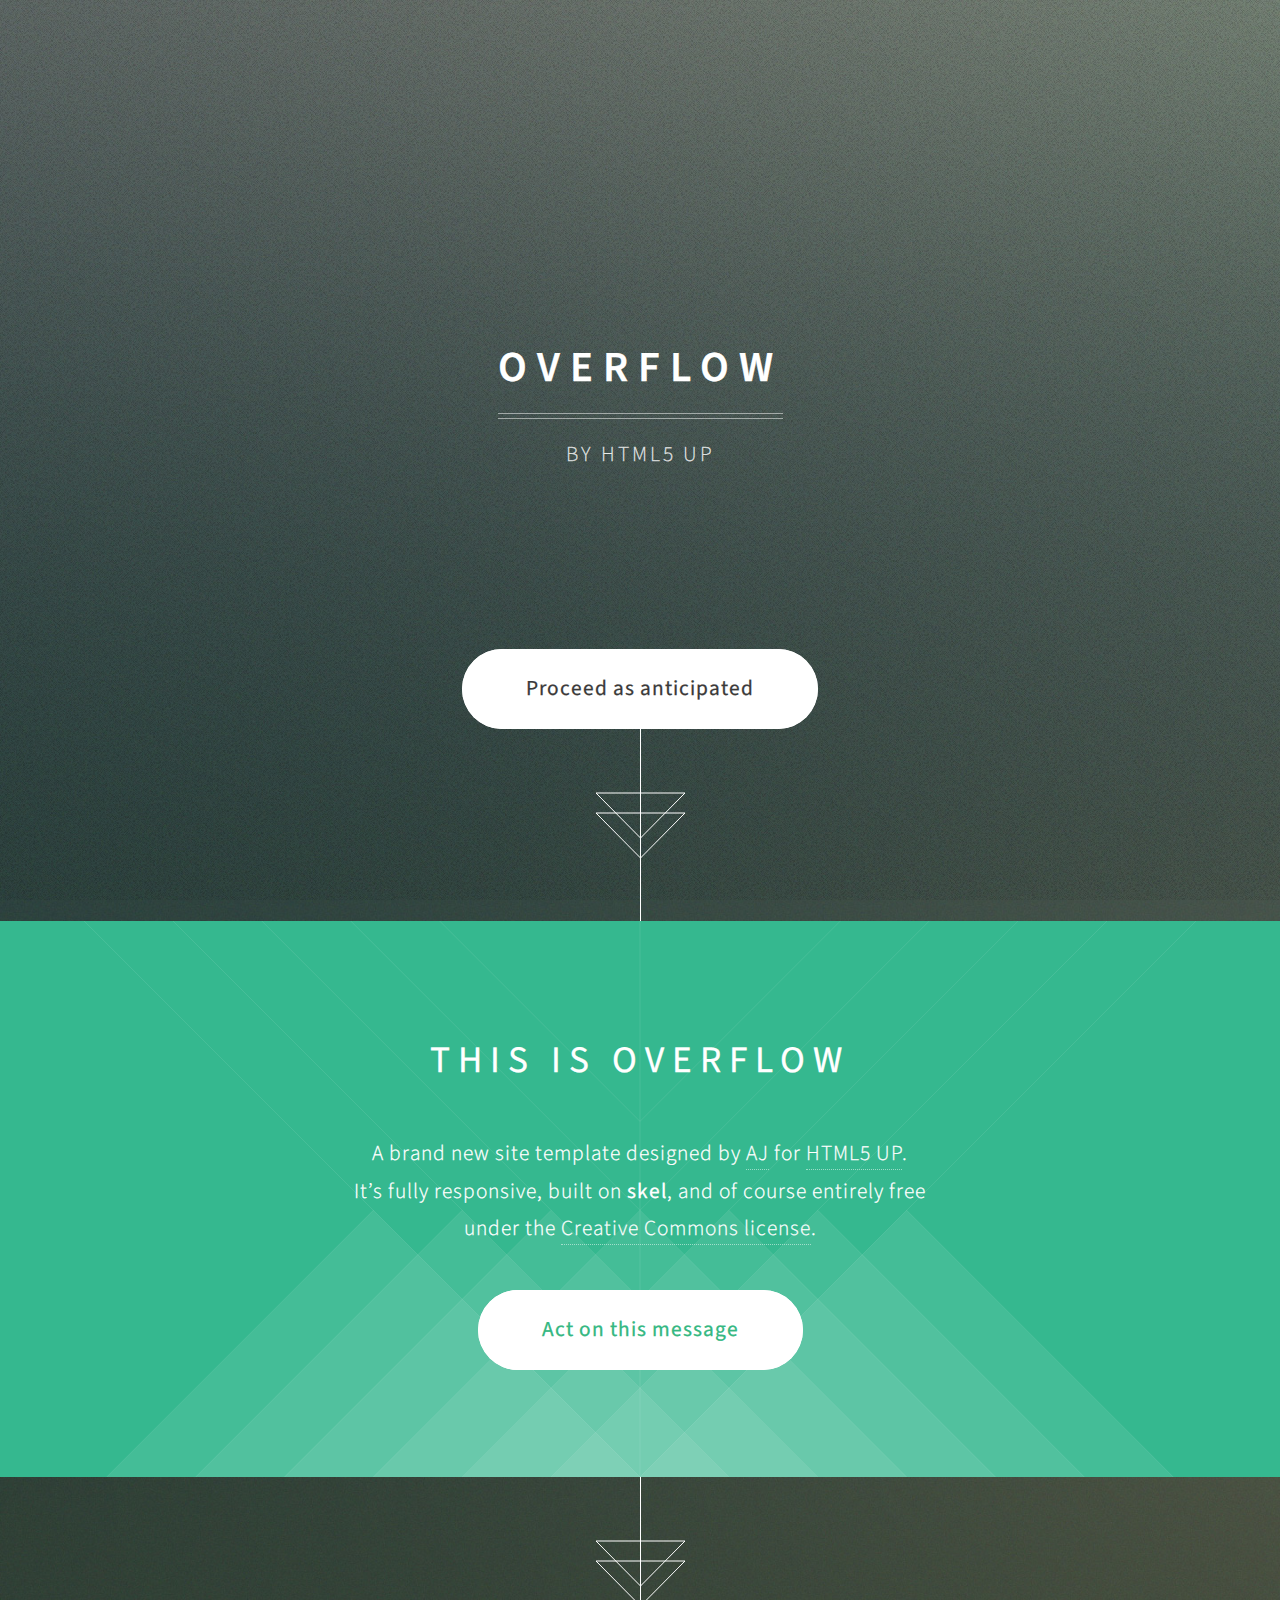
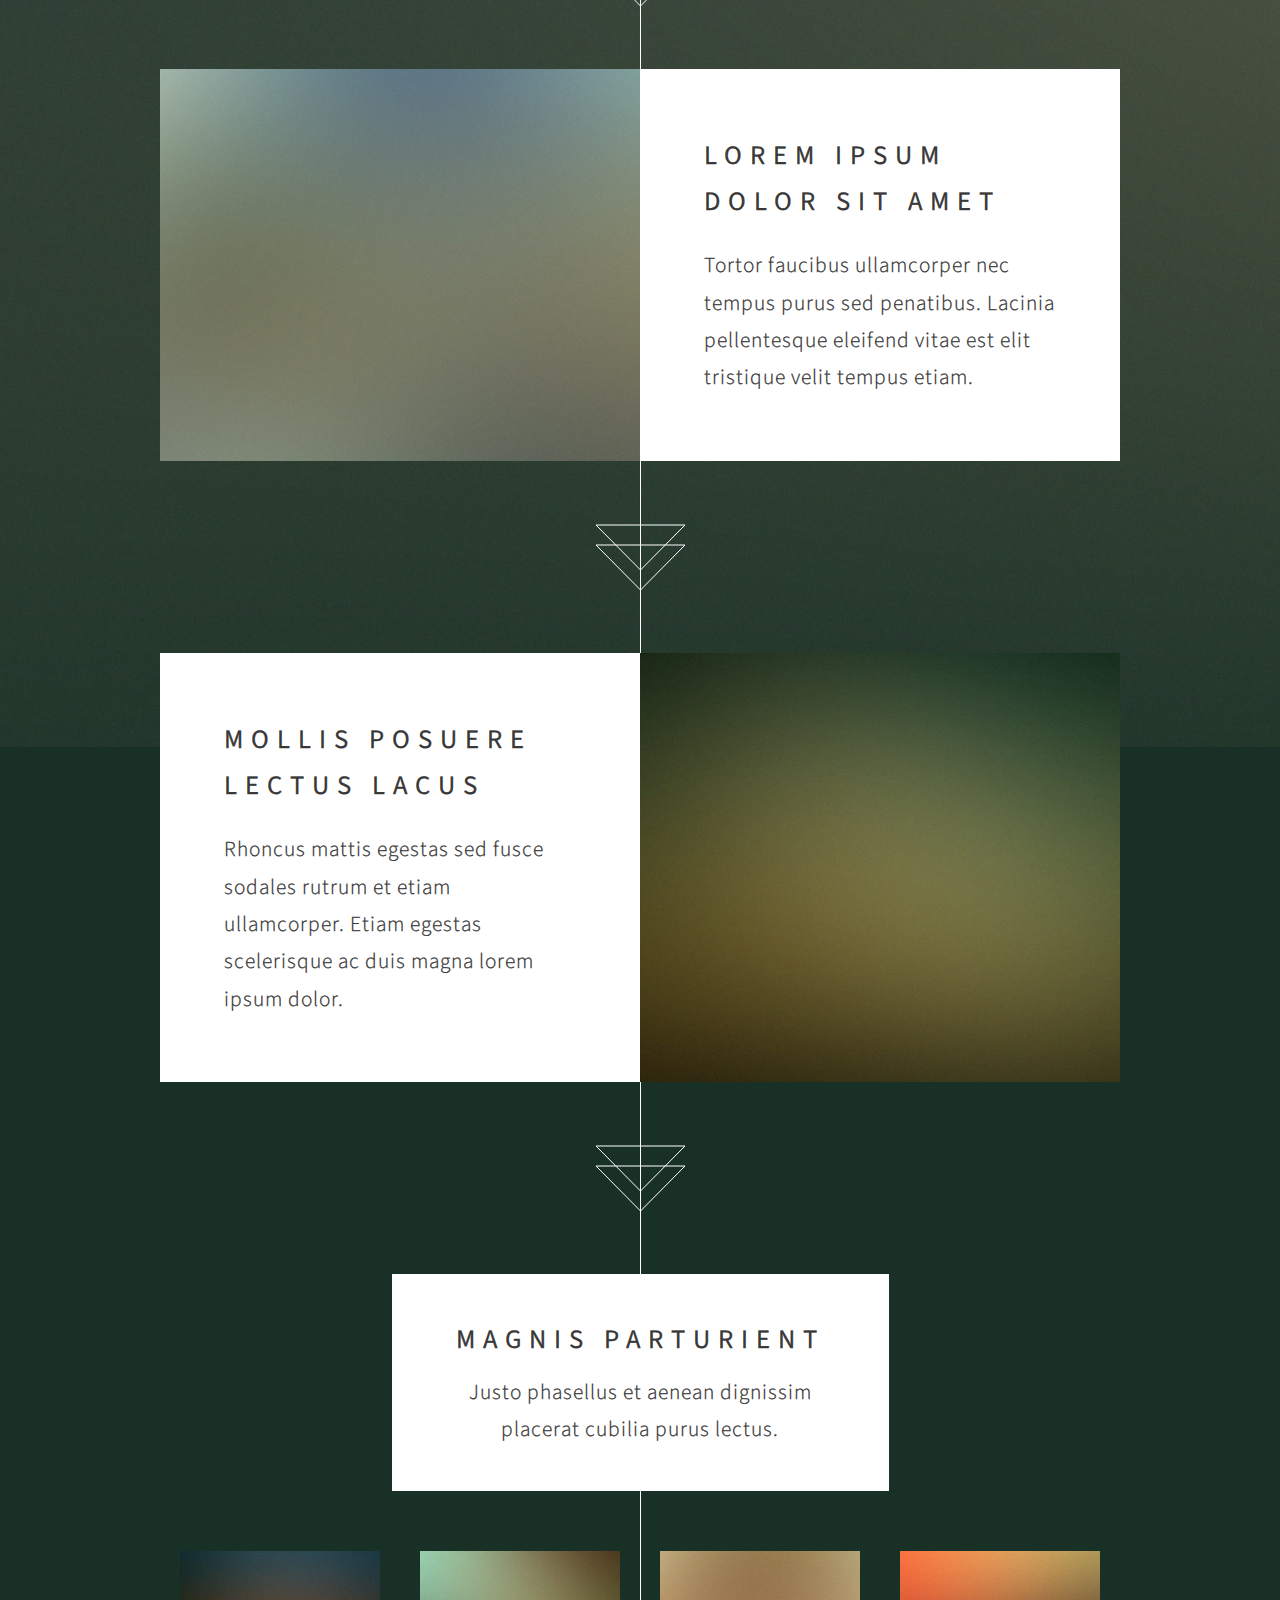
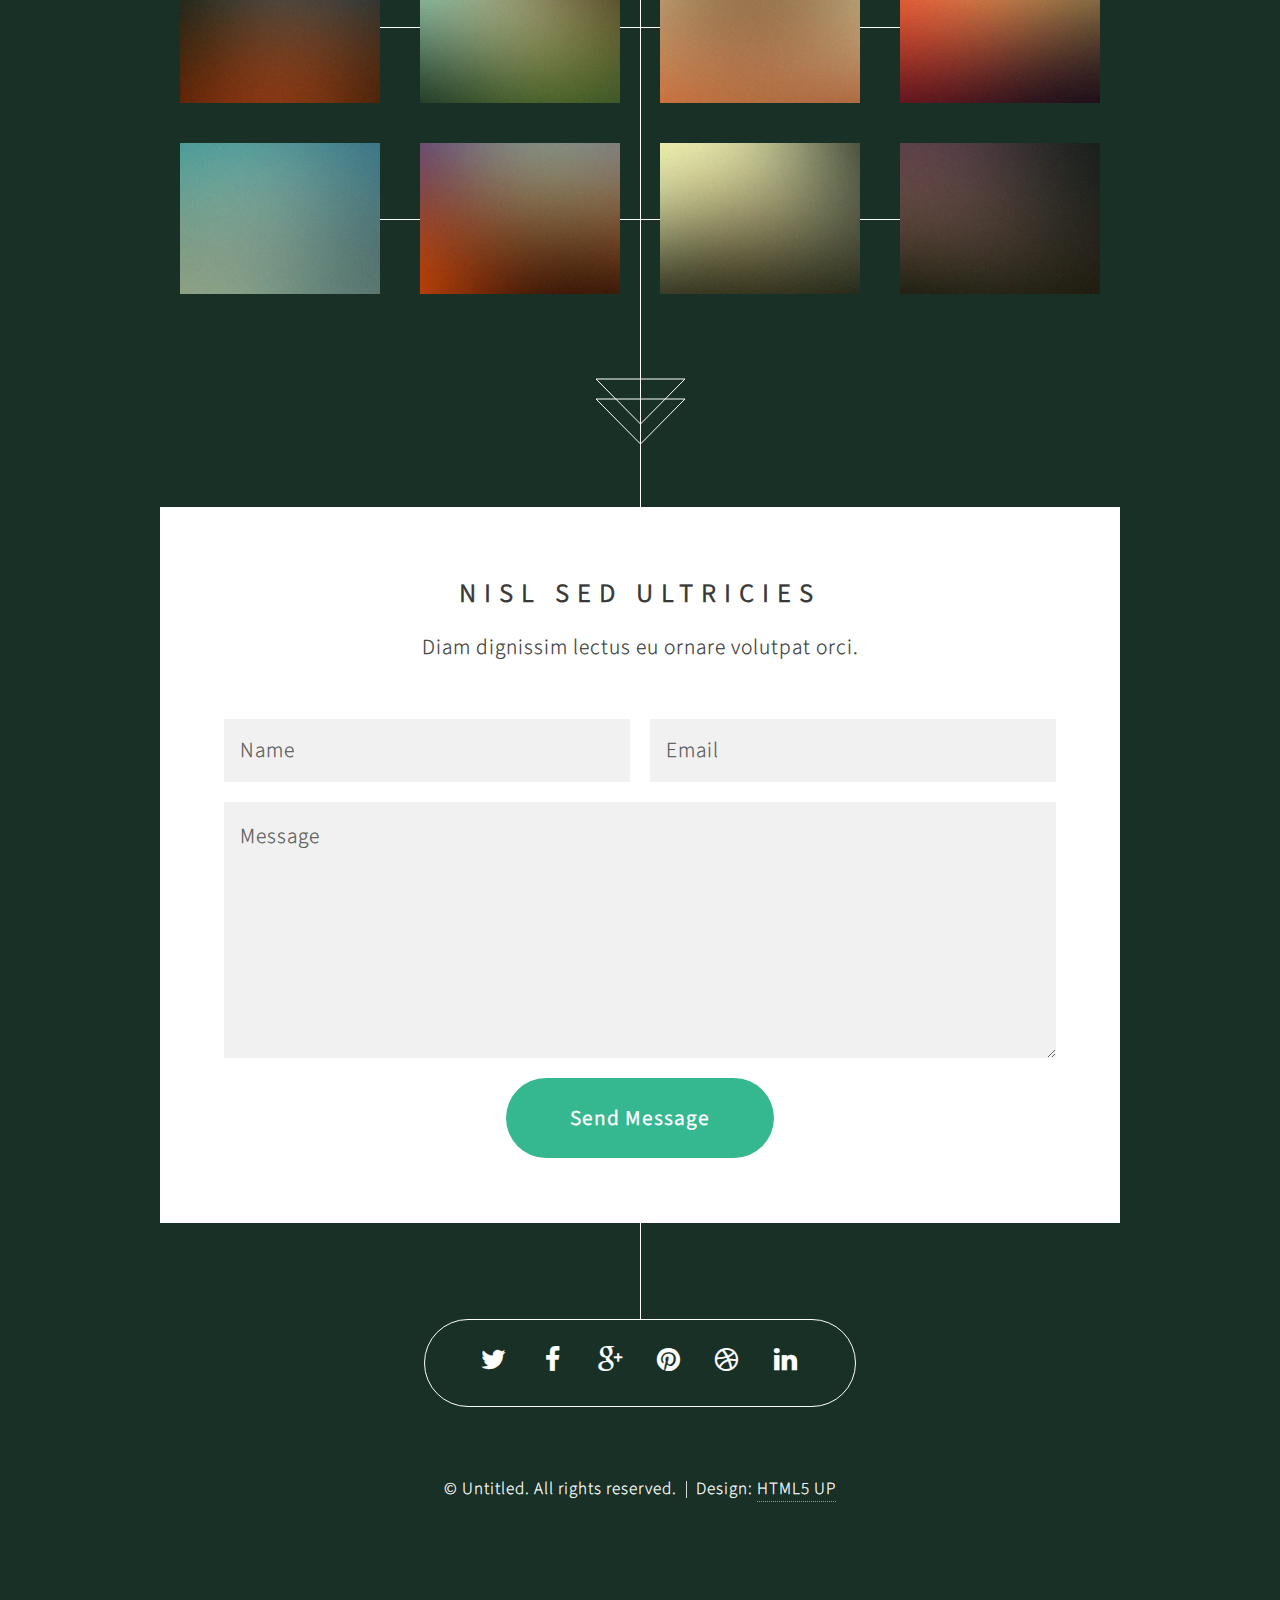
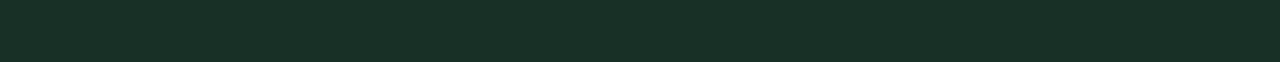
==== index.html @ 7d392487 "init new portfolio" ====
<!DOCTYPE HTML>
<!--
	Overflow by HTML5 UP
	html5up.net | @n33co
	Free for personal and commercial use under the CCA 3.0 license (html5up.net/license)
-->
<html>
	<head>
		<title>Overflow by HTML5 UP</title>
		<meta charset="utf-8" />
		<meta name="viewport" content="width=device-width, initial-scale=1" />
		<!--[if lte IE 8]><script src="assets/js/ie/html5shiv.js"></script><![endif]-->
		<link rel="stylesheet" href="assets/css/main.css" />
		<!--[if lte IE 8]><link rel="stylesheet" href="assets/css/ie8.css" /><![endif]-->
	</head>
	<body>

		<!-- Header -->
			<section id="header">
				<header>
					<h1>Overflow</h1>
					<p>By HTML5 UP</p>
				</header>
				<footer>
					<a href="#banner" class="button style2 scrolly-middle">Proceed as anticipated</a>
				</footer>
			</section>

		<!-- Banner -->
			<section id="banner">
				<header>
					<h2>This is Overflow</h2>
				</header>
				<p>A brand new site template designed by <a href="http://n33.co">AJ</a> for <a href="http://html5up.net">HTML5 UP</a>.<br />
				It’s fully responsive, built on <strong>skel</strong>, and of course entirely free<br />
				under the <a href="http://html5up.net/license">Creative Commons license</a>.</p>
				<footer>
					<a href="#first" class="button style2 scrolly">Act on this message</a>
				</footer>
			</section>

		<!-- Feature 1 -->
			<article id="first" class="container box style1 right">
				<a href="#" class="image fit"><img src="images/pic01.jpg" alt="" /></a>
				<div class="inner">
					<header>
						<h2>Lorem ipsum<br />
						dolor sit amet</h2>
					</header>
					<p>Tortor faucibus ullamcorper nec tempus purus sed penatibus. Lacinia pellentesque eleifend vitae est elit tristique velit tempus etiam.</p>
				</div>
			</article>

		<!-- Feature 2 -->
			<article class="container box style1 left">
				<a href="#" class="image fit"><img src="images/pic02.jpg" alt="" /></a>
				<div class="inner">
					<header>
						<h2>Mollis posuere<br />
						lectus lacus</h2>
					</header>
					<p>Rhoncus mattis egestas sed fusce sodales rutrum et etiam ullamcorper. Etiam egestas scelerisque ac duis magna lorem ipsum dolor.</p>
				</div>
			</article>

		<!-- Portfolio -->
			<article class="container box style2">
				<header>
					<h2>Magnis parturient</h2>
					<p>Justo phasellus et aenean dignissim<br />
					placerat cubilia purus lectus.</p>
				</header>
				<div class="inner gallery">
					<div class="row 0%">
						<div class="3u 12u(mobile)"><a href="images/fulls/01.jpg" class="image fit"><img src="images/thumbs/01.jpg" alt="" title="Ad infinitum" /></a></div>
						<div class="3u 12u(mobile)"><a href="images/fulls/02.jpg" class="image fit"><img src="images/thumbs/02.jpg" alt="" title="Dressed in Clarity" /></a></div>
						<div class="3u 12u(mobile)"><a href="images/fulls/03.jpg" class="image fit"><img src="images/thumbs/03.jpg" alt="" title="Raven" /></a></div>
						<div class="3u 12u(mobile)"><a href="images/fulls/04.jpg" class="image fit"><img src="images/thumbs/04.jpg" alt="" title="I'll have a cup of Disneyland, please" /></a></div>
					</div>
					<div class="row 0%">
						<div class="3u 12u(mobile)"><a href="images/fulls/05.jpg" class="image fit"><img src="images/thumbs/05.jpg" alt="" title="Cherish" /></a></div>
						<div class="3u 12u(mobile)"><a href="images/fulls/06.jpg" class="image fit"><img src="images/thumbs/06.jpg" alt="" title="Different." /></a></div>
						<div class="3u 12u(mobile)"><a href="images/fulls/07.jpg" class="image fit"><img src="images/thumbs/07.jpg" alt="" title="History was made here" /></a></div>
						<div class="3u 12u(mobile)"><a href="images/fulls/08.jpg" class="image fit"><img src="images/thumbs/08.jpg" alt="" title="People come and go and walk away" /></a></div>
					</div>
				</div>
			</article>

		<!-- Contact -->
			<article class="container box style3">
				<header>
					<h2>Nisl sed ultricies</h2>
					<p>Diam dignissim lectus eu ornare volutpat orci.</p>
				</header>
				<form method="post" action="#">
					<div class="row 50%">
						<div class="6u 12u$(mobile)"><input type="text" class="text" name="name" placeholder="Name" /></div>
						<div class="6u$ 12u$(mobile)"><input type="text" class="text" name="email" placeholder="Email" /></div>
						<div class="12u$">
							<textarea name="message" placeholder="Message"></textarea>
						</div>
						<div class="12u$">
							<ul class="actions">
								<li><input type="submit" value="Send Message" /></li>
							</ul>
						</div>
					</div>
				</form>
			</article>

		<!-- Generic -->
		<!--
			<article class="container box style3">
				<header>
					<h2>Generic Box</h2>
					<p>Just a generic box. Nothing to see here.</p>
				</header>
				<section>
					<header>
						<h3>Paragraph</h3>
						<p>This is a subtitle</p>
					</header>
					<p>Phasellus nisl nisl, varius id <sup>porttitor sed pellentesque</sup> ac orci. Pellentesque
					habitant <strong>strong</strong> tristique <b>bold</b> et netus <i>italic</i> malesuada <em>emphasized</em> ac turpis egestas. Morbi
					leo suscipit ut. Praesent <sub>id turpis vitae</sub> turpis pretium ultricies. Vestibulum sit
					amet risus elit.</p>
				</section>
				<section>
					<header>
						<h3>Blockquote</h3>
					</header>
					<blockquote>Fringilla nisl. Donec accumsan interdum nisi, quis tincidunt felis sagittis eget.
					tempus euismod. Vestibulum ante ipsum primis in faucibus.</blockquote>
				</section>
				<section>
					<header>
						<h3>Divider</h3>
					</header>
					<p>Donec consectetur <a href="#">vestibulum dolor et pulvinar</a>. Etiam vel felis enim, at viverra
					ligula. Ut porttitor sagittis lorem, quis eleifend nisi ornare vel. Praesent nec orci
					facilisis leo magna. Cras sit amet urna eros, id egestas urna. Quisque aliquam
					tempus euismod. Vestibulum ante ipsum primis in faucibus orci luctus et ultrices
					posuere cubilia.</p>
					<hr />
					<p>Donec consectetur vestibulum dolor et pulvinar. Etiam vel felis enim, at viverra
					ligula. Ut porttitor sagittis lorem, quis eleifend nisi ornare vel. Praesent nec orci
					facilisis leo magna. Cras sit amet urna eros, id egestas urna. Quisque aliquam
					tempus euismod. Vestibulum ante ipsum primis in faucibus orci luctus et ultrices
					posuere cubilia.</p>
				</section>
				<section>
					<header>
						<h3>Unordered List</h3>
					</header>
					<ul class="default">
						<li>Donec consectetur vestibulum dolor et pulvinar. Etiam vel felis enim, at viverra ligula. Ut porttitor sagittis lorem, quis eleifend nisi ornare vel.</li>
						<li>Donec consectetur vestibulum dolor et pulvinar. Etiam vel felis enim, at viverra ligula. Ut porttitor sagittis lorem, quis eleifend nisi ornare vel.</li>
						<li>Donec consectetur vestibulum dolor et pulvinar. Etiam vel felis enim, at viverra ligula. Ut porttitor sagittis lorem, quis eleifend nisi ornare vel.</li>
						<li>Donec consectetur vestibulum dolor et pulvinar. Etiam vel felis enim, at viverra ligula. Ut porttitor sagittis lorem, quis eleifend nisi ornare vel.</li>
					</ul>
				</section>
				<section>
					<header>
						<h3>Ordered List</h3>
					</header>
					<ol class="default">
						<li>Donec consectetur vestibulum dolor et pulvinar. Etiam vel felis enim, at viverra ligula. Ut porttitor sagittis lorem, quis eleifend nisi ornare vel.</li>
						<li>Donec consectetur vestibulum dolor et pulvinar. Etiam vel felis enim, at viverra ligula. Ut porttitor sagittis lorem, quis eleifend nisi ornare vel.</li>
						<li>Donec consectetur vestibulum dolor et pulvinar. Etiam vel felis enim, at viverra ligula. Ut porttitor sagittis lorem, quis eleifend nisi ornare vel.</li>
						<li>Donec consectetur vestibulum dolor et pulvinar. Etiam vel felis enim, at viverra ligula. Ut porttitor sagittis lorem, quis eleifend nisi ornare vel.</li>
					</ol>
				</section>
				<section>
					<header>
						<h3>Table</h3>
					</header>
					<div class="table-wrapper">
						<table class="default">
							<thead>
								<tr>
									<th>ID</th>
									<th>Name</th>
									<th>Description</th>
									<th>Price</th>
								</tr>
							</thead>
							<tbody>
								<tr>
									<td>45815</td>
									<td>Something</td>
									<td>Ut porttitor sagittis lorem quis nisi ornare.</td>
									<td>29.99</td>
								</tr>
								<tr>
									<td>24524</td>
									<td>Nothing</td>
									<td>Ut porttitor sagittis lorem quis nisi ornare.</td>
									<td>19.99</td>
								</tr>
								<tr>
									<td>45815</td>
									<td>Something</td>
									<td>Ut porttitor sagittis lorem quis nisi ornare.</td>
									<td>29.99</td>
								</tr>
								<tr>
									<td>24524</td>
									<td>Nothing</td>
									<td>Ut porttitor sagittis lorem quis nisi ornare.</td>
									<td>19.99</td>
								</tr>
							</tbody>
							<tfoot>
								<tr>
									<td colspan="3"></td>
									<td>100.00</td>
								</tr>
							</tfoot>
						</table>
					</div>
				</section>
				<section>
					<header>
						<h3>Form</h3>
					</header>
					<form method="post" action="#">
						<div class="row">
							<div class="6u">
								<input class="text" type="text" name="name" id="name" value="" placeholder="John Doe" />
							</div>
							<div class="6u">
								<input class="text" type="text" name="email" id="email" value="" placeholder="johndoe@domain.tld" />
							</div>
						</div>
						<div class="row">
							<div class="12u">
								<select name="department" id="department">
									<option value="">Choose a department</option>
									<option value="1">Manufacturing</option>
									<option value="2">Administration</option>
									<option value="3">Support</option>
								</select>
							</div>
						</div>
						<div class="row">
							<div class="12u">
								<input class="text" type="text" name="subject" id="subject" value="" placeholder="Enter your subject" />
							</div>
						</div>
						<div class="row">
							<div class="12u">
								<textarea name="message" id="message" placeholder="Enter your message"></textarea>
							</div>
						</div>
						<div class="row">
							<div class="12u">
								<ul class="actions">
									<li><input type="submit" value="Submit" /></li>
									<li><input type="reset" class="style3" value="Clear Form" /></li>
								</ul>
							</div>
						</div>
					</form>
				</section>
			</article>
		-->

		<section id="footer">
			<ul class="icons">
				<li><a href="#" class="icon fa-twitter"><span class="label">Twitter</span></a></li>
				<li><a href="#" class="icon fa-facebook"><span class="label">Facebook</span></a></li>
				<li><a href="#" class="icon fa-google-plus"><span class="label">Google+</span></a></li>
				<li><a href="#" class="icon fa-pinterest"><span class="label">Pinterest</span></a></li>
				<li><a href="#" class="icon fa-dribbble"><span class="label">Dribbble</span></a></li>
				<li><a href="#" class="icon fa-linkedin"><span class="label">LinkedIn</span></a></li>
			</ul>
			<div class="copyright">
				<ul class="menu">
					<li>&copy; Untitled. All rights reserved.</li><li>Design: <a href="http://html5up.net">HTML5 UP</a></li>
				</ul>
			</div>
		</section>

		<!-- Scripts -->
			<script src="assets/js/jquery.min.js"></script>
			<script src="assets/js/jquery.scrolly.min.js"></script>
			<script src="assets/js/jquery.poptrox.min.js"></script>
			<script src="assets/js/skel.min.js"></script>
			<script src="assets/js/util.js"></script>
			<!--[if lte IE 8]><script src="assets/js/ie/respond.min.js"></script><![endif]-->
			<script src="assets/js/main.js"></script>

	</body>
</html>
---- assets/css/main.css ----
@import url("http://fonts.googleapis.com/css?family=Source+Sans+Pro:300,300italic,400,600");
@import url("font-awesome.min.css");

/*
	Overflow by HTML5 UP
	html5up.net | @n33co
	Free for personal and commercial use under the CCA 3.0 license (html5up.net/license)
*/

/* Reset */

	html, body, div, span, applet, object, iframe, h1, h2, h3, h4, h5, h6, p, blockquote, pre, a, abbr, acronym, address, big, cite, code, del, dfn, em, img, ins, kbd, q, s, samp, small, strike, strong, sub, sup, tt, var, b, u, i, center, dl, dt, dd, ol, ul, li, fieldset, form, label, legend, table, caption, tbody, tfoot, thead, tr, th, td, article, aside, canvas, details, embed, figure, figcaption, footer, header, hgroup, menu, nav, output, ruby, section, summary, time, mark, audio, video {
		margin: 0;
		padding: 0;
		border: 0;
		font-size: 100%;
		font: inherit;
		vertical-align: baseline;
	}

	article, aside, details, figcaption, figure, footer, header, hgroup, menu, nav, section {
		display: block;
	}

	body {
		line-height: 1;
	}

	ol, ul {
		list-style: none;
	}

	blockquote, q {
		quotes: none;
	}

	blockquote:before, blockquote:after, q:before, q:after {
		content: '';
		content: none;
	}

	table {
		border-collapse: collapse;
		border-spacing: 0;
	}

	body {
		-webkit-text-size-adjust: none;
	}

/* Box Model */

	*, *:before, *:after {
		-moz-box-sizing: border-box;
		-webkit-box-sizing: border-box;
		box-sizing: border-box;
	}

/* Containers */

	.container {
		margin-left: auto;
		margin-right: auto;
	}

	.container.\31 25\25 {
		width: 100%;
		max-width: 1425px;
		min-width: 1140px;
	}

	.container.\37 5\25 {
		width: 855px;
	}

	.container.\35 0\25 {
		width: 570px;
	}

	.container.\32 5\25 {
		width: 285px;
	}

	.container {
		width: 1140px;
	}

	@media screen and (max-width: 1680px) {

		.container.\31 25\25 {
			width: 100%;
			max-width: 1200px;
			min-width: 960px;
		}

		.container.\37 5\25 {
			width: 720px;
		}

		.container.\35 0\25 {
			width: 480px;
		}

		.container.\32 5\25 {
			width: 240px;
		}

		.container {
			width: 960px;
		}

	}

	@media screen and (max-width: 1080px) {

		.container.\31 25\25 {
			width: 100%;
			max-width: 118.75%;
			min-width: 95%;
		}

		.container.\37 5\25 {
			width: 71.25%;
		}

		.container.\35 0\25 {
			width: 47.5%;
		}

		.container.\32 5\25 {
			width: 23.75%;
		}

		.container {
			width: 95%;
		}

	}

	@media screen and (max-width: 840px) {

		.container.\31 25\25 {
			width: 100%;
			max-width: 118.75%;
			min-width: 95%;
		}

		.container.\37 5\25 {
			width: 71.25%;
		}

		.container.\35 0\25 {
			width: 47.5%;
		}

		.container.\32 5\25 {
			width: 23.75%;
		}

		.container {
			width: 95%;
		}

	}

	@media screen and (max-width: 736px) {

		.container.\31 25\25 {
			width: 100%;
			max-width: 118.75%;
			min-width: 95%;
		}

		.container.\37 5\25 {
			width: 71.25%;
		}

		.container.\35 0\25 {
			width: 47.5%;
		}

		.container.\32 5\25 {
			width: 23.75%;
		}

		.container {
			width: 95% !important;
		}

	}

/* Grid */

	.row {
		border-bottom: solid 1px transparent;
		-moz-box-sizing: border-box;
		-webkit-box-sizing: border-box;
		box-sizing: border-box;
	}

	.row > * {
		float: left;
		-moz-box-sizing: border-box;
		-webkit-box-sizing: border-box;
		box-sizing: border-box;
	}

	.row:after, .row:before {
		content: '';
		display: block;
		clear: both;
		height: 0;
	}

	.row.uniform > * > :first-child {
		margin-top: 0;
	}

	.row.uniform > * > :last-child {
		margin-bottom: 0;
	}

	.row.\30 \25 > * {
		padding: 0px 0 0 0px;
	}

	.row.\30 \25 {
		margin: 0px 0 -1px 0px;
	}

	.row.uniform.\30 \25 > * {
		padding: 0px 0 0 0px;
	}

	.row.uniform.\30 \25 {
		margin: 0px 0 -1px 0px;
	}

	.row > * {
		padding: 40px 0 0 40px;
	}

	.row {
		margin: -40px 0 -1px -40px;
	}

	.row.uniform > * {
		padding: 40px 0 0 40px;
	}

	.row.uniform {
		margin: -40px 0 -1px -40px;
	}

	.row.\32 00\25 > * {
		padding: 80px 0 0 80px;
	}

	.row.\32 00\25 {
		margin: -80px 0 -1px -80px;
	}

	.row.uniform.\32 00\25 > * {
		padding: 80px 0 0 80px;
	}

	.row.uniform.\32 00\25 {
		margin: -80px 0 -1px -80px;
	}

	.row.\31 50\25 > * {
		padding: 60px 0 0 60px;
	}

	.row.\31 50\25 {
		margin: -60px 0 -1px -60px;
	}

	.row.uniform.\31 50\25 > * {
		padding: 60px 0 0 60px;
	}

	.row.uniform.\31 50\25 {
		margin: -60px 0 -1px -60px;
	}

	.row.\35 0\25 > * {
		padding: 20px 0 0 20px;
	}

	.row.\35 0\25 {
		margin: -20px 0 -1px -20px;
	}

	.row.uniform.\35 0\25 > * {
		padding: 20px 0 0 20px;
	}

	.row.uniform.\35 0\25 {
		margin: -20px 0 -1px -20px;
	}

	.row.\32 5\25 > * {
		padding: 10px 0 0 10px;
	}

	.row.\32 5\25 {
		margin: -10px 0 -1px -10px;
	}

	.row.uniform.\32 5\25 > * {
		padding: 10px 0 0 10px;
	}

	.row.uniform.\32 5\25 {
		margin: -10px 0 -1px -10px;
	}

	.\31 2u, .\31 2u\24 {
		width: 100%;
		clear: none;
		margin-left: 0;
	}

	.\31 1u, .\31 1u\24 {
		width: 91.6666666667%;
		clear: none;
		margin-left: 0;
	}

	.\31 0u, .\31 0u\24 {
		width: 83.3333333333%;
		clear: none;
		margin-left: 0;
	}

	.\39 u, .\39 u\24 {
		width: 75%;
		clear: none;
		margin-left: 0;
	}

	.\38 u, .\38 u\24 {
		width: 66.6666666667%;
		clear: none;
		margin-left: 0;
	}

	.\37 u, .\37 u\24 {
		width: 58.3333333333%;
		clear: none;
		margin-left: 0;
	}

	.\36 u, .\36 u\24 {
		width: 50%;
		clear: none;
		margin-left: 0;
	}

	.\35 u, .\35 u\24 {
		width: 41.6666666667%;
		clear: none;
		margin-left: 0;
	}

	.\34 u, .\34 u\24 {
		width: 33.3333333333%;
		clear: none;
		margin-left: 0;
	}

	.\33 u, .\33 u\24 {
		width: 25%;
		clear: none;
		margin-left: 0;
	}

	.\32 u, .\32 u\24 {
		width: 16.6666666667%;
		clear: none;
		margin-left: 0;
	}

	.\31 u, .\31 u\24 {
		width: 8.3333333333%;
		clear: none;
		margin-left: 0;
	}

	.\31 2u\24 + *,
	.\31 1u\24 + *,
	.\31 0u\24 + *,
	.\39 u\24 + *,
	.\38 u\24 + *,
	.\37 u\24 + *,
	.\36 u\24 + *,
	.\35 u\24 + *,
	.\34 u\24 + *,
	.\33 u\24 + *,
	.\32 u\24 + *,
	.\31 u\24 + * {
		clear: left;
	}

	.\-11u {
		margin-left: 91.66667%;
	}

	.\-10u {
		margin-left: 83.33333%;
	}

	.\-9u {
		margin-left: 75%;
	}

	.\-8u {
		margin-left: 66.66667%;
	}

	.\-7u {
		margin-left: 58.33333%;
	}

	.\-6u {
		margin-left: 50%;
	}

	.\-5u {
		margin-left: 41.66667%;
	}

	.\-4u {
		margin-left: 33.33333%;
	}

	.\-3u {
		margin-left: 25%;
	}

	.\-2u {
		margin-left: 16.66667%;
	}

	.\-1u {
		margin-left: 8.33333%;
	}

	@media screen and (max-width: 1680px) {

		.row > * {
			padding: 40px 0 0 40px;
		}

		.row {
			margin: -40px 0 -1px -40px;
		}

		.row.uniform > * {
			padding: 40px 0 0 40px;
		}

		.row.uniform {
			margin: -40px 0 -1px -40px;
		}

		.row.\32 00\25 > * {
			padding: 80px 0 0 80px;
		}

		.row.\32 00\25 {
			margin: -80px 0 -1px -80px;
		}

		.row.uniform.\32 00\25 > * {
			padding: 80px 0 0 80px;
		}

		.row.uniform.\32 00\25 {
			margin: -80px 0 -1px -80px;
		}

		.row.\31 50\25 > * {
			padding: 60px 0 0 60px;
		}

		.row.\31 50\25 {
			margin: -60px 0 -1px -60px;
		}

		.row.uniform.\31 50\25 > * {
			padding: 60px 0 0 60px;
		}

		.row.uniform.\31 50\25 {
			margin: -60px 0 -1px -60px;
		}

		.row.\35 0\25 > * {
			padding: 20px 0 0 20px;
		}

		.row.\35 0\25 {
			margin: -20px 0 -1px -20px;
		}

		.row.uniform.\35 0\25 > * {
			padding: 20px 0 0 20px;
		}

		.row.uniform.\35 0\25 {
			margin: -20px 0 -1px -20px;
		}

		.row.\32 5\25 > * {
			padding: 10px 0 0 10px;
		}

		.row.\32 5\25 {
			margin: -10px 0 -1px -10px;
		}

		.row.uniform.\32 5\25 > * {
			padding: 10px 0 0 10px;
		}

		.row.uniform.\32 5\25 {
			margin: -10px 0 -1px -10px;
		}

		.\31 2u\28wide\29, .\31 2u\24\28wide\29 {
			width: 100%;
			clear: none;
			margin-left: 0;
		}

		.\31 1u\28wide\29, .\31 1u\24\28wide\29 {
			width: 91.6666666667%;
			clear: none;
			margin-left: 0;
		}

		.\31 0u\28wide\29, .\31 0u\24\28wide\29 {
			width: 83.3333333333%;
			clear: none;
			margin-left: 0;
		}

		.\39 u\28wide\29, .\39 u\24\28wide\29 {
			width: 75%;
			clear: none;
			margin-left: 0;
		}

		.\38 u\28wide\29, .\38 u\24\28wide\29 {
			width: 66.6666666667%;
			clear: none;
			margin-left: 0;
		}

		.\37 u\28wide\29, .\37 u\24\28wide\29 {
			width: 58.3333333333%;
			clear: none;
			margin-left: 0;
		}

		.\36 u\28wide\29, .\36 u\24\28wide\29 {
			width: 50%;
			clear: none;
			margin-left: 0;
		}

		.\35 u\28wide\29, .\35 u\24\28wide\29 {
			width: 41.6666666667%;
			clear: none;
			margin-left: 0;
		}

		.\34 u\28wide\29, .\34 u\24\28wide\29 {
			width: 33.3333333333%;
			clear: none;
			margin-left: 0;
		}

		.\33 u\28wide\29, .\33 u\24\28wide\29 {
			width: 25%;
			clear: none;
			margin-left: 0;
		}

		.\32 u\28wide\29, .\32 u\24\28wide\29 {
			width: 16.6666666667%;
			clear: none;
			margin-left: 0;
		}

		.\31 u\28wide\29, .\31 u\24\28wide\29 {
			width: 8.3333333333%;
			clear: none;
			margin-left: 0;
		}

		.\31 2u\24\28wide\29 + *,
		.\31 1u\24\28wide\29 + *,
		.\31 0u\24\28wide\29 + *,
		.\39 u\24\28wide\29 + *,
		.\38 u\24\28wide\29 + *,
		.\37 u\24\28wide\29 + *,
		.\36 u\24\28wide\29 + *,
		.\35 u\24\28wide\29 + *,
		.\34 u\24\28wide\29 + *,
		.\33 u\24\28wide\29 + *,
		.\32 u\24\28wide\29 + *,
		.\31 u\24\28wide\29 + * {
			clear: left;
		}

		.\-11u\28wide\29 {
			margin-left: 91.66667%;
		}

		.\-10u\28wide\29 {
			margin-left: 83.33333%;
		}

		.\-9u\28wide\29 {
			margin-left: 75%;
		}

		.\-8u\28wide\29 {
			margin-left: 66.66667%;
		}

		.\-7u\28wide\29 {
			margin-left: 58.33333%;
		}

		.\-6u\28wide\29 {
			margin-left: 50%;
		}

		.\-5u\28wide\29 {
			margin-left: 41.66667%;
		}

		.\-4u\28wide\29 {
			margin-left: 33.33333%;
		}

		.\-3u\28wide\29 {
			margin-left: 25%;
		}

		.\-2u\28wide\29 {
			margin-left: 16.66667%;
		}

		.\-1u\28wide\29 {
			margin-left: 8.33333%;
		}

	}

	@media screen and (max-width: 1080px) {

		.row > * {
			padding: 40px 0 0 40px;
		}

		.row {
			margin: -40px 0 -1px -40px;
		}

		.row.uniform > * {
			padding: 40px 0 0 40px;
		}

		.row.uniform {
			margin: -40px 0 -1px -40px;
		}

		.row.\32 00\25 > * {
			padding: 80px 0 0 80px;
		}

		.row.\32 00\25 {
			margin: -80px 0 -1px -80px;
		}

		.row.uniform.\32 00\25 > * {
			padding: 80px 0 0 80px;
		}

		.row.uniform.\32 00\25 {
			margin: -80px 0 -1px -80px;
		}

		.row.\31 50\25 > * {
			padding: 60px 0 0 60px;
		}

		.row.\31 50\25 {
			margin: -60px 0 -1px -60px;
		}

		.row.uniform.\31 50\25 > * {
			padding: 60px 0 0 60px;
		}

		.row.uniform.\31 50\25 {
			margin: -60px 0 -1px -60px;
		}

		.row.\35 0\25 > * {
			padding: 20px 0 0 20px;
		}

		.row.\35 0\25 {
			margin: -20px 0 -1px -20px;
		}

		.row.uniform.\35 0\25 > * {
			padding: 20px 0 0 20px;
		}

		.row.uniform.\35 0\25 {
			margin: -20px 0 -1px -20px;
		}

		.row.\32 5\25 > * {
			padding: 10px 0 0 10px;
		}

		.row.\32 5\25 {
			margin: -10px 0 -1px -10px;
		}

		.row.uniform.\32 5\25 > * {
			padding: 10px 0 0 10px;
		}

		.row.uniform.\32 5\25 {
			margin: -10px 0 -1px -10px;
		}

		.\31 2u\28normal\29, .\31 2u\24\28normal\29 {
			width: 100%;
			clear: none;
			margin-left: 0;
		}

		.\31 1u\28normal\29, .\31 1u\24\28normal\29 {
			width: 91.6666666667%;
			clear: none;
			margin-left: 0;
		}

		.\31 0u\28normal\29, .\31 0u\24\28normal\29 {
			width: 83.3333333333%;
			clear: none;
			margin-left: 0;
		}

		.\39 u\28normal\29, .\39 u\24\28normal\29 {
			width: 75%;
			clear: none;
			margin-left: 0;
		}

		.\38 u\28normal\29, .\38 u\24\28normal\29 {
			width: 66.6666666667%;
			clear: none;
			margin-left: 0;
		}

		.\37 u\28normal\29, .\37 u\24\28normal\29 {
			width: 58.3333333333%;
			clear: none;
			margin-left: 0;
		}

		.\36 u\28normal\29, .\36 u\24\28normal\29 {
			width: 50%;
			clear: none;
			margin-left: 0;
		}

		.\35 u\28normal\29, .\35 u\24\28normal\29 {
			width: 41.6666666667%;
			clear: none;
			margin-left: 0;
		}

		.\34 u\28normal\29, .\34 u\24\28normal\29 {
			width: 33.3333333333%;
			clear: none;
			margin-left: 0;
		}

		.\33 u\28normal\29, .\33 u\24\28normal\29 {
			width: 25%;
			clear: none;
			margin-left: 0;
		}

		.\32 u\28normal\29, .\32 u\24\28normal\29 {
			width: 16.6666666667%;
			clear: none;
			margin-left: 0;
		}

		.\31 u\28normal\29, .\31 u\24\28normal\29 {
			width: 8.3333333333%;
			clear: none;
			margin-left: 0;
		}

		.\31 2u\24\28normal\29 + *,
		.\31 1u\24\28normal\29 + *,
		.\31 0u\24\28normal\29 + *,
		.\39 u\24\28normal\29 + *,
		.\38 u\24\28normal\29 + *,
		.\37 u\24\28normal\29 + *,
		.\36 u\24\28normal\29 + *,
		.\35 u\24\28normal\29 + *,
		.\34 u\24\28normal\29 + *,
		.\33 u\24\28normal\29 + *,
		.\32 u\24\28normal\29 + *,
		.\31 u\24\28normal\29 + * {
			clear: left;
		}

		.\-11u\28normal\29 {
			margin-left: 91.66667%;
		}

		.\-10u\28normal\29 {
			margin-left: 83.33333%;
		}

		.\-9u\28normal\29 {
			margin-left: 75%;
		}

		.\-8u\28normal\29 {
			margin-left: 66.66667%;
		}

		.\-7u\28normal\29 {
			margin-left: 58.33333%;
		}

		.\-6u\28normal\29 {
			margin-left: 50%;
		}

		.\-5u\28normal\29 {
			margin-left: 41.66667%;
		}

		.\-4u\28normal\29 {
			margin-left: 33.33333%;
		}

		.\-3u\28normal\29 {
			margin-left: 25%;
		}

		.\-2u\28normal\29 {
			margin-left: 16.66667%;
		}

		.\-1u\28normal\29 {
			margin-left: 8.33333%;
		}

	}

	@media screen and (max-width: 840px) {

		.row > * {
			padding: 30px 0 0 30px;
		}

		.row {
			margin: -30px 0 -1px -30px;
		}

		.row.uniform > * {
			padding: 30px 0 0 30px;
		}

		.row.uniform {
			margin: -30px 0 -1px -30px;
		}

		.row.\32 00\25 > * {
			padding: 60px 0 0 60px;
		}

		.row.\32 00\25 {
			margin: -60px 0 -1px -60px;
		}

		.row.uniform.\32 00\25 > * {
			padding: 60px 0 0 60px;
		}

		.row.uniform.\32 00\25 {
			margin: -60px 0 -1px -60px;
		}

		.row.\31 50\25 > * {
			padding: 45px 0 0 45px;
		}

		.row.\31 50\25 {
			margin: -45px 0 -1px -45px;
		}

		.row.uniform.\31 50\25 > * {
			padding: 45px 0 0 45px;
		}

		.row.uniform.\31 50\25 {
			margin: -45px 0 -1px -45px;
		}

		.row.\35 0\25 > * {
			padding: 15px 0 0 15px;
		}

		.row.\35 0\25 {
			margin: -15px 0 -1px -15px;
		}

		.row.uniform.\35 0\25 > * {
			padding: 15px 0 0 15px;
		}

		.row.uniform.\35 0\25 {
			margin: -15px 0 -1px -15px;
		}

		.row.\32 5\25 > * {
			padding: 7.5px 0 0 7.5px;
		}

		.row.\32 5\25 {
			margin: -7.5px 0 -1px -7.5px;
		}

		.row.uniform.\32 5\25 > * {
			padding: 7.5px 0 0 7.5px;
		}

		.row.uniform.\32 5\25 {
			margin: -7.5px 0 -1px -7.5px;
		}

		.\31 2u\28narrow\29, .\31 2u\24\28narrow\29 {
			width: 100%;
			clear: none;
			margin-left: 0;
		}

		.\31 1u\28narrow\29, .\31 1u\24\28narrow\29 {
			width: 91.6666666667%;
			clear: none;
			margin-left: 0;
		}

		.\31 0u\28narrow\29, .\31 0u\24\28narrow\29 {
			width: 83.3333333333%;
			clear: none;
			margin-left: 0;
		}

		.\39 u\28narrow\29, .\39 u\24\28narrow\29 {
			width: 75%;
			clear: none;
			margin-left: 0;
		}

		.\38 u\28narrow\29, .\38 u\24\28narrow\29 {
			width: 66.6666666667%;
			clear: none;
			margin-left: 0;
		}

		.\37 u\28narrow\29, .\37 u\24\28narrow\29 {
			width: 58.3333333333%;
			clear: none;
			margin-left: 0;
		}

		.\36 u\28narrow\29, .\36 u\24\28narrow\29 {
			width: 50%;
			clear: none;
			margin-left: 0;
		}

		.\35 u\28narrow\29, .\35 u\24\28narrow\29 {
			width: 41.6666666667%;
			clear: none;
			margin-left: 0;
		}

		.\34 u\28narrow\29, .\34 u\24\28narrow\29 {
			width: 33.3333333333%;
			clear: none;
			margin-left: 0;
		}

		.\33 u\28narrow\29, .\33 u\24\28narrow\29 {
			width: 25%;
			clear: none;
			margin-left: 0;
		}

		.\32 u\28narrow\29, .\32 u\24\28narrow\29 {
			width: 16.6666666667%;
			clear: none;
			margin-left: 0;
		}

		.\31 u\28narrow\29, .\31 u\24\28narrow\29 {
			width: 8.3333333333%;
			clear: none;
			margin-left: 0;
		}

		.\31 2u\24\28narrow\29 + *,
		.\31 1u\24\28narrow\29 + *,
		.\31 0u\24\28narrow\29 + *,
		.\39 u\24\28narrow\29 + *,
		.\38 u\24\28narrow\29 + *,
		.\37 u\24\28narrow\29 + *,
		.\36 u\24\28narrow\29 + *,
		.\35 u\24\28narrow\29 + *,
		.\34 u\24\28narrow\29 + *,
		.\33 u\24\28narrow\29 + *,
		.\32 u\24\28narrow\29 + *,
		.\31 u\24\28narrow\29 + * {
			clear: left;
		}

		.\-11u\28narrow\29 {
			margin-left: 91.66667%;
		}

		.\-10u\28narrow\29 {
			margin-left: 83.33333%;
		}

		.\-9u\28narrow\29 {
			margin-left: 75%;
		}

		.\-8u\28narrow\29 {
			margin-left: 66.66667%;
		}

		.\-7u\28narrow\29 {
			margin-left: 58.33333%;
		}

		.\-6u\28narrow\29 {
			margin-left: 50%;
		}

		.\-5u\28narrow\29 {
			margin-left: 41.66667%;
		}

		.\-4u\28narrow\29 {
			margin-left: 33.33333%;
		}

		.\-3u\28narrow\29 {
			margin-left: 25%;
		}

		.\-2u\28narrow\29 {
			margin-left: 16.66667%;
		}

		.\-1u\28narrow\29 {
			margin-left: 8.33333%;
		}

	}

	@media screen and (max-width: 736px) {

		.row > * {
			padding: 20px 0 0 20px;
		}

		.row {
			margin: -20px 0 -1px -20px;
		}

		.row.uniform > * {
			padding: 20px 0 0 20px;
		}

		.row.uniform {
			margin: -20px 0 -1px -20px;
		}

		.row.\32 00\25 > * {
			padding: 40px 0 0 40px;
		}

		.row.\32 00\25 {
			margin: -40px 0 -1px -40px;
		}

		.row.uniform.\32 00\25 > * {
			padding: 40px 0 0 40px;
		}

		.row.uniform.\32 00\25 {
			margin: -40px 0 -1px -40px;
		}

		.row.\31 50\25 > * {
			padding: 30px 0 0 30px;
		}

		.row.\31 50\25 {
			margin: -30px 0 -1px -30px;
		}

		.row.uniform.\31 50\25 > * {
			padding: 30px 0 0 30px;
		}

		.row.uniform.\31 50\25 {
			margin: -30px 0 -1px -30px;
		}

		.row.\35 0\25 > * {
			padding: 10px 0 0 10px;
		}

		.row.\35 0\25 {
			margin: -10px 0 -1px -10px;
		}

		.row.uniform.\35 0\25 > * {
			padding: 10px 0 0 10px;
		}

		.row.uniform.\35 0\25 {
			margin: -10px 0 -1px -10px;
		}

		.row.\32 5\25 > * {
			padding: 5px 0 0 5px;
		}

		.row.\32 5\25 {
			margin: -5px 0 -1px -5px;
		}

		.row.uniform.\32 5\25 > * {
			padding: 5px 0 0 5px;
		}

		.row.uniform.\32 5\25 {
			margin: -5px 0 -1px -5px;
		}

		.\31 2u\28mobile\29, .\31 2u\24\28mobile\29 {
			width: 100%;
			clear: none;
			margin-left: 0;
		}

		.\31 1u\28mobile\29, .\31 1u\24\28mobile\29 {
			width: 91.6666666667%;
			clear: none;
			margin-left: 0;
		}

		.\31 0u\28mobile\29, .\31 0u\24\28mobile\29 {
			width: 83.3333333333%;
			clear: none;
			margin-left: 0;
		}

		.\39 u\28mobile\29, .\39 u\24\28mobile\29 {
			width: 75%;
			clear: none;
			margin-left: 0;
		}

		.\38 u\28mobile\29, .\38 u\24\28mobile\29 {
			width: 66.6666666667%;
			clear: none;
			margin-left: 0;
		}

		.\37 u\28mobile\29, .\37 u\24\28mobile\29 {
			width: 58.3333333333%;
			clear: none;
			margin-left: 0;
		}

		.\36 u\28mobile\29, .\36 u\24\28mobile\29 {
			width: 50%;
			clear: none;
			margin-left: 0;
		}

		.\35 u\28mobile\29, .\35 u\24\28mobile\29 {
			width: 41.6666666667%;
			clear: none;
			margin-left: 0;
		}

		.\34 u\28mobile\29, .\34 u\24\28mobile\29 {
			width: 33.3333333333%;
			clear: none;
			margin-left: 0;
		}

		.\33 u\28mobile\29, .\33 u\24\28mobile\29 {
			width: 25%;
			clear: none;
			margin-left: 0;
		}

		.\32 u\28mobile\29, .\32 u\24\28mobile\29 {
			width: 16.6666666667%;
			clear: none;
			margin-left: 0;
		}

		.\31 u\28mobile\29, .\31 u\24\28mobile\29 {
			width: 8.3333333333%;
			clear: none;
			margin-left: 0;
		}

		.\31 2u\24\28mobile\29 + *,
		.\31 1u\24\28mobile\29 + *,
		.\31 0u\24\28mobile\29 + *,
		.\39 u\24\28mobile\29 + *,
		.\38 u\24\28mobile\29 + *,
		.\37 u\24\28mobile\29 + *,
		.\36 u\24\28mobile\29 + *,
		.\35 u\24\28mobile\29 + *,
		.\34 u\24\28mobile\29 + *,
		.\33 u\24\28mobile\29 + *,
		.\32 u\24\28mobile\29 + *,
		.\31 u\24\28mobile\29 + * {
			clear: left;
		}

		.\-11u\28mobile\29 {
			margin-left: 91.66667%;
		}

		.\-10u\28mobile\29 {
			margin-left: 83.33333%;
		}

		.\-9u\28mobile\29 {
			margin-left: 75%;
		}

		.\-8u\28mobile\29 {
			margin-left: 66.66667%;
		}

		.\-7u\28mobile\29 {
			margin-left: 58.33333%;
		}

		.\-6u\28mobile\29 {
			margin-left: 50%;
		}

		.\-5u\28mobile\29 {
			margin-left: 41.66667%;
		}

		.\-4u\28mobile\29 {
			margin-left: 33.33333%;
		}

		.\-3u\28mobile\29 {
			margin-left: 25%;
		}

		.\-2u\28mobile\29 {
			margin-left: 16.66667%;
		}

		.\-1u\28mobile\29 {
			margin-left: 8.33333%;
		}

	}

/* Basic */

	body {
		background-color: #183026;
		background-image: url("images/overlay.png"), url("../../images/bg.jpg");
		background-repeat: repeat, no-repeat;
		background-size: auto, cover;
		background-position: top left, center 0;
		background-attachment: fixed, fixed;
		font-family: 'Source Sans Pro', sans-serif;
		font-size: 18pt;
		line-height: 1.75em;
		font-weight: 300;
		letter-spacing: 1px;
		color: #3a3939;
		text-shadow: 0 0 0.5px rgba(58, 57, 57, 0.25);
		-webkit-text-stroke: 0.25px;
	}

		body.is-scroll {
			background-attachment: scroll, scroll;
			background-size: auto, 100% auto;
		}

		body.is-loading * {
			-moz-transition: none !important;
			-webkit-transition: none !important;
			-ms-transition: none !important;
			transition: none !important;
			-moz-animation: none !important;
			-webkit-animation: none !important;
			-ms-animation: none !important;
			animation: none !important;
		}

	input, textarea, select {
		font-family: 'Source Sans Pro', sans-serif;
		font-size: 18pt;
		line-height: 1.75em;
		font-weight: 300;
		letter-spacing: 1px;
		color: #3a3939;
		text-shadow: 0 0 0.5px rgba(58, 57, 57, 0.25);
		-webkit-text-stroke: 0.25px;
	}

	h1, h2, h3, h4, h5, h6 {
		font-weight: 400;
		text-transform: uppercase;
		line-height: 1.75em;
	}

	h1 a, h2 a, h3 a, h4 a, h5 a, h6 a {
		color: inherit;
		text-decoration: none;
	}

	h2 {
		font-size: 1.25em;
		letter-spacing: 8px;
	}

	h3 {
		font-size: 1em;
		letter-spacing: 5px;
	}

	strong, b {
		font-weight: 400;
	}

	em, i {
		font-style: italic;
	}

	a {
		-moz-transition: border-color 0.35s ease-in-out, color 0.35s ease-in-out;
		-webkit-transition: border-color 0.35s ease-in-out, color 0.35s ease-in-out;
		-ms-transition: border-color 0.35s ease-in-out, color 0.35s ease-in-out;
		transition: border-color 0.35s ease-in-out, color 0.35s ease-in-out;
		color: #35b88f;
		text-shadow: 0 0 0.5px rgba(53, 184, 143, 0.25);
		text-decoration: none;
		border-bottom: dotted 1px rgba(53, 184, 143, 0.5);
	}

		a:hover {
			border-bottom-color: rgba(53, 184, 143, 0);
		}

	sub {
		position: relative;
		top: 0.5em;
		font-size: 0.8em;
	}

	sup {
		position: relative;
		top: -0.5em;
		font-size: 0.8em;
	}

	hr {
		border: 0;
		border-top: solid 1px #dad9d9;
		margin: 2em 0 2em 0;
	}

	blockquote {
		border-left: solid 0.5em #eae9e9;
		padding: 1em 0 1em 2em;
		font-style: italic;
	}

	p, ul, ol, dl, table {
		margin-bottom: 1em;
	}

	header {
		margin-bottom: 1em;
	}

		header p {
			display: block;
			margin: 0.5em 0 0 0;
			padding: 0 0 1.5em 0;
		}

	footer {
		margin-top: 1em;
	}

	br.clear {
		clear: both;
	}

/* Sections/Article */

	section, article {
		margin-bottom: 3em;
	}

	section > :last-child,
	article > :last-child,
	section:last-child,
	article:last-child {
		margin-bottom: 0;
	}

	.row > section, .row > article {
		margin-bottom: 0;
	}

/* Image */

	.image {
		display: inline-block;
		border: 0;
	}

		.image img {
			display: block;
			width: 100%;
		}

		.image.featured {
			display: block;
			width: 100%;
			margin: 0 0 2em 0;
		}

		.image.fit {
			display: block;
			width: 100%;
		}

		.image.left {
			float: left;
			margin: 0 2em 2em 0;
		}

		.image.centered {
			display: block;
			margin: 0 0 2em 0;
		}

			.image.centered img {
				margin: 0 auto;
				width: auto;
			}

/* List */

	ul.default {
		list-style: disc;
		padding-left: 1em;
	}

		ul.default li {
			padding-left: 1.5em;
			margin-top: 1.5em;
		}

			ul.default li:first-child {
				margin-top: 0;
			}

	ul.icons {
		cursor: default;
	}

		ul.icons li {
			display: inline-block;
		}

		ul.icons a {
			display: inline-block;
			width: 2.5em;
			height: 2.5em;
			line-height: 2.5em;
			text-align: center;
			border: 0;
		}

	ul.menu {
		cursor: default;
	}

		ul.menu li {
			display: inline-block;
			line-height: 1em;
			border-left: solid 1px #dad9d9;
			padding: 0 0 0 0.5em;
			margin: 0 0 0 0.5em;
		}

			ul.menu li:first-child {
				border-left: 0;
				padding-left: 0;
				margin-left: 0;
			}

	ul.actions {
		cursor: default;
	}

		ul.actions li {
			display: inline-block;
			margin: 0 0 0 0.5em;
		}

			ul.actions li:first-child {
				margin-left: 0;
			}

	ol.default {
		list-style: decimal;
		padding-left: 1.25em;
	}

		ol.default li {
			padding-left: 1.25em;
			margin-top: 1.5em;
		}

/* Form */

	form label {
		display: block;
		margin: 0 0 0.5em 0;
	}

	form input[type="text"],
	form input[type="email"],
	form input[type="password"],
	form select,
	form textarea {
		-moz-transition: background-color 0.35s ease-in-out;
		-webkit-transition: background-color 0.35s ease-in-out;
		-ms-transition: background-color 0.35s ease-in-out;
		transition: background-color 0.35s ease-in-out;
		-webkit-appearance: none;
		display: block;
		border: 0;
		background: #f1f1f1;
		width: 100%;
		padding: 0.75em;
	}

		form input[type="text"]:focus,
		form input[type="email"]:focus,
		form input[type="password"]:focus,
		form select:focus,
		form textarea:focus {
			background: #f8f8f8;
		}

	form input[type="text"],
	form input[type="email"],
	form input[type="password"],
	form select {
		line-height: 1em;
	}

	form textarea {
		min-height: 12em;
	}

	form .formerize-placeholder {
		color: #5a5959 !important;
	}

	form ::-webkit-input-placeholder {
		color: #5a5959 !important;
	}

	form :-moz-placeholder {
		color: #5a5959 !important;
	}

	form ::-moz-placeholder {
		color: #5a5959 !important;
	}

	form :-ms-input-placeholder {
		color: #5a5959 !important;
	}

	form ::-moz-focus-inner {
		border: 0;
	}

	form ul.actions {
		margin-bottom: 0;
		text-align: center;
	}

/* Table */

	.table-wrapper {
		width: 100%;
		overflow-x: auto;
		-webkit-overflow-scrolling: touch;
	}

	table {
		width: 100%;
	}

		table.default {
			width: 100%;
		}

			table.default tbody tr {
				border-top: solid 1px #eae9e9;
			}

				table.default tbody tr:first-child {
					border-top: 0;
				}

			table.default td {
				padding: 0.75em 1.25em 0.75em 1.25em;
			}

			table.default th {
				text-align: left;
				font-weight: 400;
				padding: 0.75em 1.25em 0.75em 1.25em;
			}

			table.default thead {
				background: #f5f5f5;
			}

/* Button */

	input[type="button"],
	input[type="submit"],
	input[type="reset"],
	button,
	.button {
		-moz-transition: background-color 0.35s ease-in-out, color 0.35s ease-in-out;
		-webkit-transition: background-color 0.35s ease-in-out, color 0.35s ease-in-out;
		-ms-transition: background-color 0.35s ease-in-out, color 0.35s ease-in-out;
		transition: background-color 0.35s ease-in-out, color 0.35s ease-in-out;
		-webkit-appearance: none;
		position: relative;
		display: inline-block;
		border: 0;
		background: #35b88f;
		color: #fff;
		text-shadow: 0 0 0.5px rgba(255, 255, 255, 0.25);
		cursor: pointer;
		text-decoration: none;
		outline: 0;
		padding: 1em 3em 1em 3em;
		text-align: center;
		border-radius: 3em;
		font-weight: 400;
	}

		input[type="button"]:hover,
		input[type="submit"]:hover,
		input[type="reset"]:hover,
		button:hover,
		.button:hover {
			background: #45c89f;
		}

		input[type="button"].style2,
		input[type="submit"].style2,
		input[type="reset"].style2,
		button.style2,
		.button.style2 {
			color: #3a3939;
			background: #fff;
			box-shadow: inset 0 0 0 1px #fff;
		}

			input[type="button"].style2:hover,
			input[type="submit"].style2:hover,
			input[type="reset"].style2:hover,
			button.style2:hover,
			.button.style2:hover {
				background: rgba(255, 255, 255, 0.1);
				color: #fff !important;
				text-shadow: 0 0 0.5px rgba(255, 255, 255, 0.25) !important;
			}

		input[type="button"].style3,
		input[type="submit"].style3,
		input[type="reset"].style3,
		button.style3,
		.button.style3 {
			background: none;
			color: #3a3939;
			box-shadow: inset 0 0 0 1px #dad9d9;
		}

			input[type="button"].style3:hover,
			input[type="submit"].style3:hover,
			input[type="reset"].style3:hover,
			button.style3:hover,
			.button.style3:hover {
				background: rgba(58, 57, 57, 0.025);
			}

/* Box */

	.box {
		position: relative;
		margin-top: 9em;
		margin-bottom: 0;
	}

		.box:after {
			content: '';
			display: block;
			position: absolute;
			top: -9em;
			left: 50%;
			height: 9em;
			border-left: solid 1px #fff;
		}

		.box:before {
			content: '';
			display: block;
			width: 90px;
			height: 66px;
			position: absolute;
			left: 50%;
			top: -4.5em;
			margin-left: -45px;
			margin-top: -33px;
			background: url("images/arrow.svg") no-repeat;
		}

		.box :last-child {
			margin-bottom: 0;
		}

		.box.style1 {
			background: #fff;
			padding: 3em;
		}

			.box.style1 .image {
				display: block;
				position: absolute;
				top: 0;
				width: 50%;
				height: 100%;
				background: #152E33;
				overflow: hidden;
			}

				.box.style1 .image img {
					position: absolute;
					top: 0;
					height: 100%;
					width: auto;
				}

			.box.style1 .inner > :last-child {
				margin: 0;
			}

			.box.style1.right .image {
				left: 0;
			}

				.box.style1.right .image img {
					right: 0;
				}

			.box.style1.right .inner {
				margin-left: 50%;
				padding-left: 3em;
			}

			.box.style1.left .image {
				right: 0;
			}

				.box.style1.left .image img {
					left: 0;
				}

			.box.style1.left .inner {
				margin-right: 50%;
				padding-right: 3em;
			}

		.box.style2 {
			text-align: center;
		}

			.box.style2 header {
				display: inline-block;
				background: #fff;
				padding: 2em 3em 2em 3em;
				margin: 0;
			}

				.box.style2 header p {
					padding: 0;
				}

			.box.style2 .inner {
				position: relative;
				padding: 40px 0 0px 0;
			}

				.box.style2 .inner:after {
					content: '';
					display: block;
					position: absolute;
					top: 0;
					left: 50%;
					height: 100%;
					border-left: solid 1px #fff;
				}

				.box.style2 .inner .row {
					position: relative;
				}

					.box.style2 .inner .row:before {
						content: '';
						display: block;
						position: absolute;
						top: 50%;
						left: 20px;
						width: calc(100% - 40px);
						border-bottom: solid 1px #fff;
					}

				.box.style2 .inner .image {
					position: relative;
					z-index: 1;
					padding: 20px;
				}

		.box.style3 {
			background: #fff;
			padding: 3em;
		}

			.box.style3 header {
				text-align: center;
			}

/* Icons */

	.icon {
		text-decoration: none;
	}

		.icon:before {
			display: inline-block;
			font-family: FontAwesome;
			font-size: 1.25em;
			text-decoration: none;
			font-style: normal;
			font-weight: normal;
			line-height: 1;
			-webkit-font-smoothing: antialiased;
			-moz-osx-font-smoothing: grayscale;
		}

		.icon > .label {
			display: none;
		}

/* Header */

	#header {
		position: relative;
		color: #fff;
		text-shadow: 0 0 0.5px rgba(255, 255, 255, 0.25);
		text-align: center;
		margin: 0;
		padding: 14em 0 14em 0;
		cursor: default;
	}

		#header header {
			display: inline-block;
			padding: 0 0 4.5em 0;
		}

			#header header h1 {
				font-weight: 600;
				font-size: 2em;
				letter-spacing: 10px;
			}

			#header header p {
				border-top: solid 1px rgba(255, 255, 255, 0.5);
				color: rgba(255, 255, 255, 0.75);
				text-shadow: 0 0 0.5px rgba(255, 255, 255, 0.1875);
				font-size: 1em;
				text-transform: uppercase;
				letter-spacing: 3px;
				padding: 0;
				margin-top: 0.35em;
			}

				#header header p:before {
					content: '';
					display: block;
					border-top: solid 1px rgba(255, 255, 255, 0.5);
					margin: 4px 0 0.8em 0;
				}

		#header footer {
			position: absolute;
			bottom: 9em;
			margin: 0;
			width: 100%;
		}

			#header footer:after {
				content: '';
				display: block;
				position: absolute;
				bottom: -9em;
				left: 50%;
				height: 9em;
				border-left: solid 1px #fff;
			}

			#header footer:before {
				content: '';
				display: block;
				width: 90px;
				height: 66px;
				position: absolute;
				left: 50%;
				bottom: -4.5em;
				margin-left: -45px;
				margin-bottom: -33px;
				background: url("images/arrow.svg") no-repeat;
			}

/* Banner */

	#banner {
		position: relative;
		color: #fff;
		text-shadow: 0 0 0.5px rgba(255, 255, 255, 0.25);
		text-align: center;
		background: #35b88f url("images/banner.svg") bottom center no-repeat;
		padding: 5em 0 5em 0;
		margin: 0;
		background-size: 125% auto;
	}

		#banner .button {
			color: #35b882;
			text-shadow: 0 0 0.5px rgba(53, 184, 130, 0.25);
		}

		#banner header {
			margin: 0 0 2em 0;
		}

			#banner header h2 {
				font-weight: 400;
				font-size: 1.75em;
				letter-spacing: 8px;
			}

		#banner p {
			margin: 0;
		}

		#banner footer {
			margin: 2em 0 0 0;
		}

		#banner a {
			color: inherit;
			border-bottom-color: rgba(255, 255, 255, 0.5);
		}

			#banner a:hover {
				border-bottom-color: rgba(255, 255, 255, 0);
			}

/* Footer */

	#footer {
		position: relative;
		color: #fff;
		text-shadow: 0 0 0.5px rgba(255, 255, 255, 0.25);
		text-align: center;
		margin: 4.5em 0 0 0;
	}

		#footer:after {
			content: '';
			display: block;
			position: absolute;
			top: -4.5em;
			left: 50%;
			height: 4.5em;
			border-left: solid 1px #fff;
		}

		#footer a {
			color: #fff;
			text-shadow: 0 0 0.5px rgba(255, 255, 255, 0.25);
			border-bottom-color: rgba(255, 255, 255, 0.5);
		}

			#footer a:hover {
				color: #35b88f;
				text-shadow: 0 0 0.5px rgba(69, 200, 159, 0.25);
				border-bottom-color: rgba(53, 184, 143, 0.5);
			}

		#footer .icons {
			padding: 0.75em 2em 0.75em 2em;
			border-radius: 3em;
			border: solid 1px #fff;
			display: inline-block;
			margin: 0 0 3em 0;
		}

		#footer .copyright {
			margin: 0 0 9em 0;
			font-size: 0.8em;
		}

/* Poptrox */

	.poptrox-popup {
		-moz-box-sizing: content-box;
		-webkit-box-sizing: content-box;
		-ms-box-sizing: content-box;
		box-sizing: content-box;
		background: #fff;
		padding-bottom: 3em;
	}

		.poptrox-popup .loader {
			width: 48px;
			height: 48px;
			background: url("images/loader.gif");
			position: absolute;
			top: 50%;
			left: 50%;
			margin: -24px 0 0 -24px;
		}

		.poptrox-popup .caption {
			position: absolute;
			bottom: 0;
			left: 0;
			background: #fff;
			width: 100%;
			height: 3em;
			line-height: 3em;
			text-align: center;
			cursor: default;
			z-index: 1;
		}

		.poptrox-popup .nav-next,
		.poptrox-popup .nav-previous {
			-moz-transition: opacity 0.5s ease-in-out;
			-webkit-transition: opacity 0.5s ease-in-out;
			-ms-transition: opacity 0.5s ease-in-out;
			transition: opacity 0.5s ease-in-out;
			position: absolute;
			top: 0;
			width: 50%;
			height: 100%;
			opacity: 0;
			cursor: pointer;
			background: rgba(0, 0, 0, 0.01);
			-webkit-tap-highlight-color: rgba(255, 255, 255, 0);
		}

			.poptrox-popup .nav-next:before,
			.poptrox-popup .nav-previous:before {
				content: '';
				position: absolute;
				width: 96px;
				height: 64px;
				background: url("images/poptrox-nav.svg");
				top: calc(50% - 1.5em);
				margin: -32px 0 0 0;
			}

		.poptrox-popup:hover .nav-next,
		.poptrox-popup:hover .nav-previous {
			opacity: 0.5;
		}

			.poptrox-popup:hover .nav-next:hover,
			.poptrox-popup:hover .nav-previous:hover {
				opacity: 1.0;
			}

		.poptrox-popup .nav-next {
			right: 0;
		}

			.poptrox-popup .nav-next:before {
				right: 0;
			}

		.poptrox-popup .nav-previous {
			left: 0;
		}

			.poptrox-popup .nav-previous:before {
				-moz-transform: scaleX(-1);
				-webkit-transform: scaleX(-1);
				-ms-transform: scaleX(-1);
				transform: scaleX(-1);
				left: 0;
				-ms-filter: "FlipH";
				filter: FlipH;
			}

		.poptrox-popup .closer {
			-moz-transition: opacity 0.5s ease-in-out;
			-webkit-transition: opacity 0.5s ease-in-out;
			-ms-transition: opacity 0.5s ease-in-out;
			transition: opacity 0.5s ease-in-out;
			position: absolute;
			top: 0;
			right: 0;
			width: 64px;
			height: 64px;
			text-indent: -9999px;
			z-index: 2;
			opacity: 0;
			-webkit-tap-highlight-color: rgba(255, 255, 255, 0);
		}

			.poptrox-popup .closer:before {
				-moz-transition: background-color 0.5s ease-in-out;
				-webkit-transition: background-color 0.5s ease-in-out;
				-ms-transition: background-color 0.5s ease-in-out;
				transition: background-color 0.5s ease-in-out;
				content: '';
				display: block;
				position: absolute;
				right: 16px;
				top: 16px;
				width: 40px;
				height: 40px;
				border-radius: 100%;
				box-shadow: inset 0 0 0 1px #fff;
				background: rgba(255, 255, 255, 0.1) url("images/poptrox-closer.svg") center center;
				color: #fff !important;
			}

		.poptrox-popup:hover .closer {
			opacity: 0.5;
		}

			.poptrox-popup:hover .closer:hover {
				opacity: 1.0;
			}

/* Wide */

	@media screen and (max-width: 1680px) {

		/* Basic */

			body, input, textarea, select {
				font-size: 16pt;
			}

	}

/* Normal */

	@media screen and (max-width: 1080px) {

		/* Banner */

			#banner {
				padding: 4em 0 4em 0;
				background-size: auto, 175% auto;
			}

	}

/* Narrow */

	@media screen and (max-width: 840px) {

		/* Basic */

			body {
				background-color: #203936;
				background-image: url("images/overlay.png"), url("../../images/bg-alt.jpg");
				background-repeat: repeat, no-repeat;
				background-size: auto, 100% auto;
				background-position: top left, top center;
				background-attachment: scroll, scroll;
				font-size: 14pt;
			}

			input, textarea, select {
				font-size: 14pt;
			}

			h1, h2, h3, h4, h5, h6 {
				line-height: 1.5em;
			}

			header p {
				margin: 0.25em 0 0 0;
				padding: 0 0 0.5em 0;
			}

		/* Box */

			.box {
				position: relative;
			}

				.box section {
					margin: 0 0 2em 0;
				}

				.box.style1 {
					padding: 2.5em 2em 2.5em 2em;
				}

					.box.style1.right .inner {
						padding-left: 2em;
					}

					.box.style1.left .inner {
						padding-right: 2em;
					}

				.box.style2 header {
					padding: 2em;
				}

				.box.style2 .inner {
					position: relative;
					padding: 30px 0 0 0;
				}

				.box.style3 {
					padding: 2.5em 2em 2.5em 2em;
				}

		/* Banner */

			#banner {
				padding: 3.5em;
				background-size: 200% auto;
			}

				#banner br {
					display: none;
				}

	}

/* Mobile */

	@media screen and (max-width: 736px) {

		/* Basic */

			* {
				text-shadow: none !important;
			}

			body, input, textarea, select {
				line-height: 1.5em;
				font-size: 12pt;
				letter-spacing: 0;
			}

			h2, h3, h4, h5, h6 {
				font-size: 1em;
			}

			h2 {
				font-size: 1.25em;
				letter-spacing: 4px;
			}

		/* List */

			ul.default li {
				padding-left: 0.5em;
			}

			ul.icons a {
				width: 2em;
				height: 2em;
				line-height: 2em;
			}

			ul.menu li {
				display: block;
				padding: 0;
				border: 0;
				margin: 1em 0 0 0;
			}

				ul.menu li:first-child {
					margin-top: 0;
				}

			ul.actions li {
				display: block;
				margin: 1em 0 0 0;
			}

				ul.actions li:first-child {
					margin-top: 0;
				}

			ol.default li {
				padding-left: 0.25em;
			}

		/* Button */

			input[type="button"],
			input[type="submit"],
			input[type="reset"],
			button,
			.button {
				padding: 0.75em 0 0.75em 0;
				width: 100%;
				max-width: 320px;
			}

		/* Box */

			.box {
				margin-top: 4.5em;
			}

				.box:after {
					top: -4.5em;
					height: 4.5em;
				}

				.box:before {
					width: 45px;
					height: 33px;
					top: -2.25em;
					margin-left: -22.5px;
					margin-top: -16.5px;
					background-size: 45px 33px;
				}

				.box.style1 {
					padding: 0;
					text-align: center;
				}

					.box.style1 .image {
						position: relative !important;
						left: 0 !important;
						width: 100% !important;
						height: auto !important;
					}

						.box.style1 .image img {
							position: relative;
							height: auto;
							width: 100%;
						}

					.box.style1 .inner {
						margin: 0 !important;
						padding: 2em 1.25em 2em 1.25em !important;
					}

				.box.style2 .inner .row:before {
					display: none;
				}

				.box.style2 .inner .image {
					padding: 0;
					max-width: 250px;
					margin: 0 auto 20px auto;
				}

				.box.style3 {
					padding: 2em 1.25em 2em 1.25em;
				}

		/* Header */

			#header {
				padding: 6em 0 6em 0;
			}

				#header header {
					padding-left: 2em;
					padding-right: 2em;
				}

					#header header h1 {
						font-size: 1.75em;
						letter-spacing: 6px;
					}

				#header footer {
					bottom: 4.5em;
					padding: 0 2em 0 2em;
				}

					#header footer:after {
						bottom: -4.5em;
						left: 50%;
						height: 4.5em;
					}

					#header footer:before {
						width: 45px;
						height: 33px;
						bottom: -2.25em;
						margin-left: -22.5px;
						margin-bottom: -16.5px;
						background-size: 45px 33px;
					}

		/* Banner */

			#banner {
				padding: 3em 2em 3em 2em;
				background-size: auto 150%;
			}

				#banner header {
					margin: 0 0 1em 0;
				}

					#banner header h2 {
						font-size: 1.5em;
						letter-spacing: 6px;
					}

		/* Footer */

			#footer .icons {
				padding: 0.5em 1.25em 0.5em 1.25em;
			}

			#footer .copyright {
				font-size: 1em;
				margin: 0 0 4em 0;
			}

		/* Poptrox */

			.poptrox-popup .nav-next,
			.poptrox-popup .nav-previous {
				opacity: 1.0;
			}

				.poptrox-popup .nav-next:before,
				.poptrox-popup .nav-previous:before {
					display: none;
				}

			.poptrox-popup .closer {
				opacity: 0.5;
			}

	}
---- assets/css/ie8.css ----
/*
	Overflow by HTML5 UP
	html5up.net | @n33co
	Free for personal and commercial use under the CCA 3.0 license (html5up.net/license)
*/

/* Basic */

	body {
		background-image: url("../../images/bg.jpg");
		background-repeat: no-repeat;
		background-size: cover;
		background-position: auto;
		background-attachment: scroll;
		-ms-behavior: url("assets/js/ie/backgroundsize.min.htc");
	}

/* Section/Article */

	section > .last-child,
	article > .last-child,
	section.last-child,
	article.last-child {
		margin-bottom: 0;
	}

/* Button */

	input[type="button"],
	input[type="submit"],
	input[type="reset"],
	button,
	.button {
		position: relative;
		-ms-behavior: url("assets/js/ie/PIE.htc");
	}

		input[type="button"].style2:hover,
		input[type="submit"].style2:hover,
		input[type="reset"].style2:hover,
		button.style2:hover,
		.button.style2:hover {
			color: #35b88f !important;
		}

		input[type="button"].style3,
		input[type="submit"].style3,
		input[type="reset"].style3,
		button.style3,
		.button.style3 {
			background: #fefefe;
			border: solid 1px #dad9d9;
		}

/* Footer */

	#footer .icons {
		position: relative;
		-ms-behavior: url("assets/js/ie/PIE.htc");
	}

/* Header */

	#header header p {
		border-top: solid 1px #888;
	}
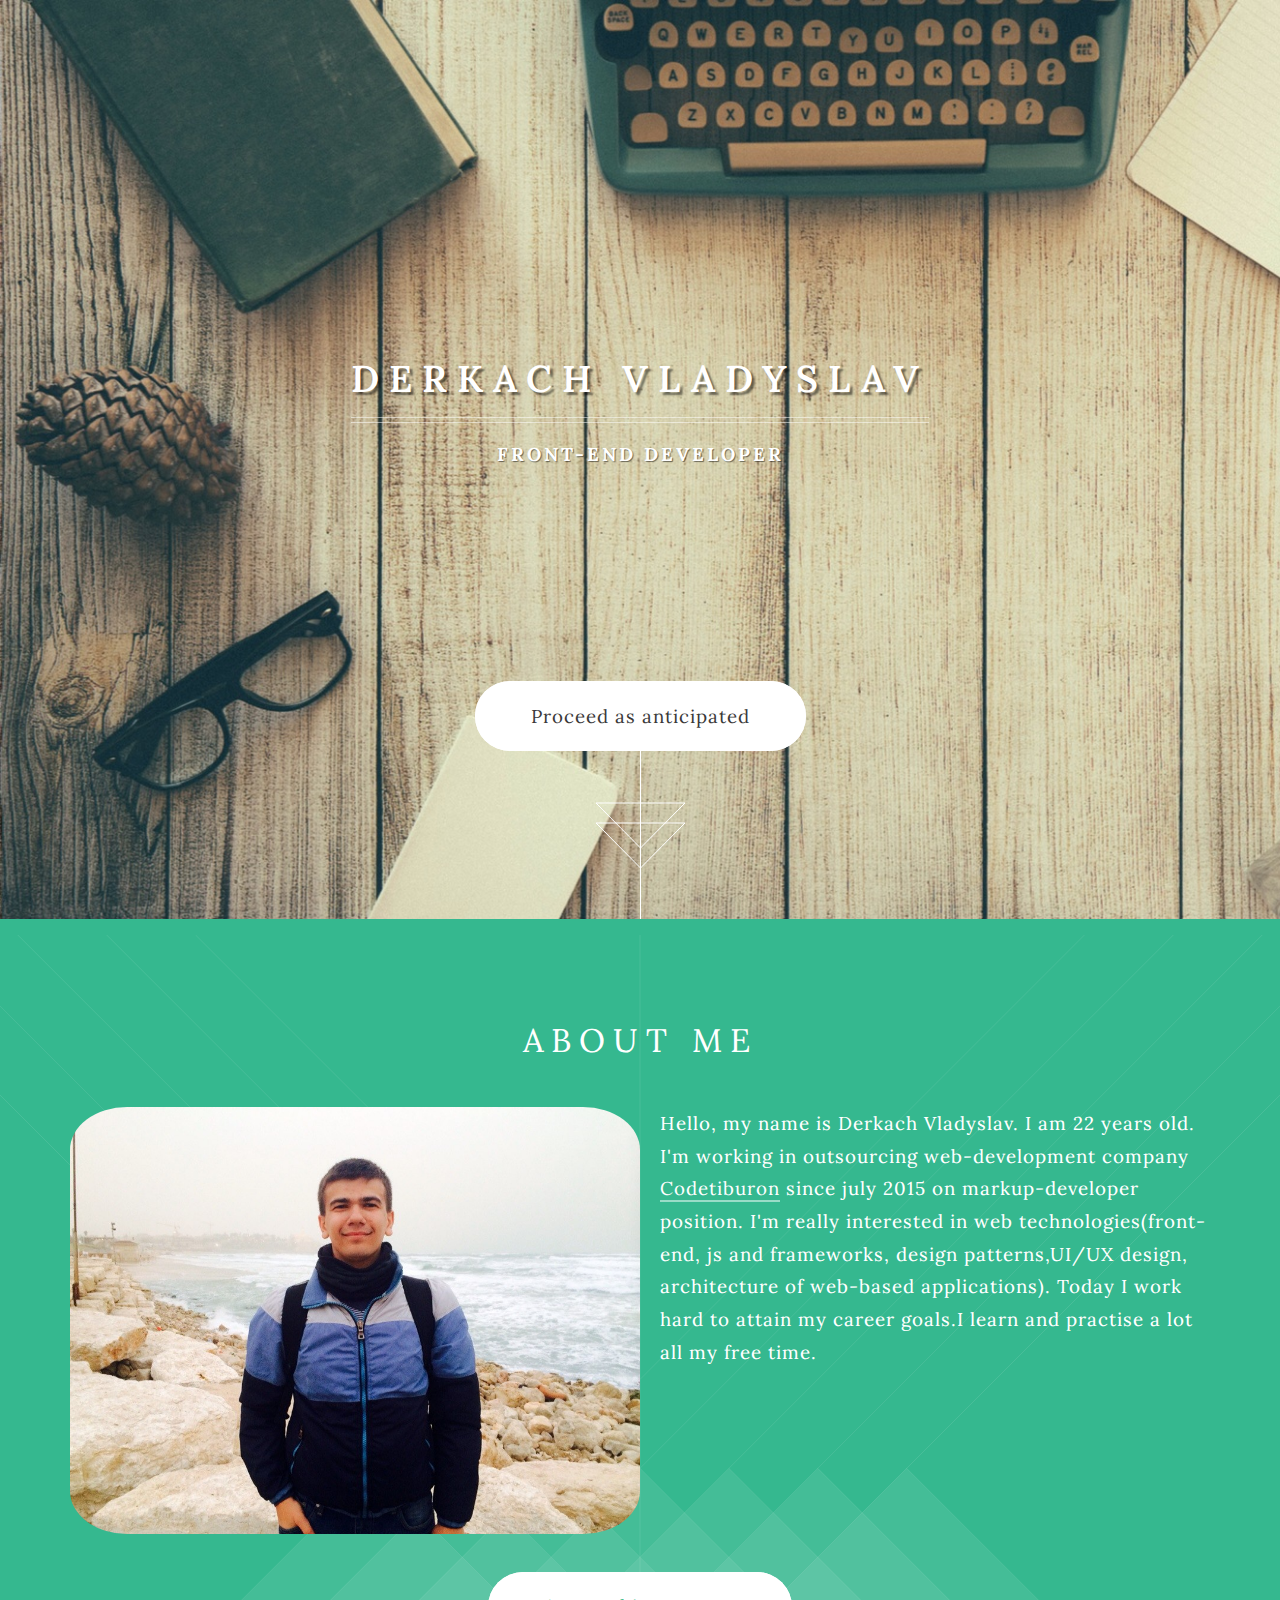
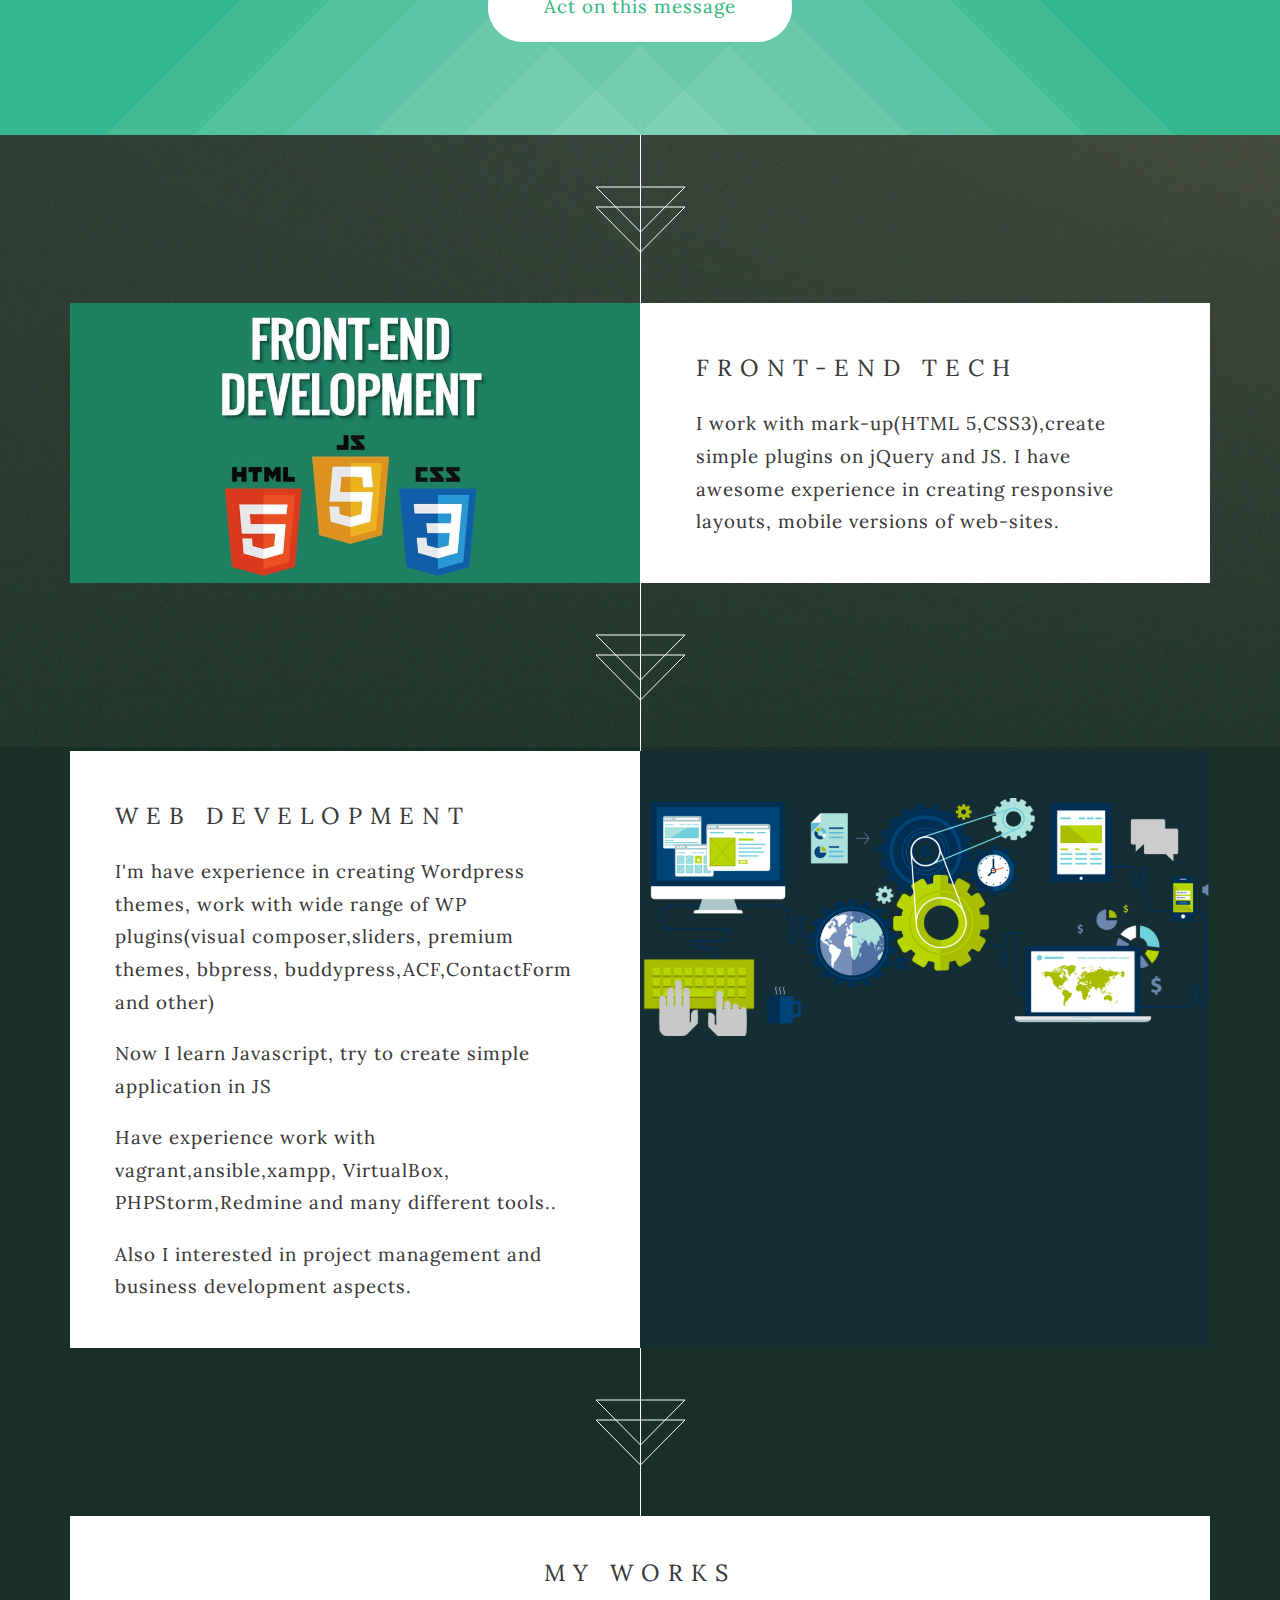
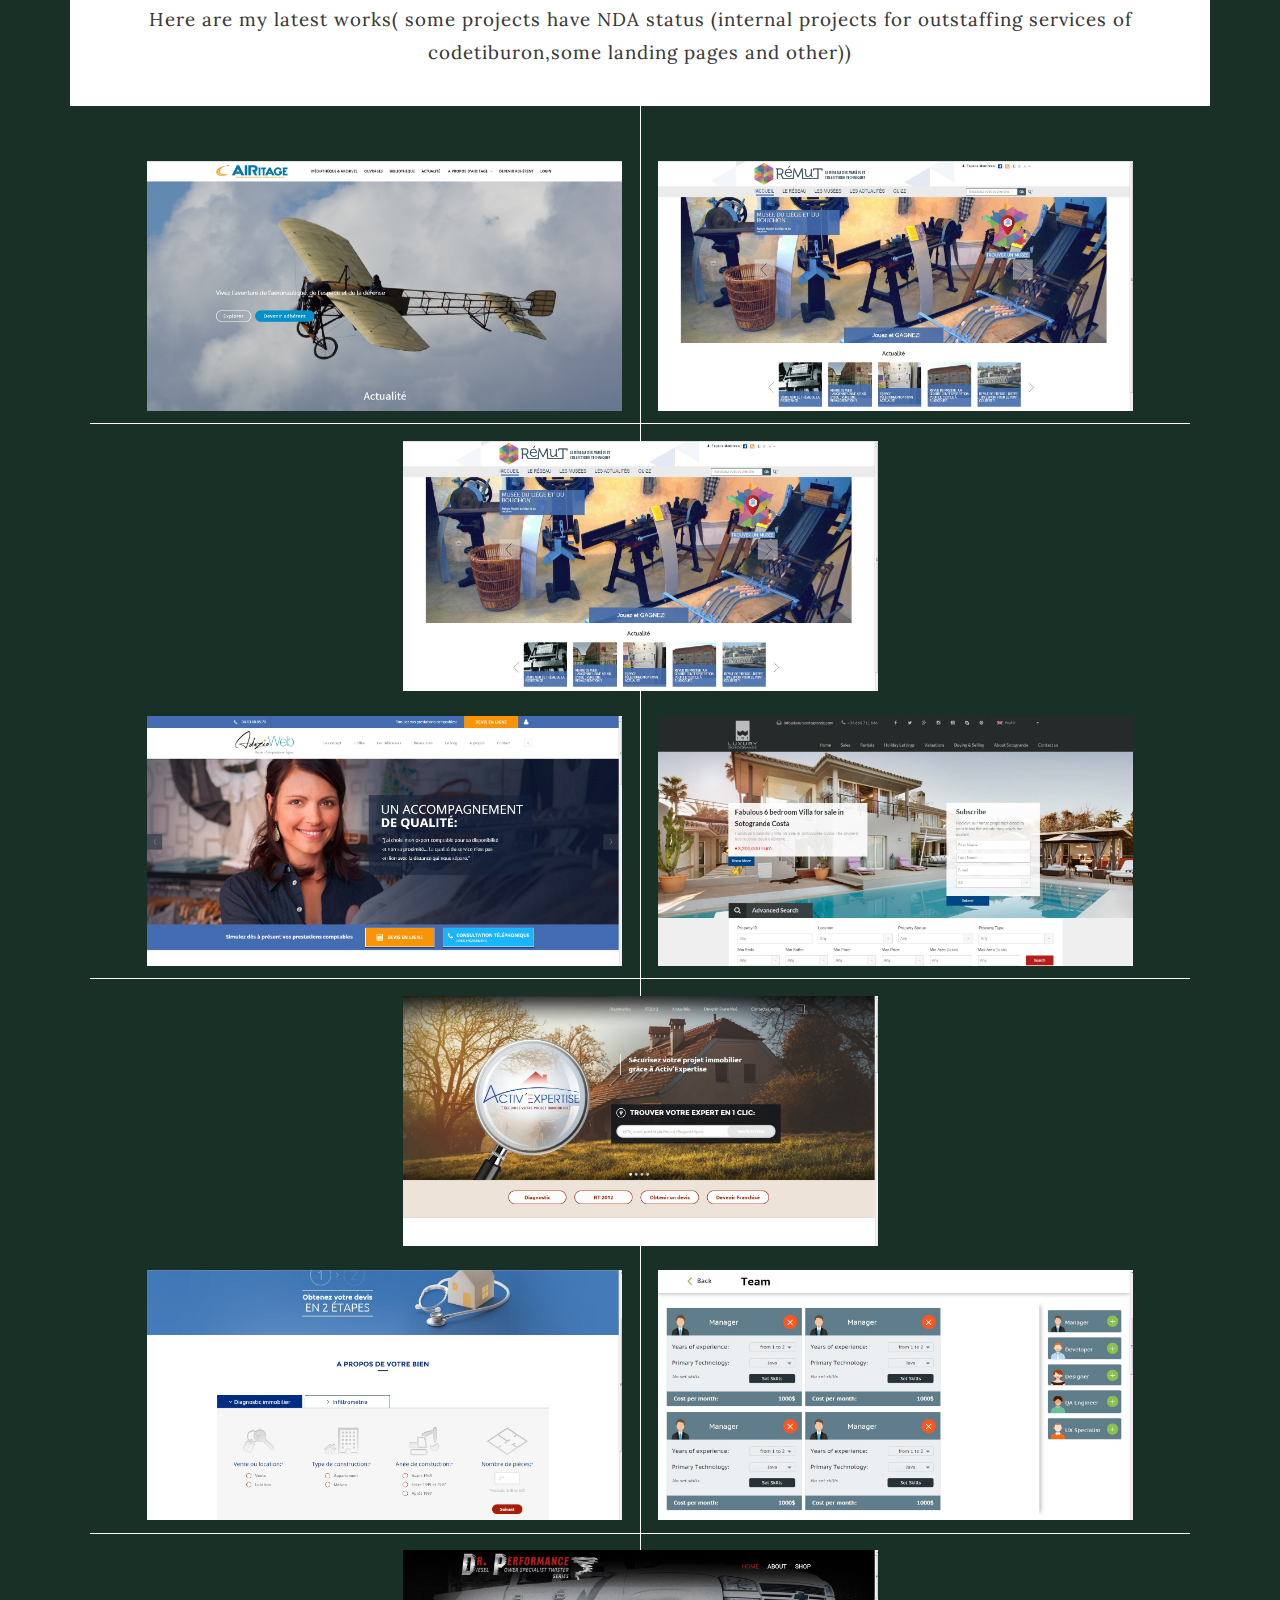
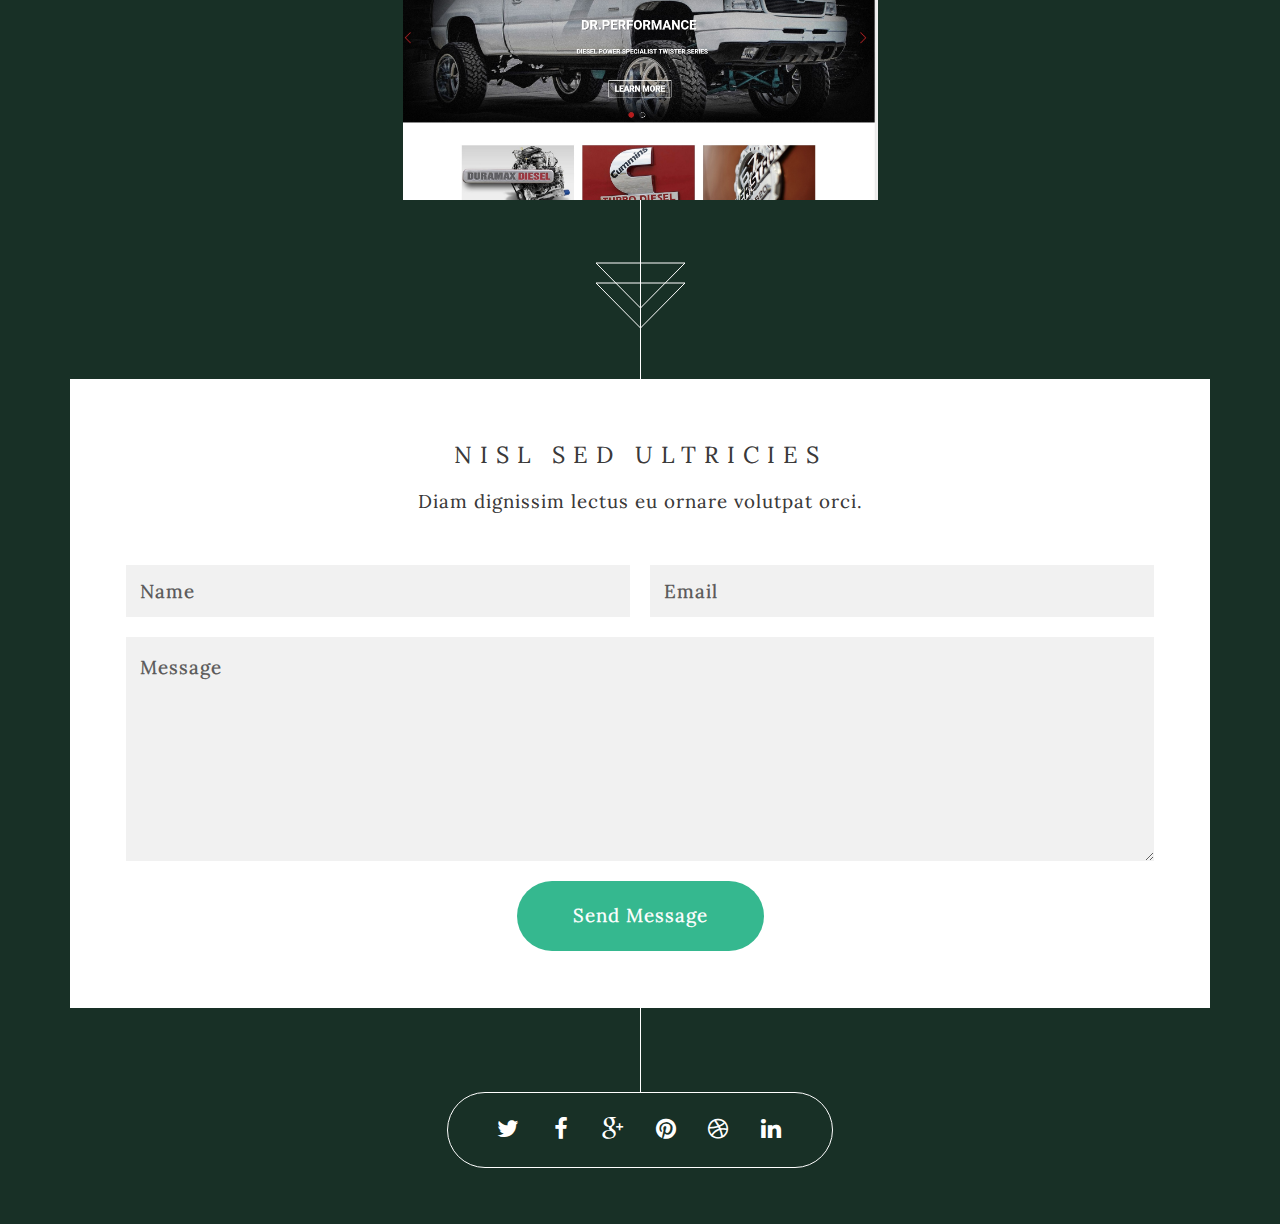
==== commit 5c4d5b0f: "create grid portfolio" ====
--- a/index.html
+++ b/index.html
@@ -1,294 +1,468 @@
 <!DOCTYPE HTML>
+<html>
+<head>
+    <title>PORTFOLIO</title>
+    <meta charset="utf-8"/>
+    <meta name="viewport" content="width=device-width, initial-scale=1"/>
+    <!--[if lte IE 8]>
+    <script src="assets/js/ie/html5shiv.js"></script><![endif]-->
+    <link rel="stylesheet" href="assets/css/main.css"/>
+    <!--[if lte IE 8]>
+    <link rel="stylesheet" href="assets/css/ie8.css"/><![endif]-->
+</head>
+<body>
+
+<!-- Header -->
+<section id="header">
+    <header>
+        <h1>DERKACH VLADYSLAV</h1>
+
+        <p>Front-end developer</p>
+    </header>
+    <footer>
+        <a href="#banner" class="button style2 scrolly-middle">Proceed as anticipated</a>
+    </footer>
+</section>
+
+<!-- Banner -->
+<section id="banner">
+    <header>
+        <h2>About Me</h2>
+    </header>
+
+    <div class="container">
+        <div class="row">
+            <div class="about-me clearfix">
+                <div class="col-left">
+                    <img src="images/me1.jpg" alt="me"/>
+                </div>
+                <div class=" col-right">
+
+                    <p>Hello, my name is Derkach Vladyslav. I am 22 years old. I'm working in outsourcing
+                        web-development company
+                        <a href="http://codetiburon.com" class="company">Codetiburon</a> since july 2015 on
+                        markup-developer position.
+                        I'm really interested in web technologies(front-end, js and frameworks, design patterns,UI/UX
+                        design, architecture of web-based applications).
+                        Today I work hard to attain my career goals.I learn and practise a lot all my free time.
+                    </p>
+
+
+                </div>
+            </div>
+        </div>
+    </div>
+
+    <footer>
+        <a href="#first" class="button style2 scrolly">Act on this message</a>
+    </footer>
+</section>
+
+<!-- Feature 1 -->
+<article id="first" class="container box style1 right">
+    <div class="image fit feat1"><img src="images/cover1.jpg" alt=""/></div>
+
+    <div class="inner">
+        <header>
+            <h2>Front-end tech
+            </h2>
+        </header>
+        <p>I work with mark-up(HTML 5,CSS3),create simple plugins on jQuery and JS.
+            I have awesome experience in creating responsive layouts, mobile versions of web-sites.
+        </p>
+    </div>
+</article>
+
+<!-- Feature 2 -->
+<article class="container box style1 left">
+    <div class="image fit feat1"><img src="images/web-tech.png" alt="webb"/></div>
+
+    <div class="inner">
+        <header>
+            <h2>Web development</h2>
+        </header>
+        <p>I'm have experience in creating Wordpress themes, work with wide range of WP plugins(visual composer,sliders,
+            premium themes, bbpress, buddypress,ACF,ContactForm and other)</p>
+
+        <p>Now I learn Javascript, try to create simple application in JS</p>
+
+        <p> Have experience work with vagrant,ansible,xampp, VirtualBox, PHPStorm,Redmine and many different tools..</p>
+
+        <p>Also I interested in project management and business development aspects.</p>
+    </div>
+</article>
+
+<!-- Portfolio -->
+<article class="container box style2">
+    <header>
+        <h2>My works</h2>
+
+        <p>Here are my latest works( some projects have NDA status (internal projects for outstaffing services of
+            codetiburon,some landing pages and other)) </p>
+    </header>
+    <div class="inner ">
+        <div class="row 0%">
+            <div class="5u 12u(mobile) portfolio-item">
+                <div class="effect eff-9-2">
+                    <img src="images/airitage.jpg" alt="Effect #9"/>
+
+                    <div class="overlay overlay-1"></div>
+                    <div class="overlay overlay-2"></div>
+                    <div class="caption">
+                        <h4>Aititage</h4>
+
+                        <p class="tech">Site of our french partner(Airbus) about aviation.Used technologies:html5,css3,jQuery,
+                        javascript,Wordpress,angular.js</p>
+
+                        <p class="descr"></p>
+                        <a class="btn" href="https://airitage.fr/" title="View More">Visit site</a>
+                    </div>
+                </div>
+            </div>
+
+            <div class="5u 12u(mobile) portfolio-item">
+                <div class="effect eff-9-2">
+                    <img src="images/remut.jpg" alt="Effect #9"/>
+
+                    <div class="overlay overlay-1"></div>
+                    <div class="overlay overlay-2"></div>
+                    <div class="caption">
+                        <h4>Remut (phase 1)</h4>
+
+                        <p class="tech">Catalog of French museums, this site is the first phase of this big project.Used technologies:html5,css3,jQuery,
+                            javascript,Wordpress,bbpress,buzzypress,buddypres,gulp,scss</p>
+
+                        <p class="descr"></p>
+                        <a class="btn" href="http://www.remut.fr/accueil/" title="View More">Visit site</a>
+                    </div>
+                </div>
+            </div>
+            <div class="5u 12u(mobile) portfolio-item">
+                <div class="effect eff-9-2">
+                    <img src="images/remut.jpg" alt="Effect #9"/>
+
+                    <div class="overlay overlay-1"></div>
+                    <div class="overlay overlay-2"></div>
+                    <div class="caption">
+                        <h4>Remut (phase 2)</h4>
+
+                        <p class="tech">Phase 2 of remut.fr</p>
+
+                        <p class="descr"></p>
+                        <a class="btn" href="http://www.remut.fr/accueil/" title="View More">Visit site</a>
+                    </div>
+                </div>
+            </div>
+        </div>
+        <div class="row 0%">
+            <div class="5u 12u(mobile) portfolio-item">
+                <div class="effect eff-9-2">
+                    <img src="images/adezio.jpg" alt="Effect #9"/>
+
+                    <div class="overlay overlay-1"></div>
+                    <div class="overlay overlay-2"></div>
+                    <div class="caption">
+                        <h4>Adezio web</h4>
+
+                        <p class="tech">Site for financial corporation in france.
+                        Used technologies:Wordpress, css3,html5,jQuery,</p>
+
+                        <p class="descr"></p>
+                        <a class="btn" href="http://adezio.codetiburon.com" title="View More">Visit site</a>
+                    </div>
+                </div>
+            </div>
+            <div class="5u 12u(mobile) portfolio-item">
+                <div class="effect eff-9-2">
+                    <img src="images/luxsoto.jpg" alt="Effect #9"/>
+
+                    <div class="overlay overlay-1"></div>
+                    <div class="overlay overlay-2"></div>
+                    <div class="caption">
+                        <h4>Luxurysotogrande</h4>
+
+                        <p class="tech">Real estate site of our partners in Spain.</p>
+
+                        <p class="descr"></p>
+                        <a class="btn" href="http://luxurysotogrande.com" title="View More">Visit site</a>
+                    </div>
+                </div>
+            </div>
+            <div class="5u 12u(mobile) portfolio-item">
+                <div class="effect eff-9-2">
+                    <img src="images/active.jpg" alt="Effect #9"/>
+
+                    <div class="overlay overlay-1"></div>
+                    <div class="overlay overlay-2"></div>
+                    <div class="caption">
+                        <h4>Activexpertise(B2C site)</h4>
+
+                        <p class="tech">B2C site of technical diagnostic company in all regions in France</p>
+
+                        <p class="descr"></p>
+                        <a class="btn" href="http://www.activexpertise.fr/" title="View More">Visit site</a>
+                    </div>
+                </div>
+            </div>
+
+        </div>
+        <div class="row 0%">
+            <div class="5u 12u(mobile) portfolio-item">
+                <div class="effect eff-9-2">
+                    <img src="images/active1.jpg" alt="Effect #9"/>
+
+                    <div class="overlay overlay-1"></div>
+                    <div class="overlay overlay-2"></div>
+                    <div class="caption">
+                        <h4>ActiveXpertise(B2B)</h4>
+
+                        <p class="tech">B2B site of technical diagnostic company in all regions in France</p>
+
+                        <p class="descr"></p>
+                        <a class="btn" href="http://www.activexpertise-franchise.fr" title="View More">Visit site</a>
+                    </div>
+                </div>
+            </div>
+            <div class="5u 12u(mobile) portfolio-item">
+                <div class="effect eff-9-2">
+                    <img src="images/teambuilder.jpg" alt="Effect #9"/>
+
+                    <div class="overlay overlay-1"></div>
+                    <div class="overlay overlay-2"></div>
+                    <div class="caption">
+                        <h4>home projects for codetiburon</h4>
+
+                        <p class="tech">Many projects for codetiburon: landing pages, team builder for </p>
+
+                        <p class="descr"></p>
+                        <a class="btn" href="http://codetiburon.com" title="View More">Visit site</a>
+                    </div>
+                </div>
+            </div>
+            <div class="5u 12u(mobile) portfolio-item">
+                <div class="effect eff-9-2">
+                    <img src="images/diesel.jpg" alt="Effect #9"/>
+
+                    <div class="overlay overlay-1"></div>
+                    <div class="overlay overlay-2"></div>
+                    <div class="caption">
+                        <h4>Dr Diesel(USA) </h4>
+
+                        <p class="tech">Lorem ipsum dolor sit amet, consetetur sadipscing elitr, sed diam nonumy eirmod
+                            tempor invidunt ut.</p>
+
+                        <p class="descr"></p>
+                        <a class="btn" href="http://diesel.codetiburon.com" title="View More">Visit site</a>
+                    </div>
+                </div>
+            </div>
+
+        </div>
+    </div>
+
+</article>
+
+<!-- Contact -->
+<article class="container box style3">
+    <header>
+        <h2>Nisl sed ultricies</h2>
+
+        <p>Diam dignissim lectus eu ornare volutpat orci.</p>
+    </header>
+    <form method="post" action="#">
+        <div class="row 50%">
+            <div class="6u 12u$(mobile)"><input type="text" class="text" name="name" placeholder="Name"/></div>
+            <div class="6u$ 12u$(mobile)"><input type="text" class="text" name="email" placeholder="Email"/></div>
+            <div class="12u$">
+                <textarea name="message" placeholder="Message"></textarea>
+            </div>
+            <div class="12u$">
+                <ul class="actions">
+                    <li><input type="submit" value="Send Message"/></li>
+                </ul>
+            </div>
+        </div>
+    </form>
+</article>
+
+<!-- Generic -->
 <!--
-	Overflow by HTML5 UP
-	html5up.net | @n33co
-	Free for personal and commercial use under the CCA 3.0 license (html5up.net/license)
+    <article class="container box style3">
+        <header>
+            <h2>Generic Box</h2>
+            <p>Just a generic box. Nothing to see here.</p>
+        </header>
+        <section>
+            <header>
+                <h3>Paragraph</h3>
+                <p>This is a subtitle</p>
+            </header>
+            <p>Phasellus nisl nisl, varius id <sup>porttitor sed pellentesque</sup> ac orci. Pellentesque
+            habitant <strong>strong</strong> tristique <b>bold</b> et netus <i>italic</i> malesuada <em>emphasized</em> ac turpis egestas. Morbi
+            leo suscipit ut. Praesent <sub>id turpis vitae</sub> turpis pretium ultricies. Vestibulum sit
+            amet risus elit.</p>
+        </section>
+        <section>
+            <header>
+                <h3>Blockquote</h3>
+            </header>
+            <blockquote>Fringilla nisl. Donec accumsan interdum nisi, quis tincidunt felis sagittis eget.
+            tempus euismod. Vestibulum ante ipsum primis in faucibus.</blockquote>
+        </section>
+        <section>
+            <header>
+                <h3>Divider</h3>
+            </header>
+            <p>Donec consectetur <a href="#">vestibulum dolor et pulvinar</a>. Etiam vel felis enim, at viverra
+            ligula. Ut porttitor sagittis lorem, quis eleifend nisi ornare vel. Praesent nec orci
+            facilisis leo magna. Cras sit amet urna eros, id egestas urna. Quisque aliquam
+            tempus euismod. Vestibulum ante ipsum primis in faucibus orci luctus et ultrices
+            posuere cubilia.</p>
+            <hr />
+            <p>Donec consectetur vestibulum dolor et pulvinar. Etiam vel felis enim, at viverra
+            ligula. Ut porttitor sagittis lorem, quis eleifend nisi ornare vel. Praesent nec orci
+            facilisis leo magna. Cras sit amet urna eros, id egestas urna. Quisque aliquam
+            tempus euismod. Vestibulum ante ipsum primis in faucibus orci luctus et ultrices
+            posuere cubilia.</p>
+        </section>
+        <section>
+            <header>
+                <h3>Unordered List</h3>
+            </header>
+            <ul class="default">
+                <li>Donec consectetur vestibulum dolor et pulvinar. Etiam vel felis enim, at viverra ligula. Ut porttitor sagittis lorem, quis eleifend nisi ornare vel.</li>
+                <li>Donec consectetur vestibulum dolor et pulvinar. Etiam vel felis enim, at viverra ligula. Ut porttitor sagittis lorem, quis eleifend nisi ornare vel.</li>
+                <li>Donec consectetur vestibulum dolor et pulvinar. Etiam vel felis enim, at viverra ligula. Ut porttitor sagittis lorem, quis eleifend nisi ornare vel.</li>
+                <li>Donec consectetur vestibulum dolor et pulvinar. Etiam vel felis enim, at viverra ligula. Ut porttitor sagittis lorem, quis eleifend nisi ornare vel.</li>
+            </ul>
+        </section>
+        <section>
+            <header>
+                <h3>Ordered List</h3>
+            </header>
+            <ol class="default">
+                <li>Donec consectetur vestibulum dolor et pulvinar. Etiam vel felis enim, at viverra ligula. Ut porttitor sagittis lorem, quis eleifend nisi ornare vel.</li>
+                <li>Donec consectetur vestibulum dolor et pulvinar. Etiam vel felis enim, at viverra ligula. Ut porttitor sagittis lorem, quis eleifend nisi ornare vel.</li>
+                <li>Donec consectetur vestibulum dolor et pulvinar. Etiam vel felis enim, at viverra ligula. Ut porttitor sagittis lorem, quis eleifend nisi ornare vel.</li>
+                <li>Donec consectetur vestibulum dolor et pulvinar. Etiam vel felis enim, at viverra ligula. Ut porttitor sagittis lorem, quis eleifend nisi ornare vel.</li>
+            </ol>
+        </section>
+        <section>
+            <header>
+                <h3>Table</h3>
+            </header>
+            <div class="table-wrapper">
+                <table class="default">
+                    <thead>
+                        <tr>
+                            <th>ID</th>
+                            <th>Name</th>
+                            <th>Description</th>
+                            <th>Price</th>
+                        </tr>
+                    </thead>
+                    <tbody>
+                        <tr>
+                            <td>45815</td>
+                            <td>Something</td>
+                            <td>Ut porttitor sagittis lorem quis nisi ornare.</td>
+                            <td>29.99</td>
+                        </tr>
+                        <tr>
+                            <td>24524</td>
+                            <td>Nothing</td>
+                            <td>Ut porttitor sagittis lorem quis nisi ornare.</td>
+                            <td>19.99</td>
+                        </tr>
+                        <tr>
+                            <td>45815</td>
+                            <td>Something</td>
+                            <td>Ut porttitor sagittis lorem quis nisi ornare.</td>
+                            <td>29.99</td>
+                        </tr>
+                        <tr>
+                            <td>24524</td>
+                            <td>Nothing</td>
+                            <td>Ut porttitor sagittis lorem quis nisi ornare.</td>
+                            <td>19.99</td>
+                        </tr>
+                    </tbody>
+                    <tfoot>
+                        <tr>
+                            <td colspan="3"></td>
+                            <td>100.00</td>
+                        </tr>
+                    </tfoot>
+                </table>
+            </div>
+        </section>
+        <section>
+            <header>
+                <h3>Form</h3>
+            </header>
+            <form method="post" action="#">
+                <div class="row">
+                    <div class="6u">
+                        <input class="text" type="text" name="name" id="name" value="" placeholder="John Doe" />
+                    </div>
+                    <div class="6u">
+                        <input class="text" type="text" name="email" id="email" value="" placeholder="johndoe@domain.tld" />
+                    </div>
+                </div>
+                <div class="row">
+                    <div class="12u">
+                        <select name="department" id="department">
+                            <option value="">Choose a department</option>
+                            <option value="1">Manufacturing</option>
+                            <option value="2">Administration</option>
+                            <option value="3">Support</option>
+                        </select>
+                    </div>
+                </div>
+                <div class="row">
+                    <div class="12u">
+                        <input class="text" type="text" name="subject" id="subject" value="" placeholder="Enter your subject" />
+                    </div>
+                </div>
+                <div class="row">
+                    <div class="12u">
+                        <textarea name="message" id="message" placeholder="Enter your message"></textarea>
+                    </div>
+                </div>
+                <div class="row">
+                    <div class="12u">
+                        <ul class="actions">
+                            <li><input type="submit" value="Submit" /></li>
+                            <li><input type="reset" class="style3" value="Clear Form" /></li>
+                        </ul>
+                    </div>
+                </div>
+            </form>
+        </section>
+    </article>
 -->
-<html>
-	<head>
-		<title>Overflow by HTML5 UP</title>
-		<meta charset="utf-8" />
-		<meta name="viewport" content="width=device-width, initial-scale=1" />
-		<!--[if lte IE 8]><script src="assets/js/ie/html5shiv.js"></script><![endif]-->
-		<link rel="stylesheet" href="assets/css/main.css" />
-		<!--[if lte IE 8]><link rel="stylesheet" href="assets/css/ie8.css" /><![endif]-->
-	</head>
-	<body>
-
-		<!-- Header -->
-			<section id="header">
-				<header>
-					<h1>Overflow</h1>
-					<p>By HTML5 UP</p>
-				</header>
-				<footer>
-					<a href="#banner" class="button style2 scrolly-middle">Proceed as anticipated</a>
-				</footer>
-			</section>
-
-		<!-- Banner -->
-			<section id="banner">
-				<header>
-					<h2>This is Overflow</h2>
-				</header>
-				<p>A brand new site template designed by <a href="http://n33.co">AJ</a> for <a href="http://html5up.net">HTML5 UP</a>.<br />
-				It’s fully responsive, built on <strong>skel</strong>, and of course entirely free<br />
-				under the <a href="http://html5up.net/license">Creative Commons license</a>.</p>
-				<footer>
-					<a href="#first" class="button style2 scrolly">Act on this message</a>
-				</footer>
-			</section>
-
-		<!-- Feature 1 -->
-			<article id="first" class="container box style1 right">
-				<a href="#" class="image fit"><img src="images/pic01.jpg" alt="" /></a>
-				<div class="inner">
-					<header>
-						<h2>Lorem ipsum<br />
-						dolor sit amet</h2>
-					</header>
-					<p>Tortor faucibus ullamcorper nec tempus purus sed penatibus. Lacinia pellentesque eleifend vitae est elit tristique velit tempus etiam.</p>
-				</div>
-			</article>
-
-		<!-- Feature 2 -->
-			<article class="container box style1 left">
-				<a href="#" class="image fit"><img src="images/pic02.jpg" alt="" /></a>
-				<div class="inner">
-					<header>
-						<h2>Mollis posuere<br />
-						lectus lacus</h2>
-					</header>
-					<p>Rhoncus mattis egestas sed fusce sodales rutrum et etiam ullamcorper. Etiam egestas scelerisque ac duis magna lorem ipsum dolor.</p>
-				</div>
-			</article>
-
-		<!-- Portfolio -->
-			<article class="container box style2">
-				<header>
-					<h2>Magnis parturient</h2>
-					<p>Justo phasellus et aenean dignissim<br />
-					placerat cubilia purus lectus.</p>
-				</header>
-				<div class="inner gallery">
-					<div class="row 0%">
-						<div class="3u 12u(mobile)"><a href="images/fulls/01.jpg" class="image fit"><img src="images/thumbs/01.jpg" alt="" title="Ad infinitum" /></a></div>
-						<div class="3u 12u(mobile)"><a href="images/fulls/02.jpg" class="image fit"><img src="images/thumbs/02.jpg" alt="" title="Dressed in Clarity" /></a></div>
-						<div class="3u 12u(mobile)"><a href="images/fulls/03.jpg" class="image fit"><img src="images/thumbs/03.jpg" alt="" title="Raven" /></a></div>
-						<div class="3u 12u(mobile)"><a href="images/fulls/04.jpg" class="image fit"><img src="images/thumbs/04.jpg" alt="" title="I'll have a cup of Disneyland, please" /></a></div>
-					</div>
-					<div class="row 0%">
-						<div class="3u 12u(mobile)"><a href="images/fulls/05.jpg" class="image fit"><img src="images/thumbs/05.jpg" alt="" title="Cherish" /></a></div>
-						<div class="3u 12u(mobile)"><a href="images/fulls/06.jpg" class="image fit"><img src="images/thumbs/06.jpg" alt="" title="Different." /></a></div>
-						<div class="3u 12u(mobile)"><a href="images/fulls/07.jpg" class="image fit"><img src="images/thumbs/07.jpg" alt="" title="History was made here" /></a></div>
-						<div class="3u 12u(mobile)"><a href="images/fulls/08.jpg" class="image fit"><img src="images/thumbs/08.jpg" alt="" title="People come and go and walk away" /></a></div>
-					</div>
-				</div>
-			</article>
-
-		<!-- Contact -->
-			<article class="container box style3">
-				<header>
-					<h2>Nisl sed ultricies</h2>
-					<p>Diam dignissim lectus eu ornare volutpat orci.</p>
-				</header>
-				<form method="post" action="#">
-					<div class="row 50%">
-						<div class="6u 12u$(mobile)"><input type="text" class="text" name="name" placeholder="Name" /></div>
-						<div class="6u$ 12u$(mobile)"><input type="text" class="text" name="email" placeholder="Email" /></div>
-						<div class="12u$">
-							<textarea name="message" placeholder="Message"></textarea>
-						</div>
-						<div class="12u$">
-							<ul class="actions">
-								<li><input type="submit" value="Send Message" /></li>
-							</ul>
-						</div>
-					</div>
-				</form>
-			</article>
-
-		<!-- Generic -->
-		<!--
-			<article class="container box style3">
-				<header>
-					<h2>Generic Box</h2>
-					<p>Just a generic box. Nothing to see here.</p>
-				</header>
-				<section>
-					<header>
-						<h3>Paragraph</h3>
-						<p>This is a subtitle</p>
-					</header>
-					<p>Phasellus nisl nisl, varius id <sup>porttitor sed pellentesque</sup> ac orci. Pellentesque
-					habitant <strong>strong</strong> tristique <b>bold</b> et netus <i>italic</i> malesuada <em>emphasized</em> ac turpis egestas. Morbi
-					leo suscipit ut. Praesent <sub>id turpis vitae</sub> turpis pretium ultricies. Vestibulum sit
-					amet risus elit.</p>
-				</section>
-				<section>
-					<header>
-						<h3>Blockquote</h3>
-					</header>
-					<blockquote>Fringilla nisl. Donec accumsan interdum nisi, quis tincidunt felis sagittis eget.
-					tempus euismod. Vestibulum ante ipsum primis in faucibus.</blockquote>
-				</section>
-				<section>
-					<header>
-						<h3>Divider</h3>
-					</header>
-					<p>Donec consectetur <a href="#">vestibulum dolor et pulvinar</a>. Etiam vel felis enim, at viverra
-					ligula. Ut porttitor sagittis lorem, quis eleifend nisi ornare vel. Praesent nec orci
-					facilisis leo magna. Cras sit amet urna eros, id egestas urna. Quisque aliquam
-					tempus euismod. Vestibulum ante ipsum primis in faucibus orci luctus et ultrices
-					posuere cubilia.</p>
-					<hr />
-					<p>Donec consectetur vestibulum dolor et pulvinar. Etiam vel felis enim, at viverra
-					ligula. Ut porttitor sagittis lorem, quis eleifend nisi ornare vel. Praesent nec orci
-					facilisis leo magna. Cras sit amet urna eros, id egestas urna. Quisque aliquam
-					tempus euismod. Vestibulum ante ipsum primis in faucibus orci luctus et ultrices
-					posuere cubilia.</p>
-				</section>
-				<section>
-					<header>
-						<h3>Unordered List</h3>
-					</header>
-					<ul class="default">
-						<li>Donec consectetur vestibulum dolor et pulvinar. Etiam vel felis enim, at viverra ligula. Ut porttitor sagittis lorem, quis eleifend nisi ornare vel.</li>
-						<li>Donec consectetur vestibulum dolor et pulvinar. Etiam vel felis enim, at viverra ligula. Ut porttitor sagittis lorem, quis eleifend nisi ornare vel.</li>
-						<li>Donec consectetur vestibulum dolor et pulvinar. Etiam vel felis enim, at viverra ligula. Ut porttitor sagittis lorem, quis eleifend nisi ornare vel.</li>
-						<li>Donec consectetur vestibulum dolor et pulvinar. Etiam vel felis enim, at viverra ligula. Ut porttitor sagittis lorem, quis eleifend nisi ornare vel.</li>
-					</ul>
-				</section>
-				<section>
-					<header>
-						<h3>Ordered List</h3>
-					</header>
-					<ol class="default">
-						<li>Donec consectetur vestibulum dolor et pulvinar. Etiam vel felis enim, at viverra ligula. Ut porttitor sagittis lorem, quis eleifend nisi ornare vel.</li>
-						<li>Donec consectetur vestibulum dolor et pulvinar. Etiam vel felis enim, at viverra ligula. Ut porttitor sagittis lorem, quis eleifend nisi ornare vel.</li>
-						<li>Donec consectetur vestibulum dolor et pulvinar. Etiam vel felis enim, at viverra ligula. Ut porttitor sagittis lorem, quis eleifend nisi ornare vel.</li>
-						<li>Donec consectetur vestibulum dolor et pulvinar. Etiam vel felis enim, at viverra ligula. Ut porttitor sagittis lorem, quis eleifend nisi ornare vel.</li>
-					</ol>
-				</section>
-				<section>
-					<header>
-						<h3>Table</h3>
-					</header>
-					<div class="table-wrapper">
-						<table class="default">
-							<thead>
-								<tr>
-									<th>ID</th>
-									<th>Name</th>
-									<th>Description</th>
-									<th>Price</th>
-								</tr>
-							</thead>
-							<tbody>
-								<tr>
-									<td>45815</td>
-									<td>Something</td>
-									<td>Ut porttitor sagittis lorem quis nisi ornare.</td>
-									<td>29.99</td>
-								</tr>
-								<tr>
-									<td>24524</td>
-									<td>Nothing</td>
-									<td>Ut porttitor sagittis lorem quis nisi ornare.</td>
-									<td>19.99</td>
-								</tr>
-								<tr>
-									<td>45815</td>
-									<td>Something</td>
-									<td>Ut porttitor sagittis lorem quis nisi ornare.</td>
-									<td>29.99</td>
-								</tr>
-								<tr>
-									<td>24524</td>
-									<td>Nothing</td>
-									<td>Ut porttitor sagittis lorem quis nisi ornare.</td>
-									<td>19.99</td>
-								</tr>
-							</tbody>
-							<tfoot>
-								<tr>
-									<td colspan="3"></td>
-									<td>100.00</td>
-								</tr>
-							</tfoot>
-						</table>
-					</div>
-				</section>
-				<section>
-					<header>
-						<h3>Form</h3>
-					</header>
-					<form method="post" action="#">
-						<div class="row">
-							<div class="6u">
-								<input class="text" type="text" name="name" id="name" value="" placeholder="John Doe" />
-							</div>
-							<div class="6u">
-								<input class="text" type="text" name="email" id="email" value="" placeholder="johndoe@domain.tld" />
-							</div>
-						</div>
-						<div class="row">
-							<div class="12u">
-								<select name="department" id="department">
-									<option value="">Choose a department</option>
-									<option value="1">Manufacturing</option>
-									<option value="2">Administration</option>
-									<option value="3">Support</option>
-								</select>
-							</div>
-						</div>
-						<div class="row">
-							<div class="12u">
-								<input class="text" type="text" name="subject" id="subject" value="" placeholder="Enter your subject" />
-							</div>
-						</div>
-						<div class="row">
-							<div class="12u">
-								<textarea name="message" id="message" placeholder="Enter your message"></textarea>
-							</div>
-						</div>
-						<div class="row">
-							<div class="12u">
-								<ul class="actions">
-									<li><input type="submit" value="Submit" /></li>
-									<li><input type="reset" class="style3" value="Clear Form" /></li>
-								</ul>
-							</div>
-						</div>
-					</form>
-				</section>
-			</article>
-		-->
-
-		<section id="footer">
-			<ul class="icons">
-				<li><a href="#" class="icon fa-twitter"><span class="label">Twitter</span></a></li>
-				<li><a href="#" class="icon fa-facebook"><span class="label">Facebook</span></a></li>
-				<li><a href="#" class="icon fa-google-plus"><span class="label">Google+</span></a></li>
-				<li><a href="#" class="icon fa-pinterest"><span class="label">Pinterest</span></a></li>
-				<li><a href="#" class="icon fa-dribbble"><span class="label">Dribbble</span></a></li>
-				<li><a href="#" class="icon fa-linkedin"><span class="label">LinkedIn</span></a></li>
-			</ul>
-			<div class="copyright">
-				<ul class="menu">
-					<li>&copy; Untitled. All rights reserved.</li><li>Design: <a href="http://html5up.net">HTML5 UP</a></li>
-				</ul>
-			</div>
-		</section>
-
-		<!-- Scripts -->
-			<script src="assets/js/jquery.min.js"></script>
-			<script src="assets/js/jquery.scrolly.min.js"></script>
-			<script src="assets/js/jquery.poptrox.min.js"></script>
-			<script src="assets/js/skel.min.js"></script>
-			<script src="assets/js/util.js"></script>
-			<!--[if lte IE 8]><script src="assets/js/ie/respond.min.js"></script><![endif]-->
-			<script src="assets/js/main.js"></script>
-
-	</body>
+
+<section id="footer">
+    <ul class="icons">
+        <li><a href="#" class="icon fa-twitter"><span class="label">Twitter</span></a></li>
+        <li><a href="#" class="icon fa-facebook"><span class="label">Facebook</span></a></li>
+        <li><a href="#" class="icon fa-google-plus"><span class="label">Google+</span></a></li>
+        <li><a href="#" class="icon fa-pinterest"><span class="label">Pinterest</span></a></li>
+        <li><a href="#" class="icon fa-dribbble"><span class="label">Dribbble</span></a></li>
+        <li><a href="#" class="icon fa-linkedin"><span class="label">LinkedIn</span></a></li>
+    </ul>
+
+</section>
+
+<!-- Scripts -->
+<script src="assets/js/jquery.min.js"></script>
+<script src="assets/js/jquery.scrolly.min.js"></script>
+<script src="assets/js/jquery.poptrox.min.js"></script>
+<script src="assets/js/skel.min.js"></script>
+<script src="assets/js/util.js"></script>
+<!--[if lte IE 8]>
+<script src="assets/js/ie/respond.min.js"></script><![endif]-->
+<script src="assets/js/main.js"></script>
+
+</body>
 </html>--- a/assets/css/main.css
+++ b/assets/css/main.css
@@ -1,13 +1,7 @@
-@import url("http://fonts.googleapis.com/css?family=Source+Sans+Pro:300,300italic,400,600");
+@import url("https://fonts.googleapis.com/css?family=Lora:400,400italic,700,700italic");
 @import url("font-awesome.min.css");
 
-/*
-	Overflow by HTML5 UP
-	html5up.net | @n33co
-	Free for personal and commercial use under the CCA 3.0 license (html5up.net/license)
-*/
-
-/* Reset */
+
 
 	html, body, div, span, applet, object, iframe, h1, h2, h3, h4, h5, h6, p, blockquote, pre, a, abbr, acronym, address, big, cite, code, del, dfn, em, img, ins, kbd, q, s, samp, small, strike, strong, sub, sup, tt, var, b, u, i, center, dl, dt, dd, ol, ul, li, fieldset, form, label, legend, table, caption, tbody, tfoot, thead, tr, th, td, article, aside, canvas, details, embed, figure, figcaption, footer, header, hgroup, menu, nav, output, ruby, section, summary, time, mark, audio, video {
 		margin: 0;
@@ -106,7 +100,7 @@
 		}
 
 		.container {
-			width: 960px;
+			width: 1140px;
 		}
 
 	}
@@ -1316,14 +1310,14 @@
 		background-size: auto, cover;
 		background-position: top left, center 0;
 		background-attachment: fixed, fixed;
-		font-family: 'Source Sans Pro', sans-serif;
+        font-family: 'Lora', serif;
 		font-size: 18pt;
 		line-height: 1.75em;
 		font-weight: 300;
 		letter-spacing: 1px;
 		color: #3a3939;
 		text-shadow: 0 0 0.5px rgba(58, 57, 57, 0.25);
-		-webkit-text-stroke: 0.25px;
+
 	}
 
 		body.is-scroll {
@@ -1343,7 +1337,7 @@
 		}
 
 	input, textarea, select {
-		font-family: 'Source Sans Pro', sans-serif;
+        font-family: 'Lora', serif;
 		font-size: 18pt;
 		line-height: 1.75em;
 		font-weight: 300;
@@ -1792,7 +1786,7 @@
 
 		.box.style1 {
 			background: #fff;
-			padding: 3em;
+			padding: 2.4em;
 		}
 
 			.box.style1 .image {
@@ -1950,7 +1944,7 @@
 				border-top: solid 1px rgba(255, 255, 255, 0.5);
 				color: rgba(255, 255, 255, 0.75);
 				text-shadow: 0 0 0.5px rgba(255, 255, 255, 0.1875);
-				font-size: 1em;
+				font-size: 0.8em;
 				text-transform: uppercase;
 				letter-spacing: 3px;
 				padding: 0;
@@ -2226,7 +2220,7 @@
 		/* Basic */
 
 			body, input, textarea, select {
-				font-size: 16pt;
+				font-size: 14pt;
 			}
 
 	}
@@ -2530,4 +2524,226 @@
 				opacity: 0.5;
 			}
 
-	}+	}
+
+.about-me .col-left,
+.about-me .col-right{
+    width: 50%;
+    float: left;
+}
+
+.about-me img{
+    width: 100%;
+    height: auto;
+    display: block;
+    border-radius: 10%;
+}
+
+.about-me p{
+    text-align: initial;
+}
+
+.about-me .col-right p{
+    padding-left: 20px;
+}
+
+.effect {
+    position: relative;
+}
+
+.portfolio-item{
+    display: inline-block!important;
+    float: none!important;
+    margin: 15px;
+    z-index: 1000;
+    position: relative;
+}
+
+.portfolio-item img{
+    width: 100%;
+    height: auto;
+    display: block;
+}
+
+.effect img {
+    width: 100%;
+    height: 100%;
+}
+.eff-9-2 {
+    width: 100%;
+    height: auto;
+    overflow: hidden;
+    max-height: 250px;
+}
+
+.eff-9-2 .caption {
+    position: absolute;
+    top: 0px;
+    left: 0px;
+    background: transparent;
+    width: 100%;
+    height: 100%;
+    color: #fff;
+    -ms-transition: all 0.3s linear 0s;;
+    -o-transition: all 0.3s linear 0s;;
+    -webkit-transition: all 0.3s linear 0s;;
+    -moz-transition: all 0.3s linear 0s;;
+    transition: all 0.3s linear 0s;
+    -webkit-transform: scale(0);
+    -moz-transform: scale(0);
+    -ms-transform: scale(0);
+    -o-transform: scale(0);
+    transform: scale(0);
+}
+.eff-9-2 .caption h4 {
+    font-size: 14px;
+    font-weight: 700;
+    text-transform: uppercase;
+    text-align: center;
+    border-bottom: 1px solid white;
+    margin-top: 10px;
+}
+.eff-9-2 .caption p {
+    margin: 10px 0px;
+    text-align: left;
+    font-style: italic;
+    padding: 0px 10px;
+    font-size: 13px;
+}
+.eff-9-2 .caption a.btn {
+    width: 80px;
+    text-align: center;
+    display: block;
+    background: #35b88f;
+    color: #fff;
+    padding: 0;
+    border-radius: 10px;
+    margin: 20px auto 0px auto;
+    font-size: 12px;
+    text-decoration: none;
+
+}
+.eff-9-2 .overlay {
+    background: rgba(0,0,0,0.35);
+    width: 2px;
+    height: 2px;
+    position: absolute;
+    top: 50%;
+    left: 50%;
+    border-radius: 50%;
+    -webkit-transform: scale(0);
+    -moz-transform: scale(0);
+    -ms-transform: scale(0);
+    -o-transform: scale(0);
+    transform: scale(0);
+}
+.eff-9-2 .overlay-1 {
+    -o-transition: all 0.5s linear 0.3s;
+    -moz-transition: all 0.5s linear 0.3s;
+    -ms-transition: all 0.5s linear 0.3s;
+    -webkit-transition: all 0.5s linear 0.3s;
+    transition: all 0.5s linear 0.3s;
+}
+.eff-9-2 .overlay-2 {
+    -o-transition: all 0.5s linear 0.6s;
+    -moz-transition: all 0.5s linear 0.6s;
+    -ms-transition: all 0.5s linear 0.6s;
+    -webkit-transition: all 0.5s linear 0.6s;
+    transition: all 0.5s linear 0.6s;
+}
+.eff-9-2:hover .overlay {
+    -webkit-transform: scale(400);
+    -moz-transform: scale(400);
+    -ms-transform: scale(400);
+    -o-transform: scale(400);
+    transform: scale(400);
+}
+.eff-9-2:hover .overlay-1 {
+    -moz-transition-delay: 0s;
+    -webkit-transition-delay: 0s;
+    -o-transition-delay: 0s;
+    -ms-transition-delay: 0s;
+    transition-delay: 0s;
+}
+.eff-9-2:hover .overlay-2 {
+    -moz-transition-delay: 0.2s;
+    -webkit-transition-delay: 0.2s;
+    -o-transition-delay: 0.2s;
+    -ms-transition-delay: 0.2s;
+    transition-delay: 0.2s;
+}
+.eff-9-2:hover .caption {
+    -webkit-transform: scale(1);
+    -moz-transform: scale(1);
+    -ms-transform: scale(1);
+    -o-transform: scale(1);
+    transform: scale(1);
+    -moz-transition-delay: 0.4s;
+    -webkit-transition-delay: 0.4s;
+    -o-transition-delay: 0.4s;
+    -ms-transition-delay: 0.4s;
+    transition-delay: 0.4s;
+}
+
+.caption p{
+    font-size: 13px;
+    line-height: 1.3;
+}
+
+.feat1 img{
+    width: 100%!important;
+    height: auto!important;
+    display: block!important;
+}
+
+
+.company{
+    border-bottom: 2px solid;
+}
+
+#header{
+    background: url("../../images/woodback.jpg") no-repeat;
+    background-size:cover;
+}
+
+#header header h1{
+    text-shadow: 3px 3px 2px rgba(0,0,0,.5);
+
+}
+
+#header header p{
+    text-shadow: 1px 1px 1px rgba(0,0,0,.5);
+    font-weight: 700;
+    color: #fff;
+    font-size: 1em;
+}
+
+@media  all and (max-width: 992px) {
+    .about-me .col-left,
+    .about-me .col-right{
+        width: 100%;
+        float: none;
+    }
+
+    .eff-9-2 {
+        width: 100%;
+        height: auto;
+        overflow: hidden;
+    }
+
+    .portfolio-item{
+        width: 50%;
+    }
+}
+
+@media  all and (max-width: 767px){
+    .portfolio-item{
+        width: 80%;
+    }
+}
+
+@media  all and (max-width: 481px){
+    .portfolio-item{
+        width:100%;
+    }
+}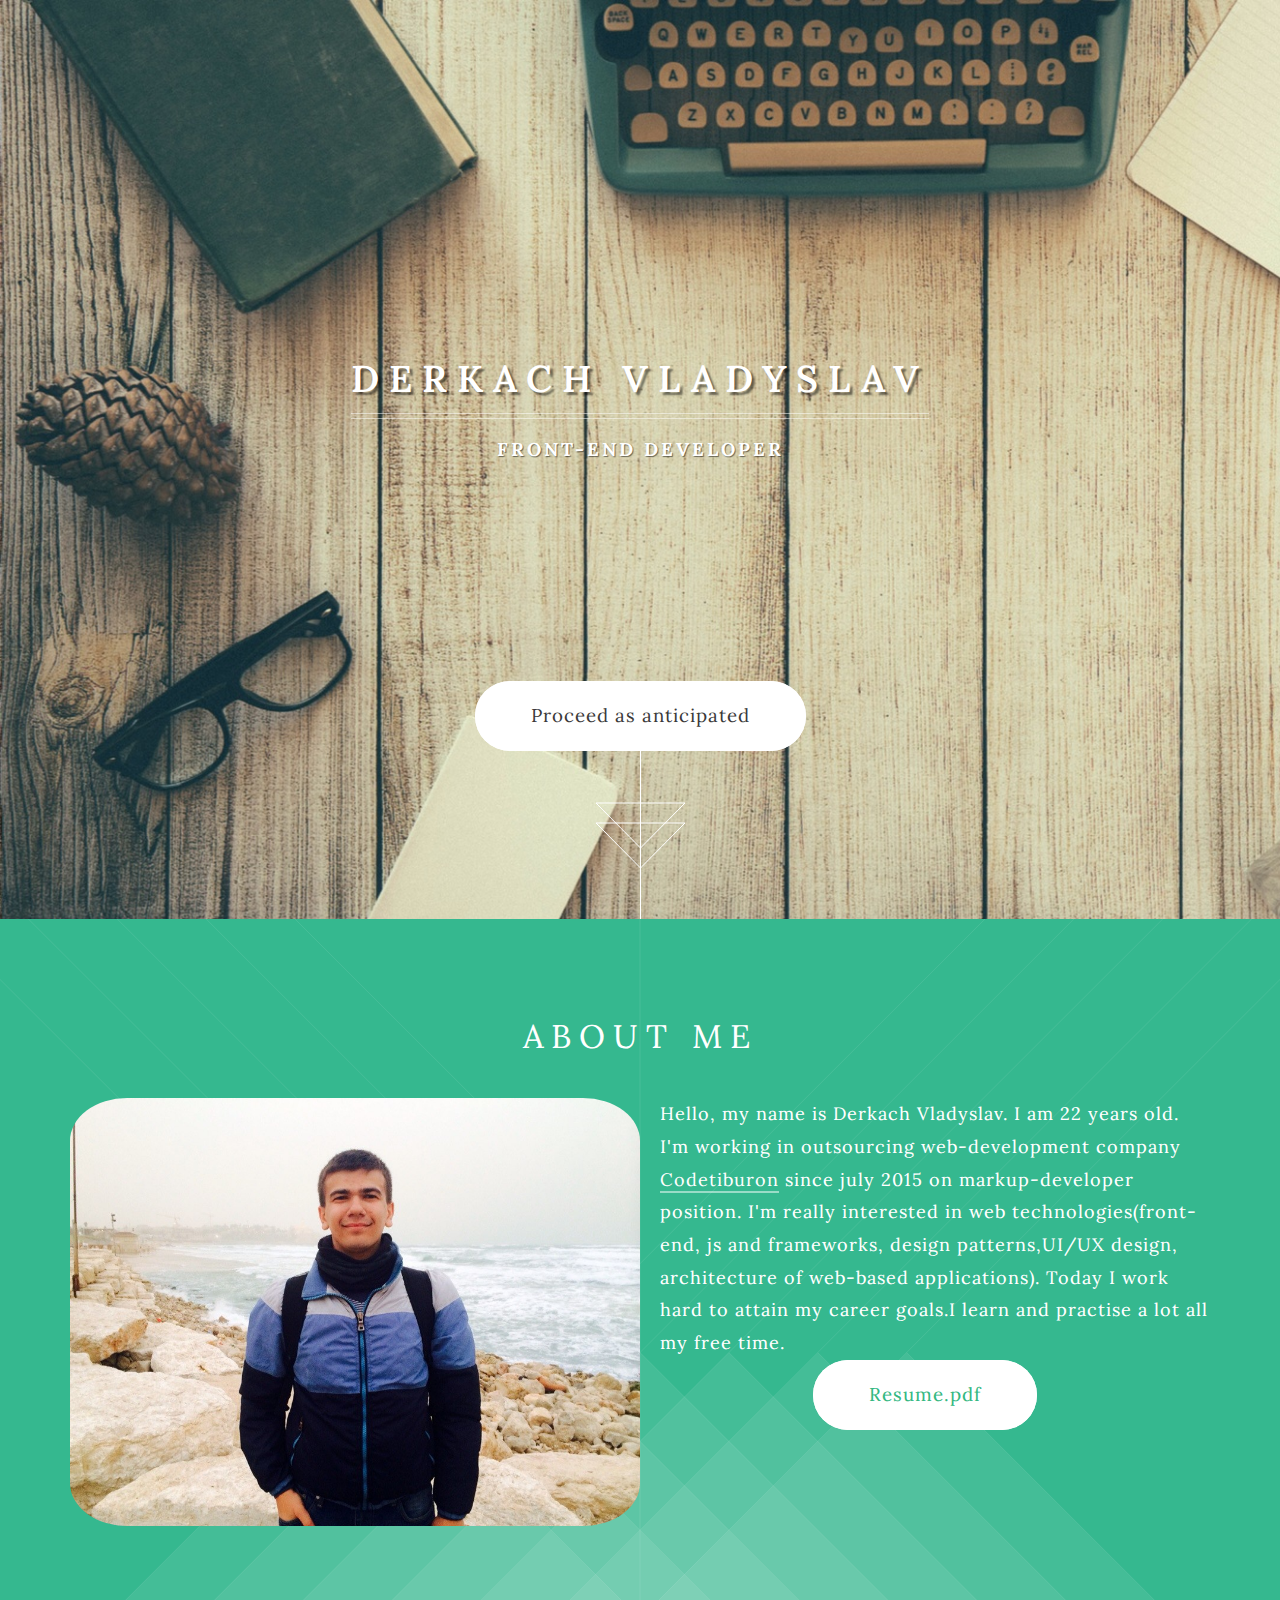
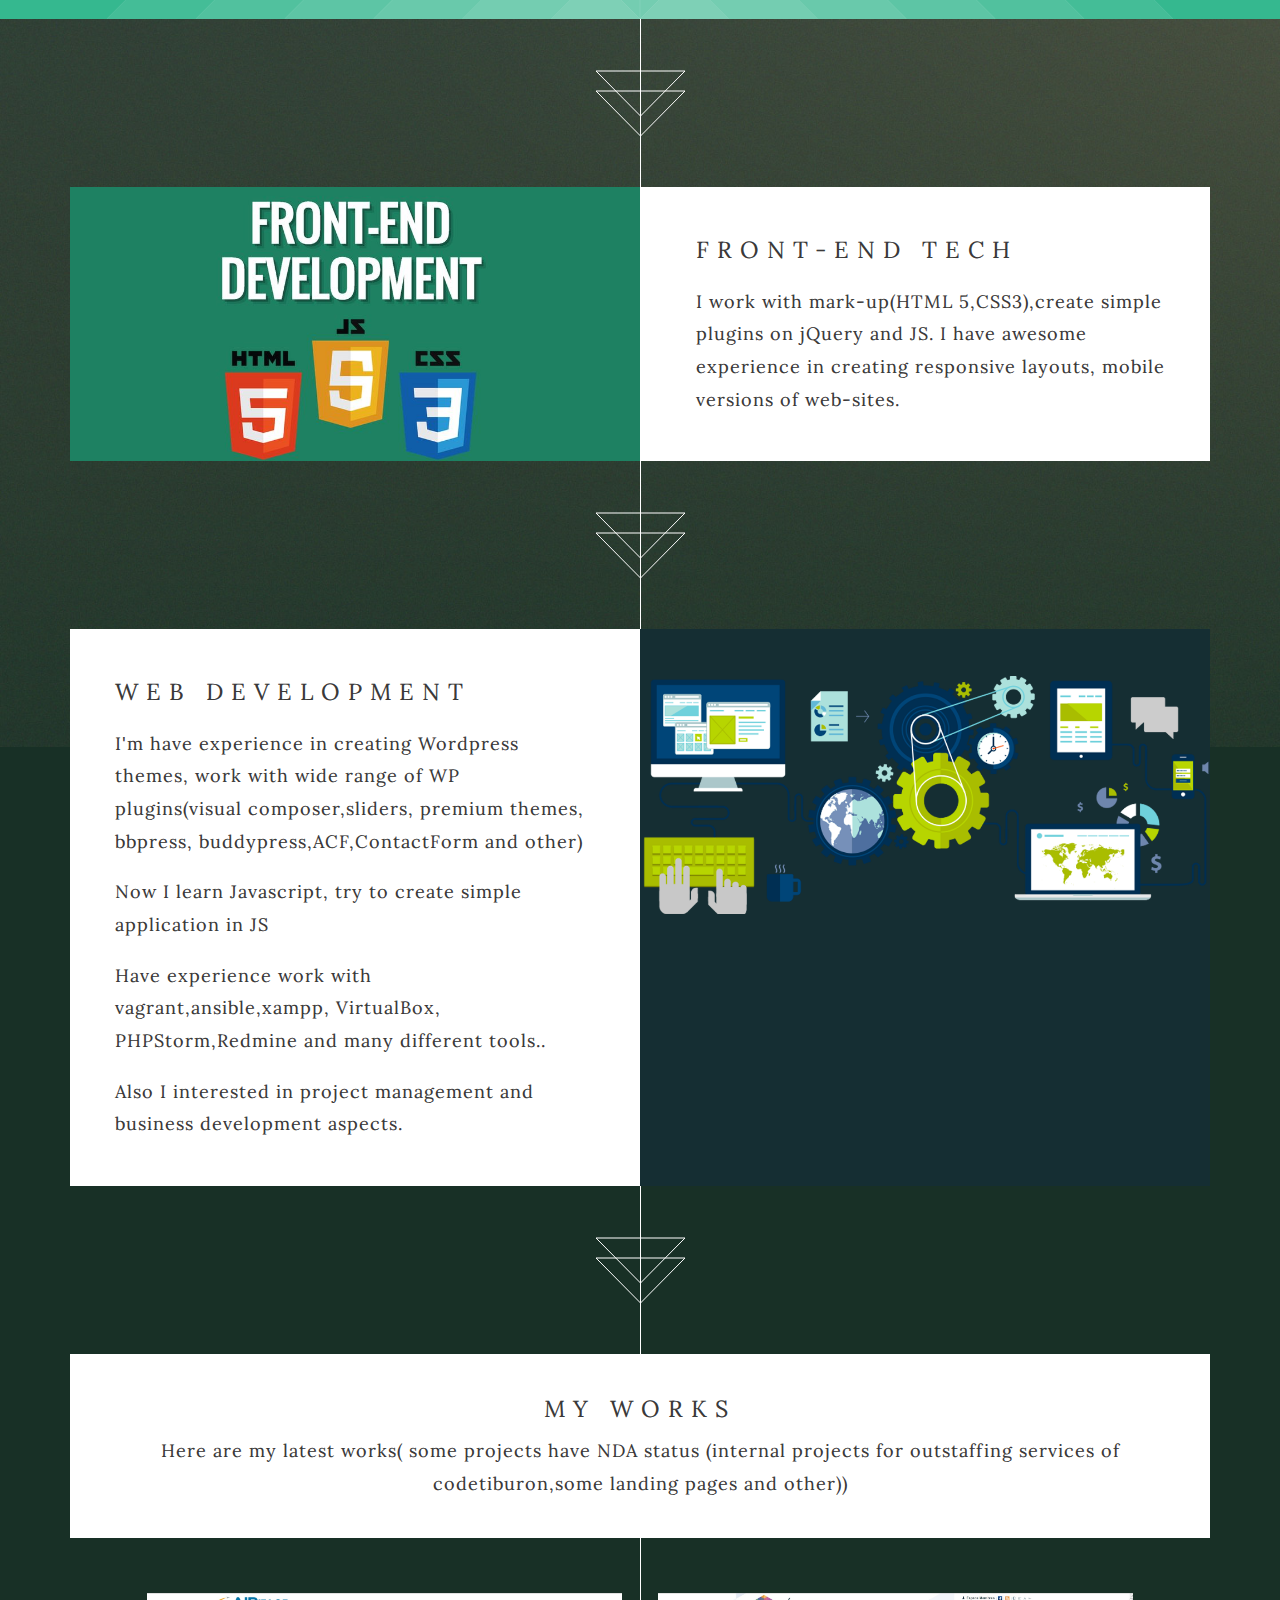
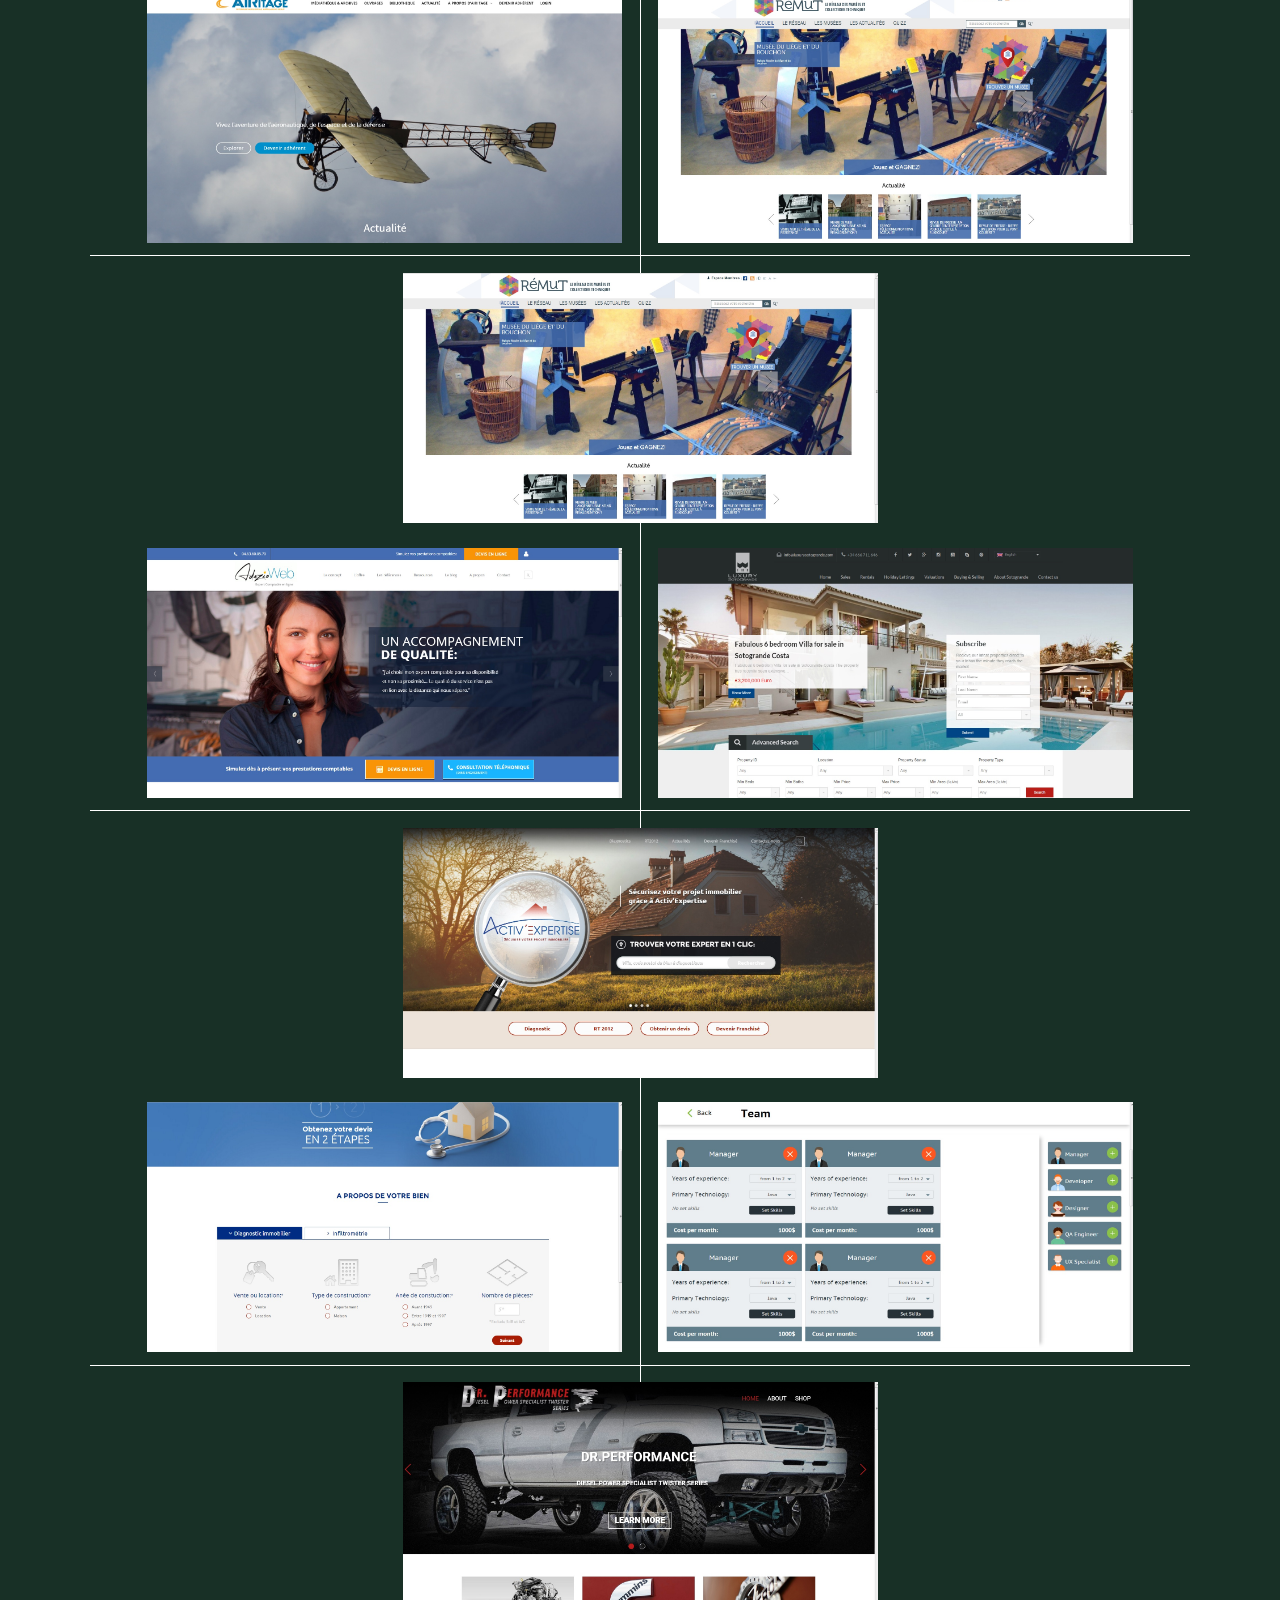
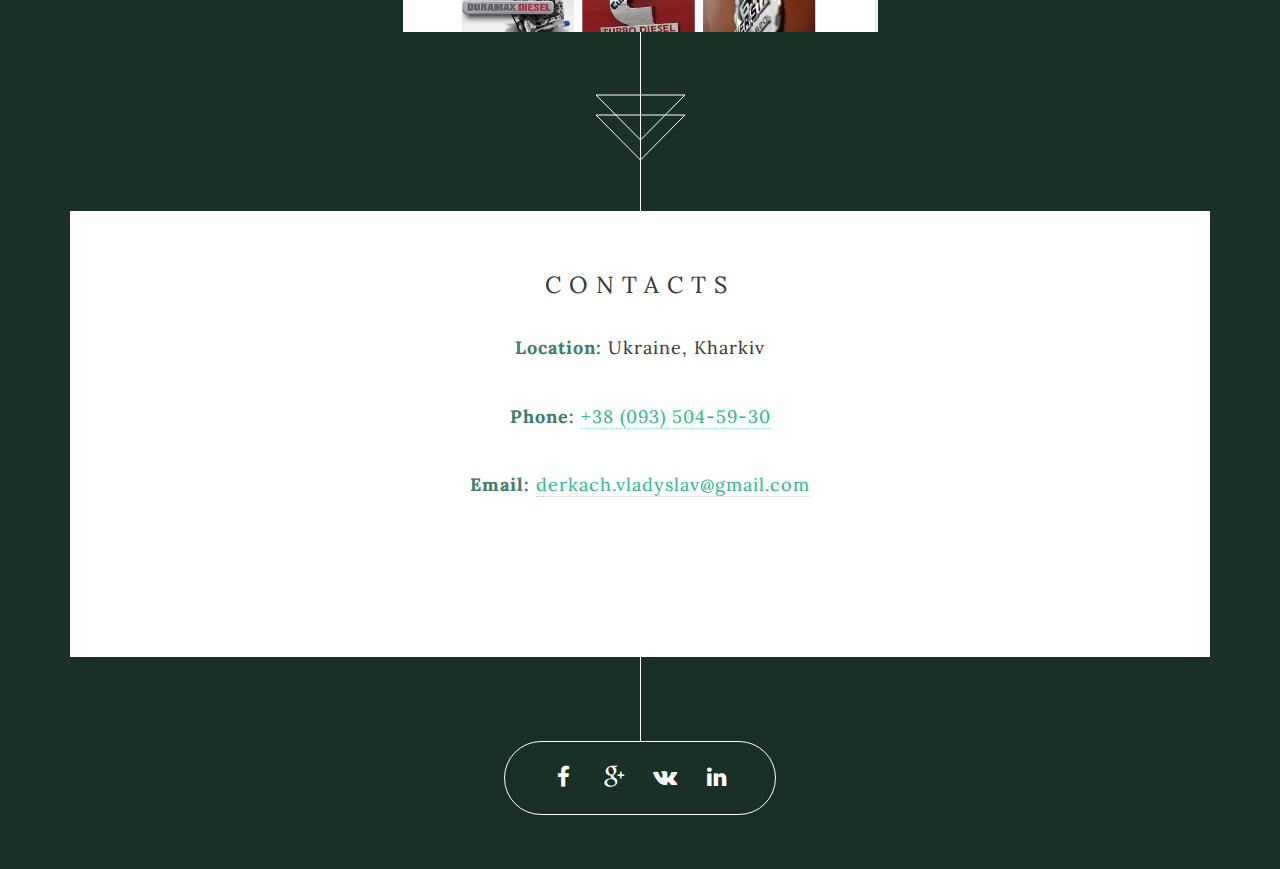
==== commit 037237fc: "create contacts" ====
--- a/index.html
+++ b/index.html
@@ -46,6 +46,7 @@
                         design, architecture of web-based applications).
                         Today I work hard to attain my career goals.I learn and practise a lot all my free time.
                     </p>
+                    <a href="http://vladhd93.github.io/DerkachVladyslav_frontend.pdf" class="button style2 scrolly" download>Resume.pdf</a>
 
 
                 </div>
@@ -53,9 +54,6 @@
         </div>
     </div>
 
-    <footer>
-        <a href="#first" class="button style2 scrolly">Act on this message</a>
-    </footer>
 </section>
 
 <!-- Feature 1 -->
@@ -218,7 +216,7 @@
 
                         <p class="tech">B2B site of technical diagnostic company in all regions in France</p>
 
-                        <p class="descr"></p>
+                        <p class="descr">Ansible,Wordpress, css3,html5,jQuery,Premium theme</p>
                         <a class="btn" href="http://www.activexpertise-franchise.fr" title="View More">Visit site</a>
                     </div>
                 </div>
@@ -248,10 +246,9 @@
                     <div class="caption">
                         <h4>Dr Diesel(USA) </h4>
 
-                        <p class="tech">Lorem ipsum dolor sit amet, consetetur sadipscing elitr, sed diam nonumy eirmod
-                            tempor invidunt ut.</p>
-
-                        <p class="descr"></p>
+                        <p class="tech">Web site for american company(diesel engines)</p>
+
+                        <p class="descr">Wordpress, css3,html5,jQuery,bootstrap 3,gulp,vagrant</p>
                         <a class="btn" href="http://diesel.codetiburon.com" title="View More">Visit site</a>
                     </div>
                 </div>
@@ -265,191 +262,35 @@
 <!-- Contact -->
 <article class="container box style3">
     <header>
-        <h2>Nisl sed ultricies</h2>
-
-        <p>Diam dignissim lectus eu ornare volutpat orci.</p>
+        <h2 class="ccc">Contacts</h2>
+
+        <p><span class="custom-te">Location: </span> Ukraine, Kharkiv</p>
+        <p><span class="custom-te"> Phone: </span><a href="tel:+380935045930">+38 (093) 504-59-30</a></p>
+        <p><span class="custom-te"> Email: </span><a href="mailto:derkach.vladyslav@gmail.com">derkach.vladyslav@gmail.com</a></p>
     </header>
-    <form method="post" action="#">
+
         <div class="row 50%">
-            <div class="6u 12u$(mobile)"><input type="text" class="text" name="name" placeholder="Name"/></div>
-            <div class="6u$ 12u$(mobile)"><input type="text" class="text" name="email" placeholder="Email"/></div>
+
             <div class="12u$">
-                <textarea name="message" placeholder="Message"></textarea>
+
             </div>
             <div class="12u$">
                 <ul class="actions">
-                    <li><input type="submit" value="Send Message"/></li>
+                    <li></li>
                 </ul>
             </div>
         </div>
-    </form>
+
 </article>
 
-<!-- Generic -->
-<!--
-    <article class="container box style3">
-        <header>
-            <h2>Generic Box</h2>
-            <p>Just a generic box. Nothing to see here.</p>
-        </header>
-        <section>
-            <header>
-                <h3>Paragraph</h3>
-                <p>This is a subtitle</p>
-            </header>
-            <p>Phasellus nisl nisl, varius id <sup>porttitor sed pellentesque</sup> ac orci. Pellentesque
-            habitant <strong>strong</strong> tristique <b>bold</b> et netus <i>italic</i> malesuada <em>emphasized</em> ac turpis egestas. Morbi
-            leo suscipit ut. Praesent <sub>id turpis vitae</sub> turpis pretium ultricies. Vestibulum sit
-            amet risus elit.</p>
-        </section>
-        <section>
-            <header>
-                <h3>Blockquote</h3>
-            </header>
-            <blockquote>Fringilla nisl. Donec accumsan interdum nisi, quis tincidunt felis sagittis eget.
-            tempus euismod. Vestibulum ante ipsum primis in faucibus.</blockquote>
-        </section>
-        <section>
-            <header>
-                <h3>Divider</h3>
-            </header>
-            <p>Donec consectetur <a href="#">vestibulum dolor et pulvinar</a>. Etiam vel felis enim, at viverra
-            ligula. Ut porttitor sagittis lorem, quis eleifend nisi ornare vel. Praesent nec orci
-            facilisis leo magna. Cras sit amet urna eros, id egestas urna. Quisque aliquam
-            tempus euismod. Vestibulum ante ipsum primis in faucibus orci luctus et ultrices
-            posuere cubilia.</p>
-            <hr />
-            <p>Donec consectetur vestibulum dolor et pulvinar. Etiam vel felis enim, at viverra
-            ligula. Ut porttitor sagittis lorem, quis eleifend nisi ornare vel. Praesent nec orci
-            facilisis leo magna. Cras sit amet urna eros, id egestas urna. Quisque aliquam
-            tempus euismod. Vestibulum ante ipsum primis in faucibus orci luctus et ultrices
-            posuere cubilia.</p>
-        </section>
-        <section>
-            <header>
-                <h3>Unordered List</h3>
-            </header>
-            <ul class="default">
-                <li>Donec consectetur vestibulum dolor et pulvinar. Etiam vel felis enim, at viverra ligula. Ut porttitor sagittis lorem, quis eleifend nisi ornare vel.</li>
-                <li>Donec consectetur vestibulum dolor et pulvinar. Etiam vel felis enim, at viverra ligula. Ut porttitor sagittis lorem, quis eleifend nisi ornare vel.</li>
-                <li>Donec consectetur vestibulum dolor et pulvinar. Etiam vel felis enim, at viverra ligula. Ut porttitor sagittis lorem, quis eleifend nisi ornare vel.</li>
-                <li>Donec consectetur vestibulum dolor et pulvinar. Etiam vel felis enim, at viverra ligula. Ut porttitor sagittis lorem, quis eleifend nisi ornare vel.</li>
-            </ul>
-        </section>
-        <section>
-            <header>
-                <h3>Ordered List</h3>
-            </header>
-            <ol class="default">
-                <li>Donec consectetur vestibulum dolor et pulvinar. Etiam vel felis enim, at viverra ligula. Ut porttitor sagittis lorem, quis eleifend nisi ornare vel.</li>
-                <li>Donec consectetur vestibulum dolor et pulvinar. Etiam vel felis enim, at viverra ligula. Ut porttitor sagittis lorem, quis eleifend nisi ornare vel.</li>
-                <li>Donec consectetur vestibulum dolor et pulvinar. Etiam vel felis enim, at viverra ligula. Ut porttitor sagittis lorem, quis eleifend nisi ornare vel.</li>
-                <li>Donec consectetur vestibulum dolor et pulvinar. Etiam vel felis enim, at viverra ligula. Ut porttitor sagittis lorem, quis eleifend nisi ornare vel.</li>
-            </ol>
-        </section>
-        <section>
-            <header>
-                <h3>Table</h3>
-            </header>
-            <div class="table-wrapper">
-                <table class="default">
-                    <thead>
-                        <tr>
-                            <th>ID</th>
-                            <th>Name</th>
-                            <th>Description</th>
-                            <th>Price</th>
-                        </tr>
-                    </thead>
-                    <tbody>
-                        <tr>
-                            <td>45815</td>
-                            <td>Something</td>
-                            <td>Ut porttitor sagittis lorem quis nisi ornare.</td>
-                            <td>29.99</td>
-                        </tr>
-                        <tr>
-                            <td>24524</td>
-                            <td>Nothing</td>
-                            <td>Ut porttitor sagittis lorem quis nisi ornare.</td>
-                            <td>19.99</td>
-                        </tr>
-                        <tr>
-                            <td>45815</td>
-                            <td>Something</td>
-                            <td>Ut porttitor sagittis lorem quis nisi ornare.</td>
-                            <td>29.99</td>
-                        </tr>
-                        <tr>
-                            <td>24524</td>
-                            <td>Nothing</td>
-                            <td>Ut porttitor sagittis lorem quis nisi ornare.</td>
-                            <td>19.99</td>
-                        </tr>
-                    </tbody>
-                    <tfoot>
-                        <tr>
-                            <td colspan="3"></td>
-                            <td>100.00</td>
-                        </tr>
-                    </tfoot>
-                </table>
-            </div>
-        </section>
-        <section>
-            <header>
-                <h3>Form</h3>
-            </header>
-            <form method="post" action="#">
-                <div class="row">
-                    <div class="6u">
-                        <input class="text" type="text" name="name" id="name" value="" placeholder="John Doe" />
-                    </div>
-                    <div class="6u">
-                        <input class="text" type="text" name="email" id="email" value="" placeholder="johndoe@domain.tld" />
-                    </div>
-                </div>
-                <div class="row">
-                    <div class="12u">
-                        <select name="department" id="department">
-                            <option value="">Choose a department</option>
-                            <option value="1">Manufacturing</option>
-                            <option value="2">Administration</option>
-                            <option value="3">Support</option>
-                        </select>
-                    </div>
-                </div>
-                <div class="row">
-                    <div class="12u">
-                        <input class="text" type="text" name="subject" id="subject" value="" placeholder="Enter your subject" />
-                    </div>
-                </div>
-                <div class="row">
-                    <div class="12u">
-                        <textarea name="message" id="message" placeholder="Enter your message"></textarea>
-                    </div>
-                </div>
-                <div class="row">
-                    <div class="12u">
-                        <ul class="actions">
-                            <li><input type="submit" value="Submit" /></li>
-                            <li><input type="reset" class="style3" value="Clear Form" /></li>
-                        </ul>
-                    </div>
-                </div>
-            </form>
-        </section>
-    </article>
--->
 
 <section id="footer">
     <ul class="icons">
-        <li><a href="#" class="icon fa-twitter"><span class="label">Twitter</span></a></li>
-        <li><a href="#" class="icon fa-facebook"><span class="label">Facebook</span></a></li>
+
+        <li><a href="https://www.facebook.com/profile.php?id=100009038360319" class="icon fa-facebook"><span class="label">Facebook</span></a></li>
         <li><a href="#" class="icon fa-google-plus"><span class="label">Google+</span></a></li>
-        <li><a href="#" class="icon fa-pinterest"><span class="label">Pinterest</span></a></li>
-        <li><a href="#" class="icon fa-dribbble"><span class="label">Dribbble</span></a></li>
-        <li><a href="#" class="icon fa-linkedin"><span class="label">LinkedIn</span></a></li>
+        <li><a href="https://vk.com/id22388440" class="icon fa-vk"><span class="label">Vkontakte</span></a></li>
+        <li><a href="https://www.linkedin.com/profile/view?id=AAMAABieMkEBQy1FughNPbxGMmNleGnx8klOLWA&trk=hp-identity-photo" class="icon fa-linkedin"><span class="label">LinkedIn</span></a></li>
     </ul>
 
 </section>
--- a/assets/css/main.css
+++ b/assets/css/main.css
@@ -1311,7 +1311,7 @@
 		background-position: top left, center 0;
 		background-attachment: fixed, fixed;
         font-family: 'Lora', serif;
-		font-size: 18pt;
+		font-size: 16pt;
 		line-height: 1.75em;
 		font-weight: 300;
 		letter-spacing: 1px;
@@ -1350,7 +1350,7 @@
 	h1, h2, h3, h4, h5, h6 {
 		font-weight: 400;
 		text-transform: uppercase;
-		line-height: 1.75em;
+		line-height: 1.5em;
 	}
 
 	h1 a, h2 a, h3 a, h4 a, h5 a, h6 a {
@@ -1417,6 +1417,7 @@
 
 	p, ul, ol, dl, table {
 		margin-bottom: 1em;
+        font-size: 18px;
 	}
 
 	header {
@@ -2683,6 +2684,7 @@
     -o-transition-delay: 0.4s;
     -ms-transition-delay: 0.4s;
     transition-delay: 0.4s;
+    padding-top: 10%;
 }
 
 .caption p{
@@ -2707,11 +2709,19 @@
 }
 
 #header header h1{
+
+    -webkit-text-shadow: 3px 3px 2px rgba(0,0,0,.5);
+    -moz-text-shadow: 3px 3px 2px rgba(0,0,0,.5);
+    -ms-text-shadow: 3px 3px 2px rgba(0,0,0,.5);
+    -o-text-shadow: 3px 3px 2px rgba(0,0,0,.5);
     text-shadow: 3px 3px 2px rgba(0,0,0,.5);
-
 }
 
 #header header p{
+    -webkit-text-shadow: 1px 1px 1px rgba(0,0,0,.5);
+    -moz-text-shadow: 1px 1px 1px rgba(0,0,0,.5);
+    -ms-text-shadow: 1px 1px 1px rgba(0,0,0,.5);
+    -o-text-shadow: 1px 1px 1px rgba(0,0,0,.5);
     text-shadow: 1px 1px 1px rgba(0,0,0,.5);
     font-weight: 700;
     color: #fff;
@@ -2736,6 +2746,23 @@
     }
 }
 
+
+.ccc{
+    margin-bottom: 30px;
+}
+
+.custom-te{
+    color: #417E6B;
+    font-weight: 700;
+
+}
+
+@media  all and (max-width: 992px){
+    .about-me .col-left{
+        margin-bottom: 30px;
+    }
+}
+
 @media  all and (max-width: 767px){
     .portfolio-item{
         width: 80%;
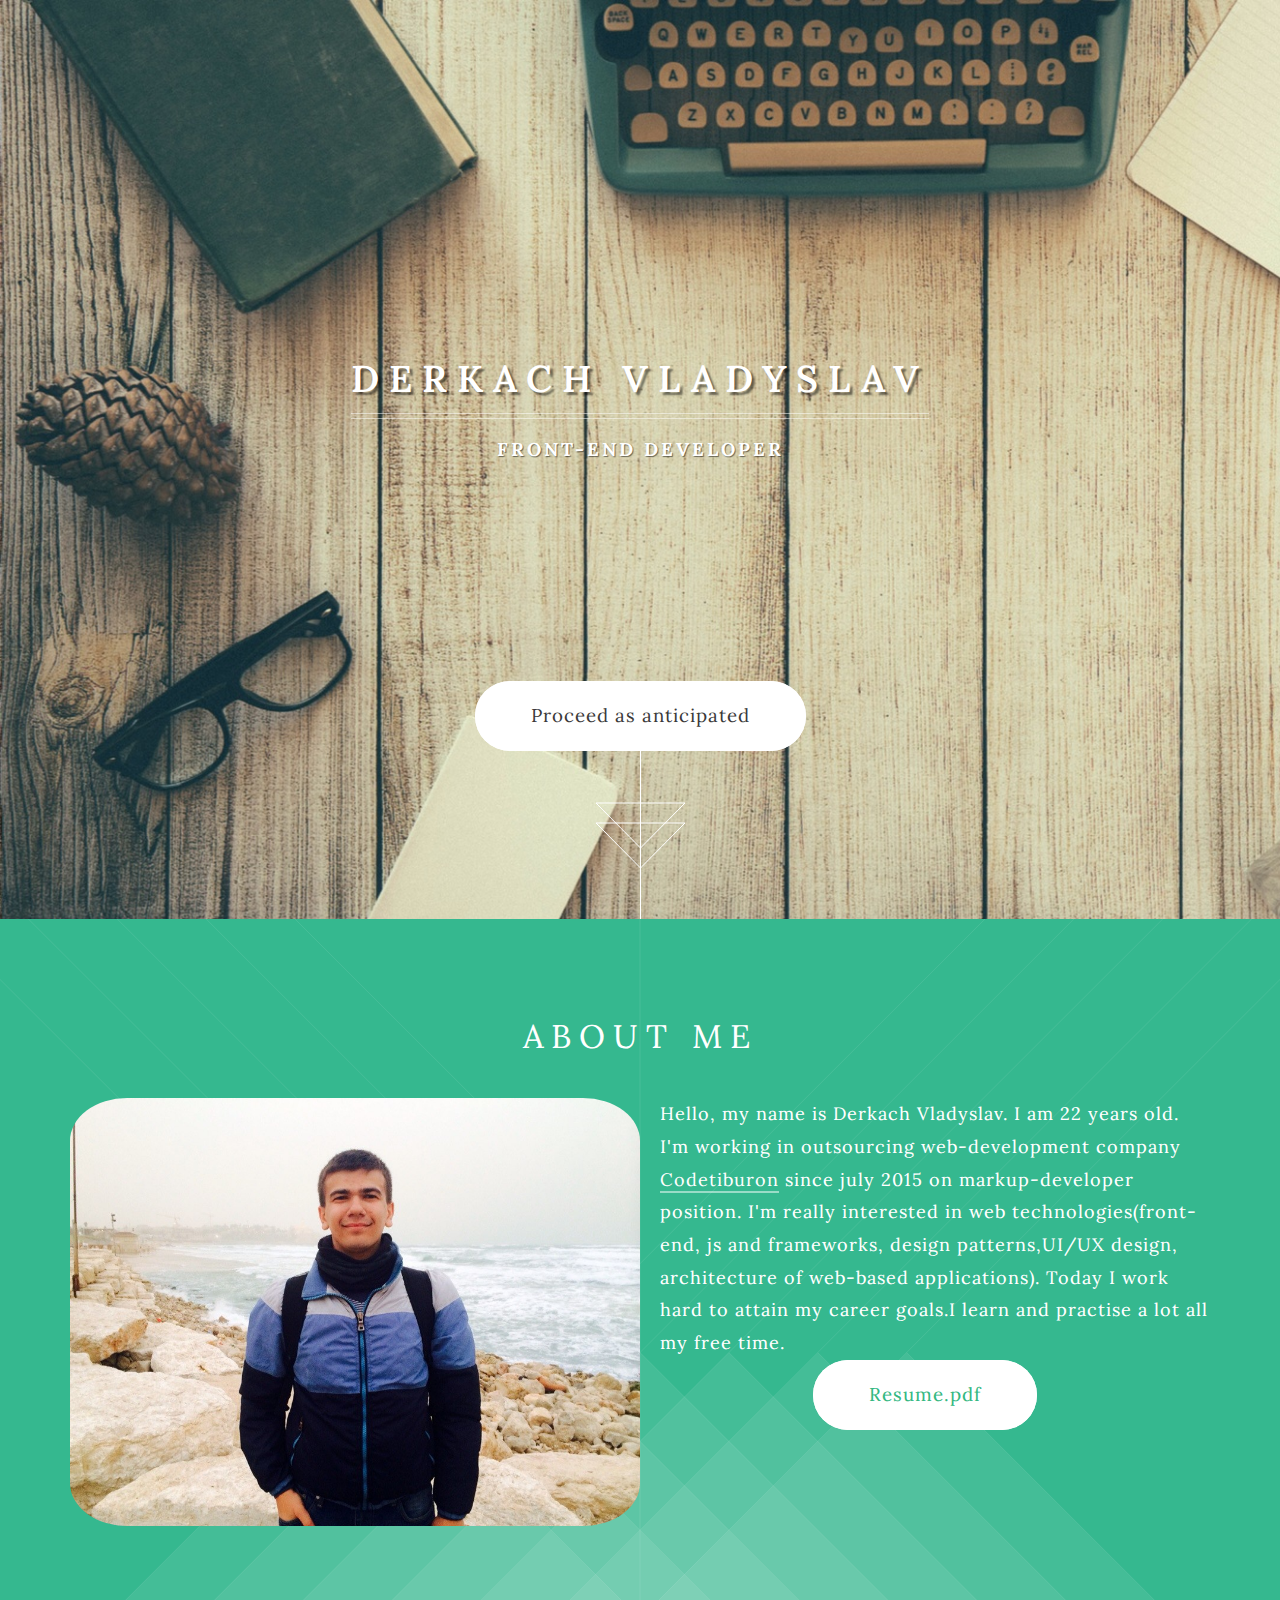
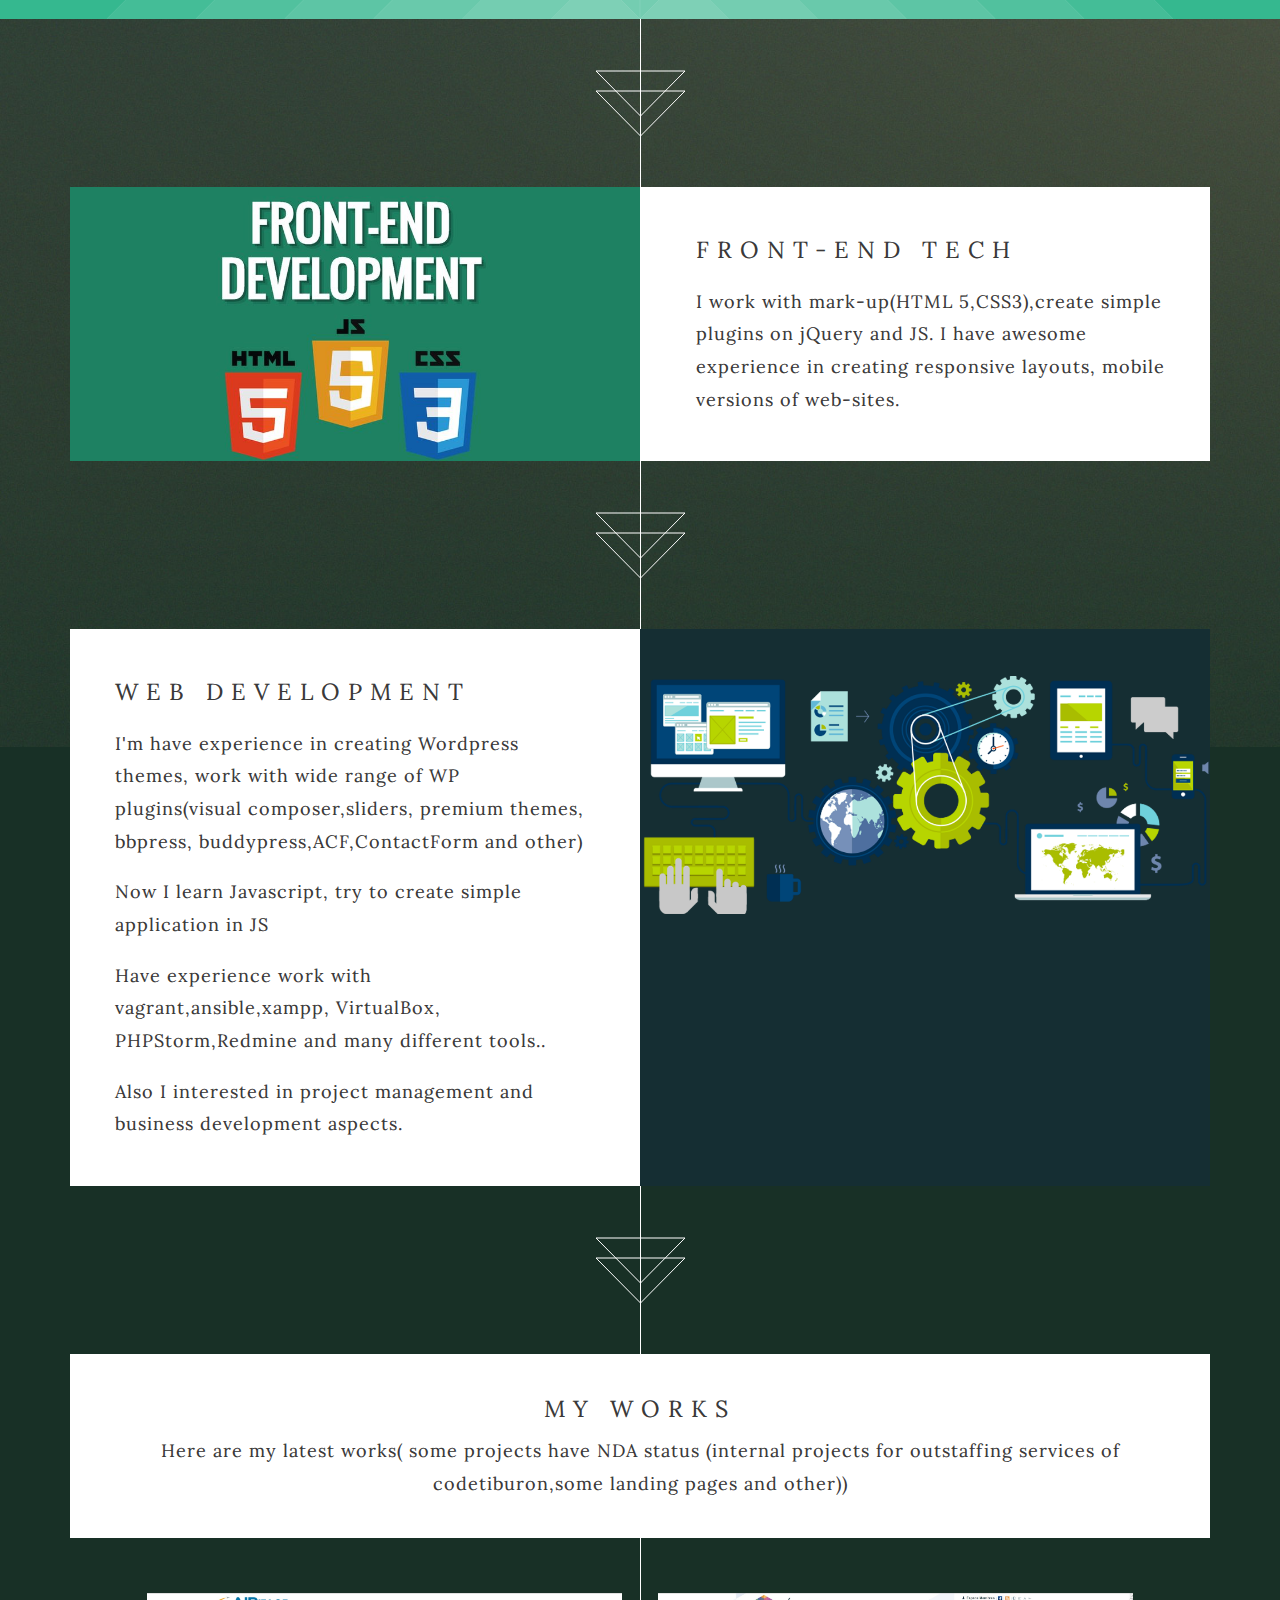
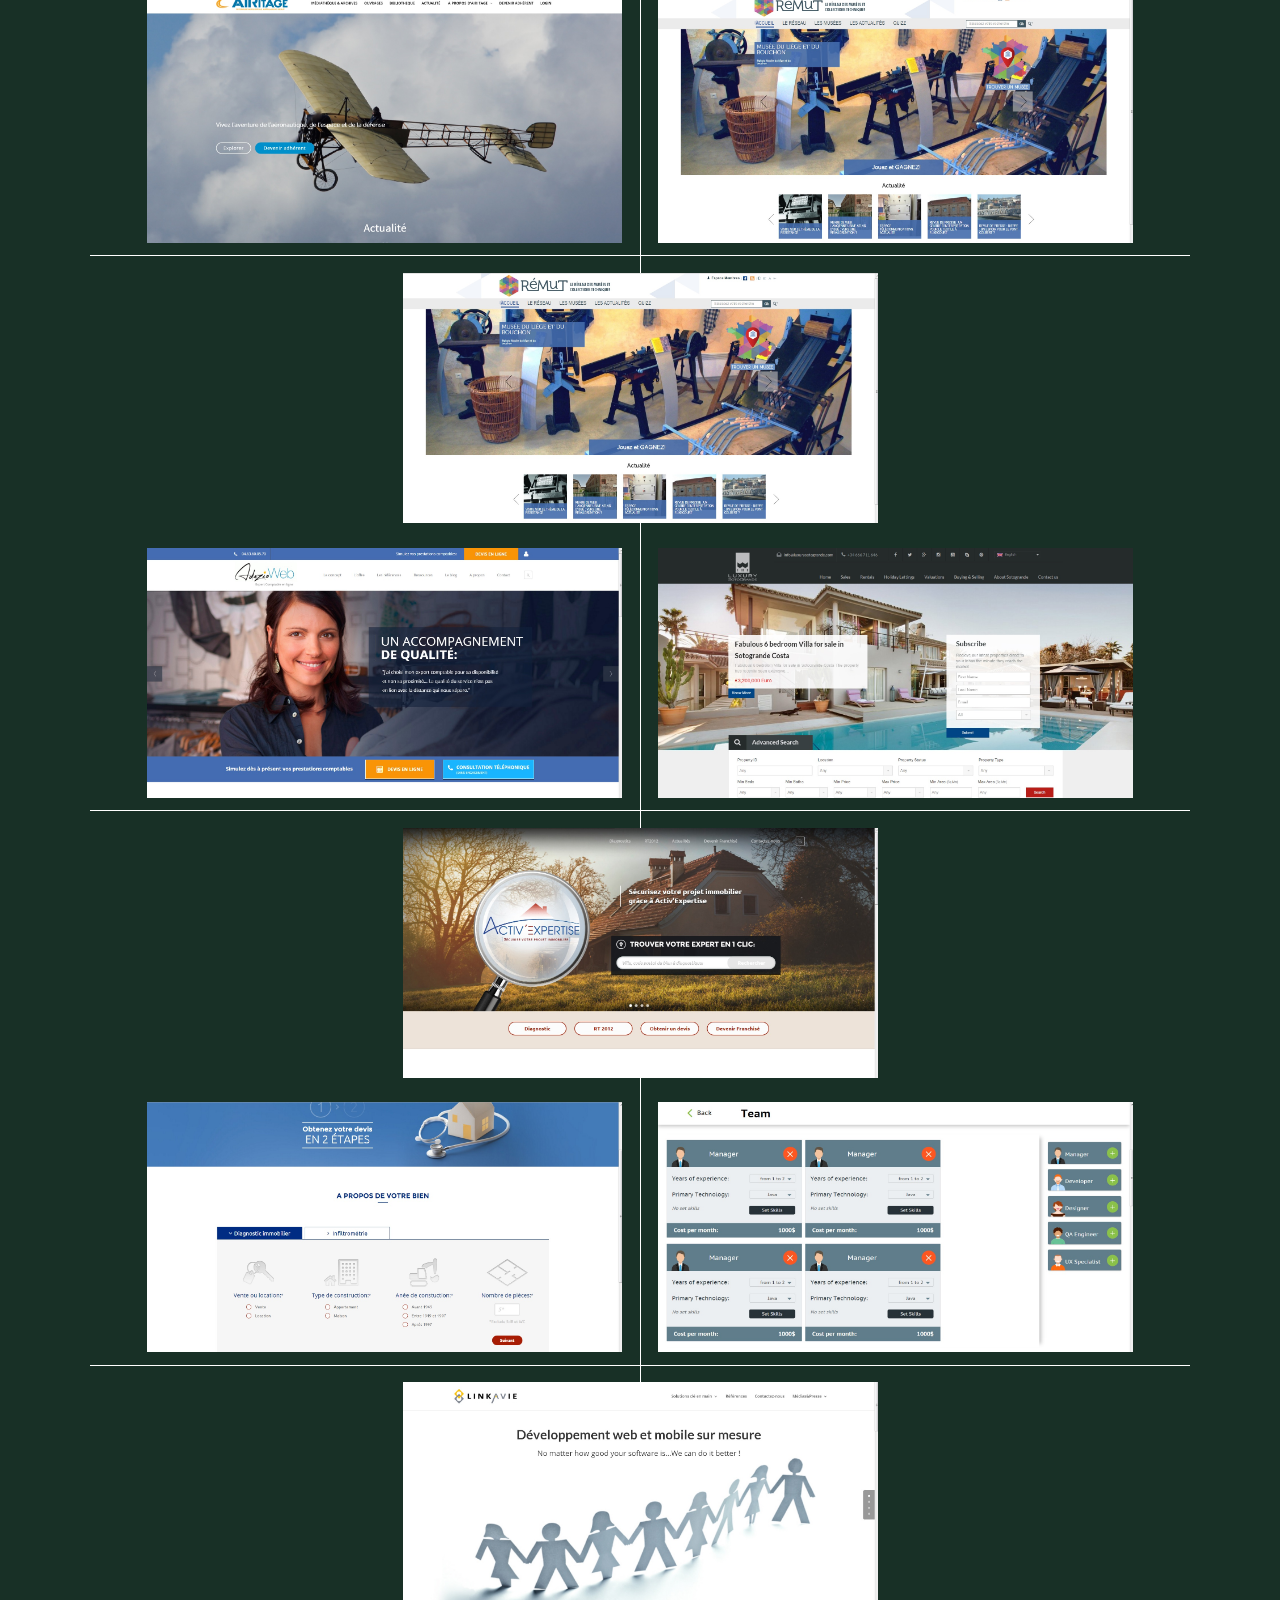
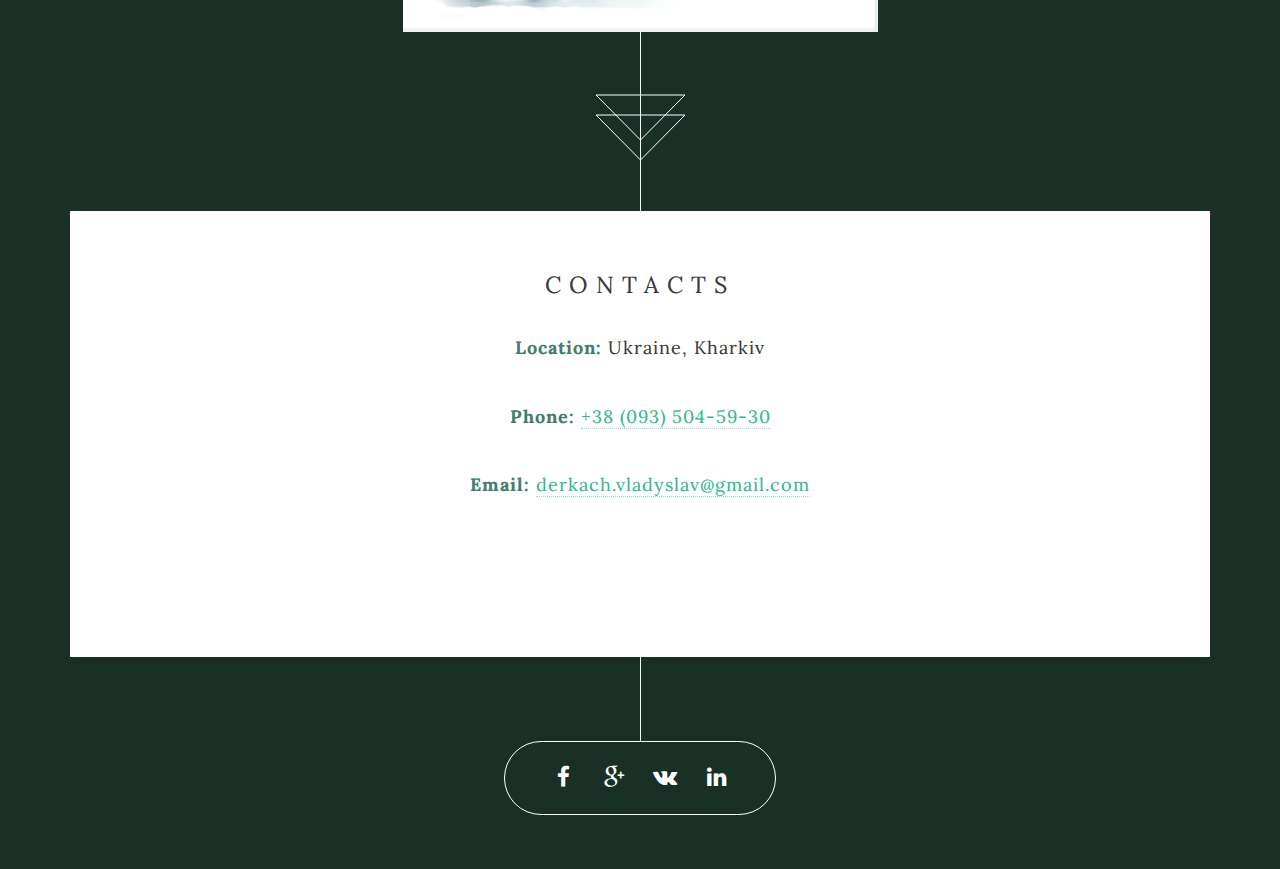
==== commit e363898f: "add linkavie" ====
--- a/index.html
+++ b/index.html
@@ -239,17 +239,17 @@
             </div>
             <div class="5u 12u(mobile) portfolio-item">
                 <div class="effect eff-9-2">
-                    <img src="images/diesel.jpg" alt="Effect #9"/>
-
-                    <div class="overlay overlay-1"></div>
-                    <div class="overlay overlay-2"></div>
-                    <div class="caption">
-                        <h4>Dr Diesel(USA) </h4>
-
-                        <p class="tech">Web site for american company(diesel engines)</p>
+                    <img src="images/linkavie.jpg" alt="Effect #9"/>
+
+                    <div class="overlay overlay-1"></div>
+                    <div class="overlay overlay-2"></div>
+                    <div class="caption">
+                        <h4>Linkavie platform </h4>
+
+                        <p class="tech">Enterprise platform for business in France</p>
 
                         <p class="descr">Wordpress, css3,html5,jQuery,bootstrap 3,gulp,vagrant</p>
-                        <a class="btn" href="http://diesel.codetiburon.com" title="View More">Visit site</a>
+                        <a class="btn" href="http://linkavie.com/fr/" title="View More">Visit site</a>
                     </div>
                 </div>
             </div>
--- a/assets/css/main.css
+++ b/assets/css/main.css
@@ -2772,5 +2772,10 @@
 @media  all and (max-width: 481px){
     .portfolio-item{
         width:100%;
+        margin:  0 0 30px 0;
+    }
+
+    .box :last-child{
+        margin:  0 0 30px 0;
     }
 }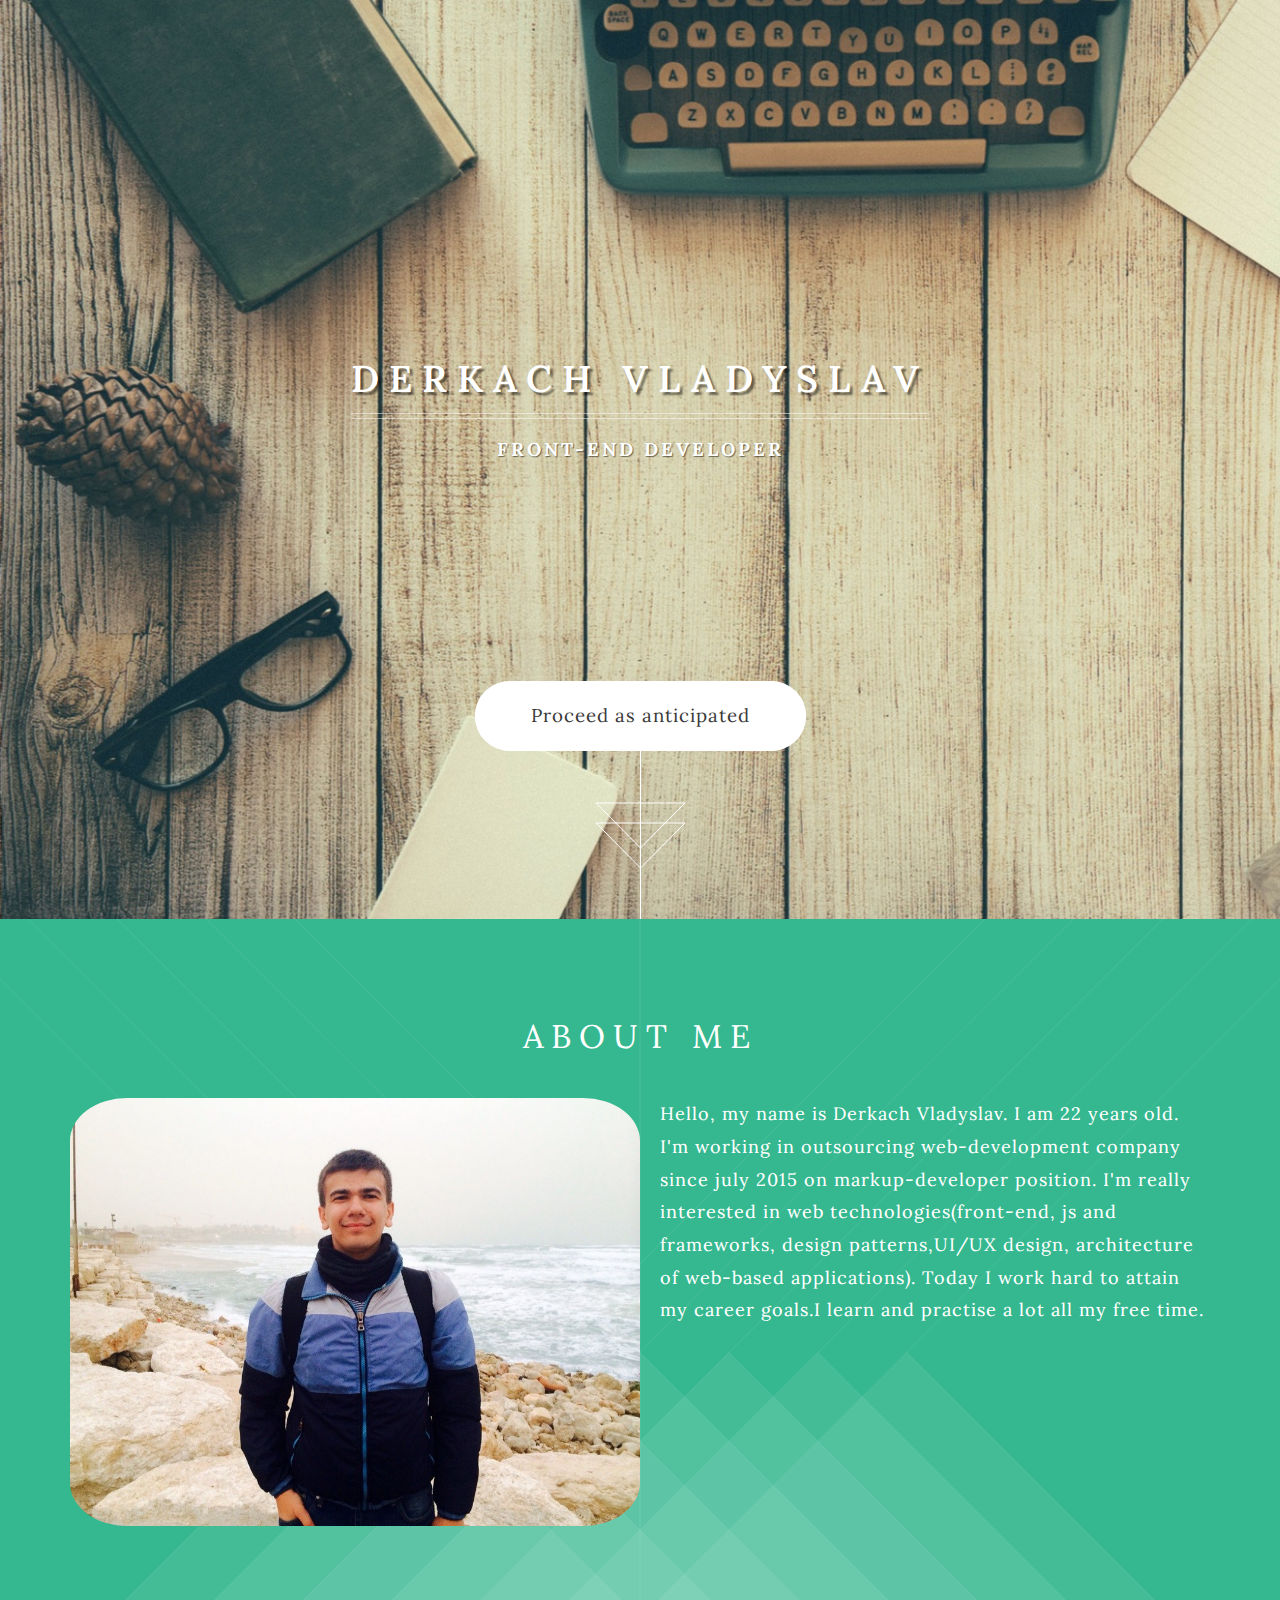
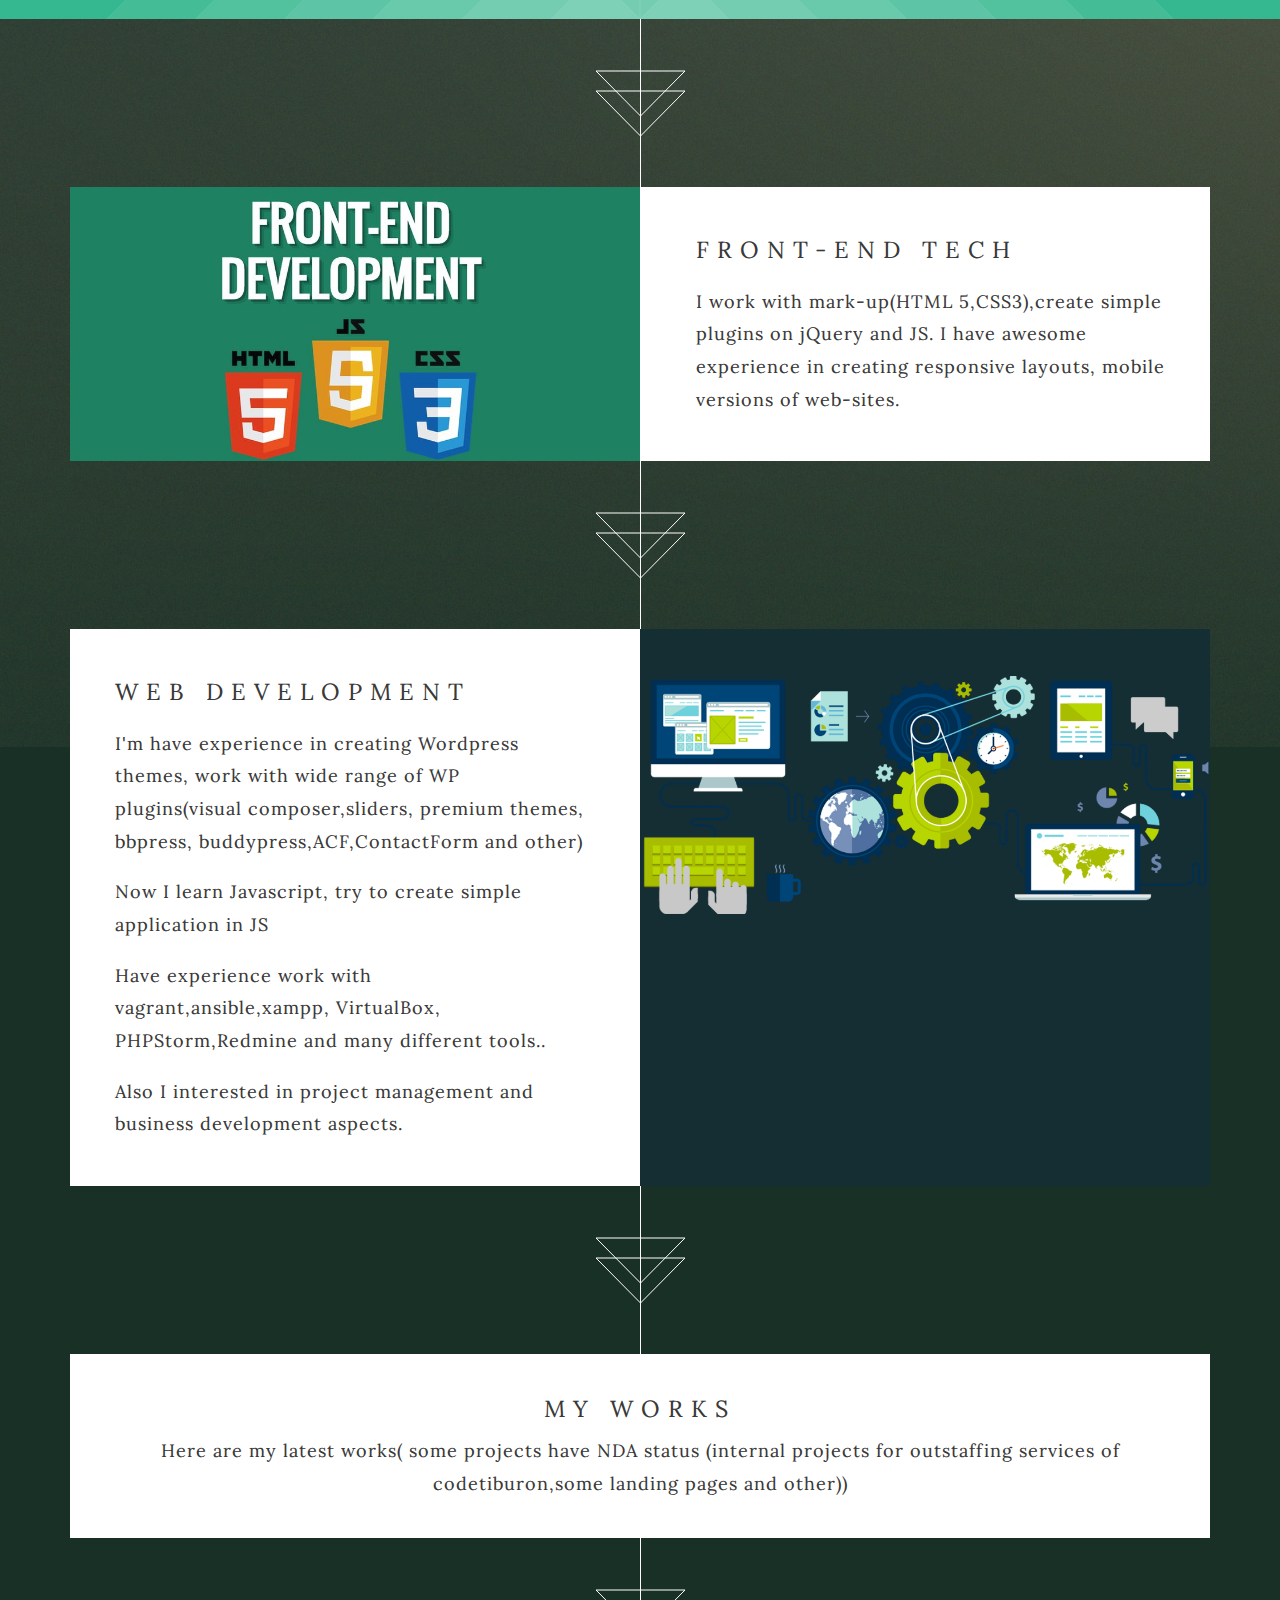
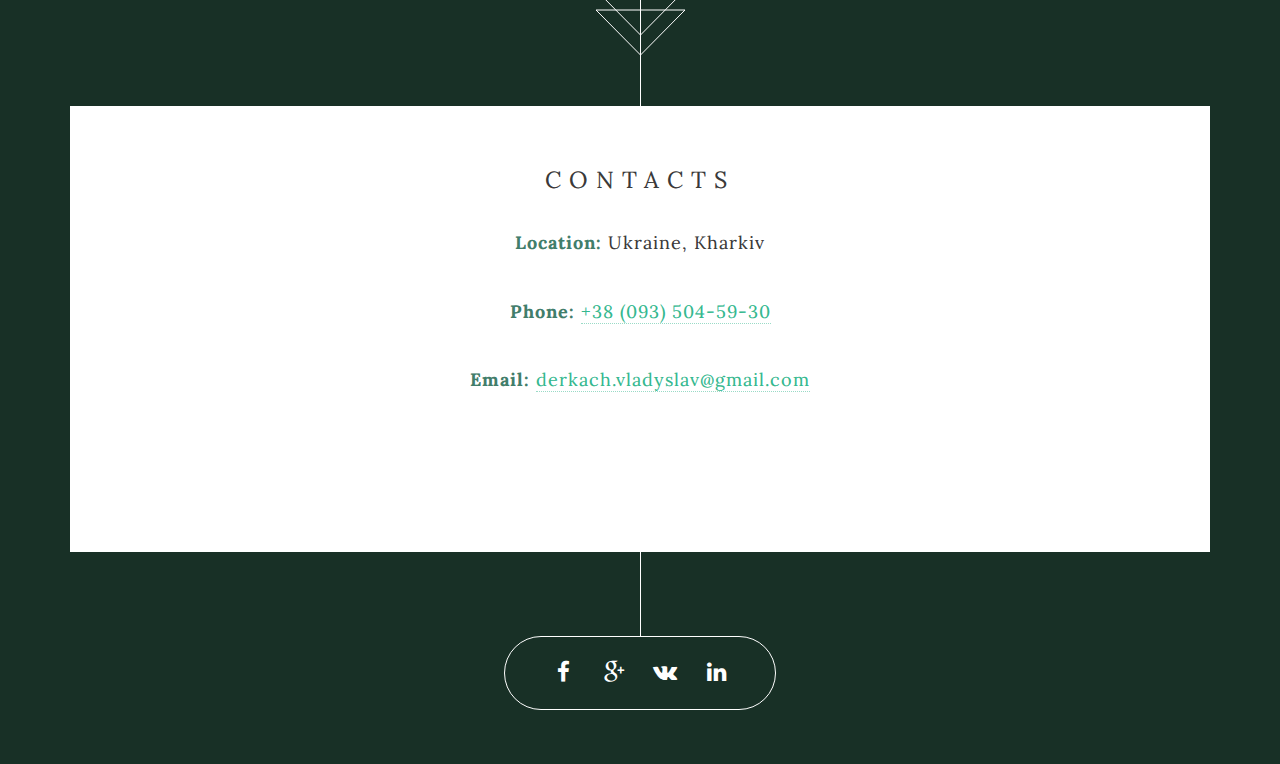
==== commit ff49cc5f: "fix 2" ====
--- a/index.html
+++ b/index.html
@@ -39,14 +39,13 @@
                 <div class=" col-right">
 
                     <p>Hello, my name is Derkach Vladyslav. I am 22 years old. I'm working in outsourcing
-                        web-development company
-                        <a href="http://codetiburon.com" class="company">Codetiburon</a> since july 2015 on
+                        web-development company since july 2015 on
                         markup-developer position.
                         I'm really interested in web technologies(front-end, js and frameworks, design patterns,UI/UX
                         design, architecture of web-based applications).
                         Today I work hard to attain my career goals.I learn and practise a lot all my free time.
                     </p>
-                    <a href="http://vladhd93.github.io/DerkachVladyslav_frontend.pdf" class="button style2 scrolly" download>Resume.pdf</a>
+                  
 
 
                 </div>
@@ -98,163 +97,7 @@
         <p>Here are my latest works( some projects have NDA status (internal projects for outstaffing services of
             codetiburon,some landing pages and other)) </p>
     </header>
-    <div class="inner ">
-        <div class="row 0%">
-            <div class="5u 12u(mobile) portfolio-item">
-                <div class="effect eff-9-2">
-                    <img src="images/airitage.jpg" alt="Effect #9"/>
-
-                    <div class="overlay overlay-1"></div>
-                    <div class="overlay overlay-2"></div>
-                    <div class="caption">
-                        <h4>Aititage</h4>
-
-                        <p class="tech">Site of our french partner(Airbus) about aviation.Used technologies:html5,css3,jQuery,
-                        javascript,Wordpress,angular.js</p>
-
-                        <p class="descr"></p>
-                        <a class="btn" href="https://airitage.fr/" title="View More">Visit site</a>
-                    </div>
-                </div>
-            </div>
-
-            <div class="5u 12u(mobile) portfolio-item">
-                <div class="effect eff-9-2">
-                    <img src="images/remut.jpg" alt="Effect #9"/>
-
-                    <div class="overlay overlay-1"></div>
-                    <div class="overlay overlay-2"></div>
-                    <div class="caption">
-                        <h4>Remut (phase 1)</h4>
-
-                        <p class="tech">Catalog of French museums, this site is the first phase of this big project.Used technologies:html5,css3,jQuery,
-                            javascript,Wordpress,bbpress,buzzypress,buddypres,gulp,scss</p>
-
-                        <p class="descr"></p>
-                        <a class="btn" href="http://www.remut.fr/accueil/" title="View More">Visit site</a>
-                    </div>
-                </div>
-            </div>
-            <div class="5u 12u(mobile) portfolio-item">
-                <div class="effect eff-9-2">
-                    <img src="images/remut.jpg" alt="Effect #9"/>
-
-                    <div class="overlay overlay-1"></div>
-                    <div class="overlay overlay-2"></div>
-                    <div class="caption">
-                        <h4>Remut (phase 2)</h4>
-
-                        <p class="tech">Phase 2 of remut.fr</p>
-
-                        <p class="descr"></p>
-                        <a class="btn" href="http://www.remut.fr/accueil/" title="View More">Visit site</a>
-                    </div>
-                </div>
-            </div>
-        </div>
-        <div class="row 0%">
-            <div class="5u 12u(mobile) portfolio-item">
-                <div class="effect eff-9-2">
-                    <img src="images/adezio.jpg" alt="Effect #9"/>
-
-                    <div class="overlay overlay-1"></div>
-                    <div class="overlay overlay-2"></div>
-                    <div class="caption">
-                        <h4>Adezio web</h4>
-
-                        <p class="tech">Site for financial corporation in france.
-                        Used technologies:Wordpress, css3,html5,jQuery,</p>
-
-                        <p class="descr"></p>
-                        <a class="btn" href="http://adezio.codetiburon.com" title="View More">Visit site</a>
-                    </div>
-                </div>
-            </div>
-            <div class="5u 12u(mobile) portfolio-item">
-                <div class="effect eff-9-2">
-                    <img src="images/luxsoto.jpg" alt="Effect #9"/>
-
-                    <div class="overlay overlay-1"></div>
-                    <div class="overlay overlay-2"></div>
-                    <div class="caption">
-                        <h4>Luxurysotogrande</h4>
-
-                        <p class="tech">Real estate site of our partners in Spain.</p>
-
-                        <p class="descr"></p>
-                        <a class="btn" href="http://luxurysotogrande.com" title="View More">Visit site</a>
-                    </div>
-                </div>
-            </div>
-            <div class="5u 12u(mobile) portfolio-item">
-                <div class="effect eff-9-2">
-                    <img src="images/active.jpg" alt="Effect #9"/>
-
-                    <div class="overlay overlay-1"></div>
-                    <div class="overlay overlay-2"></div>
-                    <div class="caption">
-                        <h4>Activexpertise(B2C site)</h4>
-
-                        <p class="tech">B2C site of technical diagnostic company in all regions in France</p>
-
-                        <p class="descr"></p>
-                        <a class="btn" href="http://www.activexpertise.fr/" title="View More">Visit site</a>
-                    </div>
-                </div>
-            </div>
-
-        </div>
-        <div class="row 0%">
-            <div class="5u 12u(mobile) portfolio-item">
-                <div class="effect eff-9-2">
-                    <img src="images/active1.jpg" alt="Effect #9"/>
-
-                    <div class="overlay overlay-1"></div>
-                    <div class="overlay overlay-2"></div>
-                    <div class="caption">
-                        <h4>ActiveXpertise(B2B)</h4>
-
-                        <p class="tech">B2B site of technical diagnostic company in all regions in France</p>
-
-                        <p class="descr">Ansible,Wordpress, css3,html5,jQuery,Premium theme</p>
-                        <a class="btn" href="http://www.activexpertise-franchise.fr" title="View More">Visit site</a>
-                    </div>
-                </div>
-            </div>
-            <div class="5u 12u(mobile) portfolio-item">
-                <div class="effect eff-9-2">
-                    <img src="images/teambuilder.jpg" alt="Effect #9"/>
-
-                    <div class="overlay overlay-1"></div>
-                    <div class="overlay overlay-2"></div>
-                    <div class="caption">
-                        <h4>home projects for codetiburon</h4>
-
-                        <p class="tech">Many projects for codetiburon: landing pages, team builder for </p>
-
-                        <p class="descr"></p>
-                        <a class="btn" href="http://codetiburon.com" title="View More">Visit site</a>
-                    </div>
-                </div>
-            </div>
-            <div class="5u 12u(mobile) portfolio-item">
-                <div class="effect eff-9-2">
-                    <img src="images/linkavie.jpg" alt="Effect #9"/>
-
-                    <div class="overlay overlay-1"></div>
-                    <div class="overlay overlay-2"></div>
-                    <div class="caption">
-                        <h4>Linkavie platform </h4>
-
-                        <p class="tech">Enterprise platform for business in France</p>
-
-                        <p class="descr">Wordpress, css3,html5,jQuery,bootstrap 3,gulp,vagrant</p>
-                        <a class="btn" href="http://linkavie.com/fr/" title="View More">Visit site</a>
-                    </div>
-                </div>
-            </div>
-
-        </div>
+    
     </div>
 
 </article>
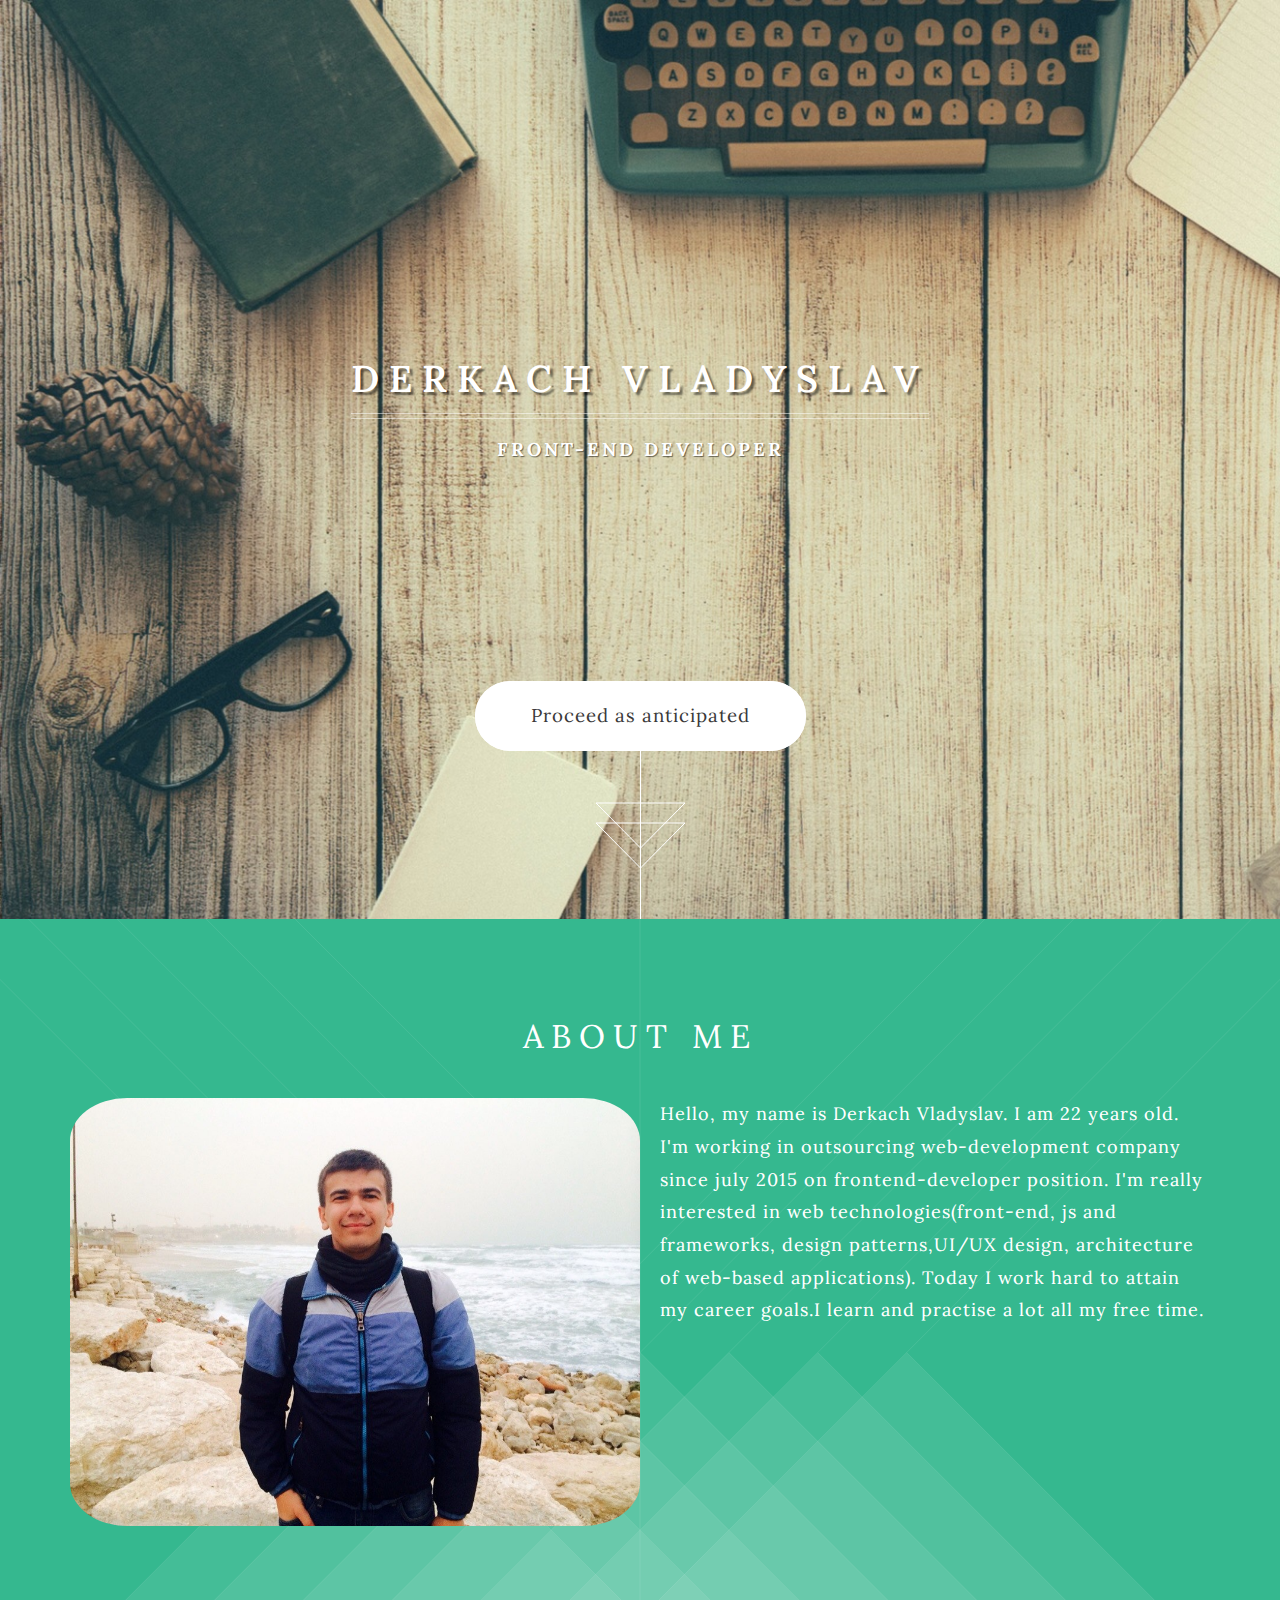
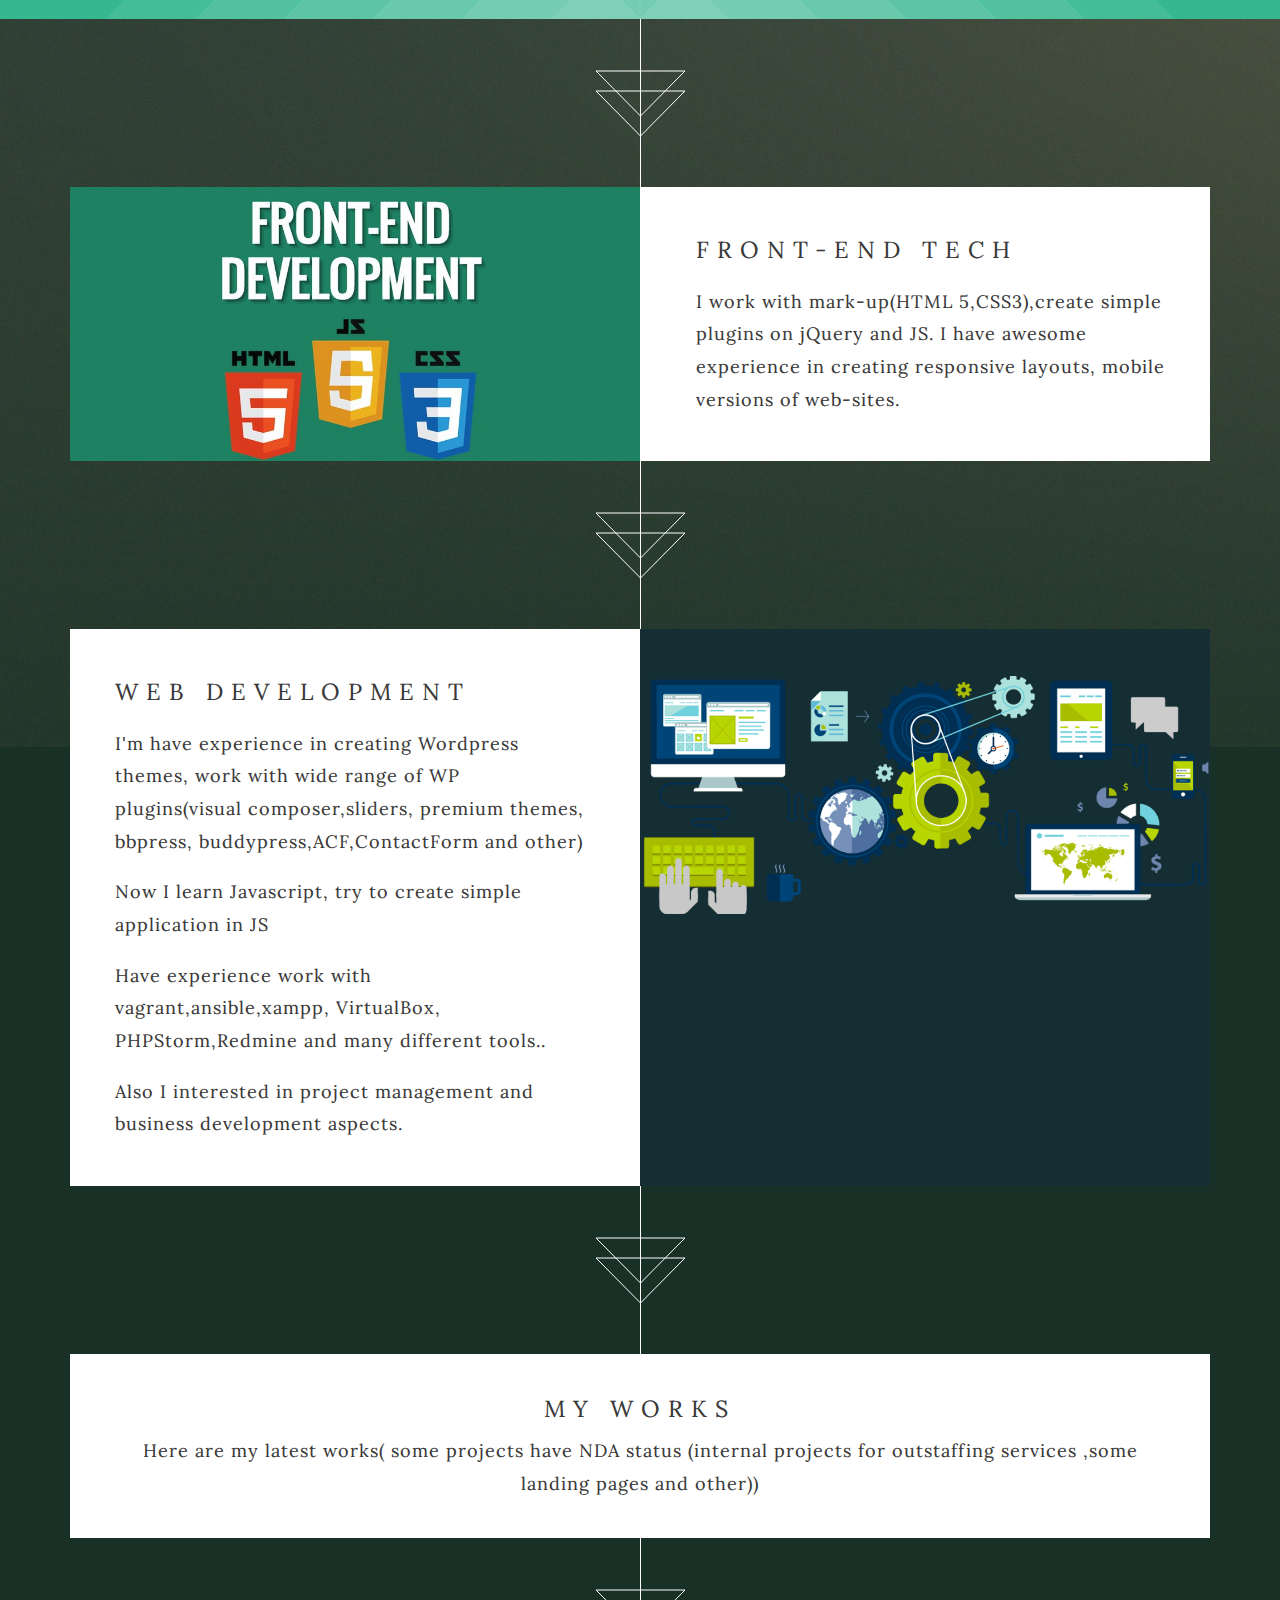
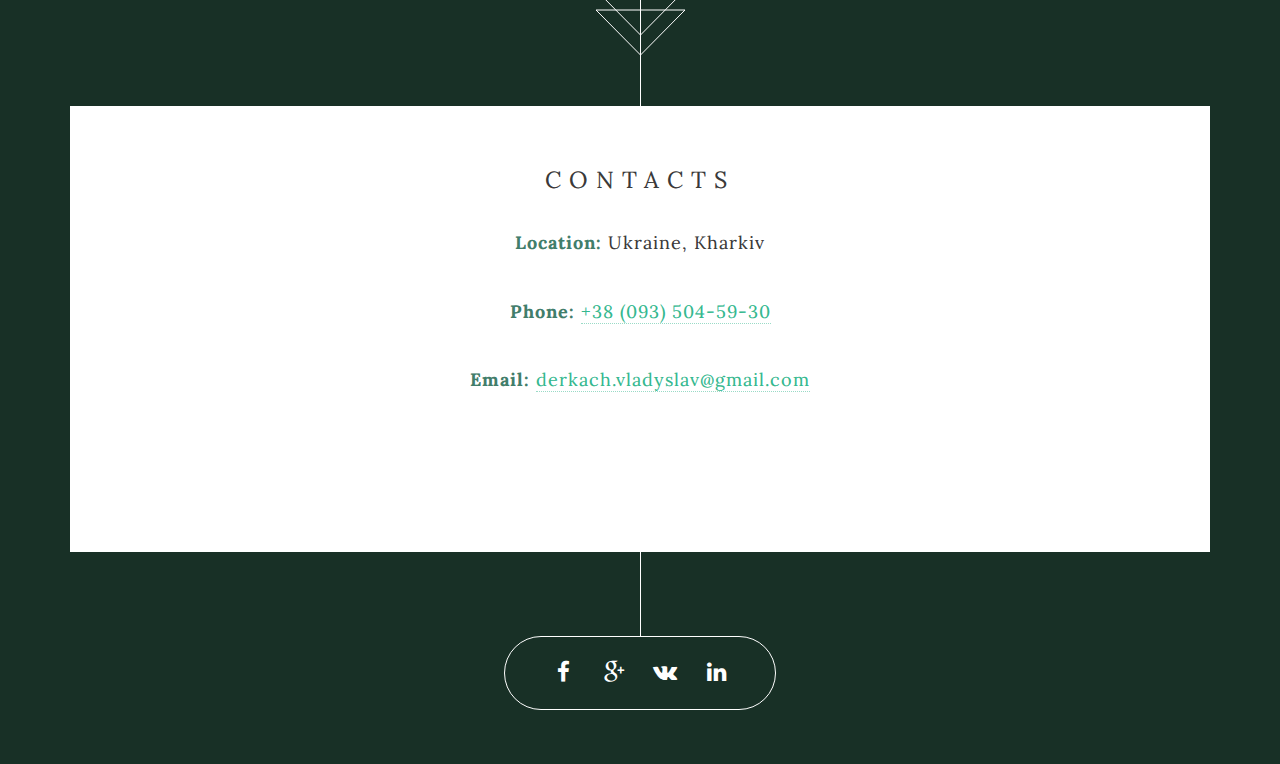
==== commit 37df7040: "fix 2" ====
--- a/index.html
+++ b/index.html
@@ -40,7 +40,7 @@
 
                     <p>Hello, my name is Derkach Vladyslav. I am 22 years old. I'm working in outsourcing
                         web-development company since july 2015 on
-                        markup-developer position.
+                        frontend-developer position.
                         I'm really interested in web technologies(front-end, js and frameworks, design patterns,UI/UX
                         design, architecture of web-based applications).
                         Today I work hard to attain my career goals.I learn and practise a lot all my free time.
@@ -94,8 +94,7 @@
     <header>
         <h2>My works</h2>
 
-        <p>Here are my latest works( some projects have NDA status (internal projects for outstaffing services of
-            codetiburon,some landing pages and other)) </p>
+        <p>Here are my latest works( some projects have NDA status (internal projects for outstaffing services ,some landing pages and other)) </p>
     </header>
     
     </div>
